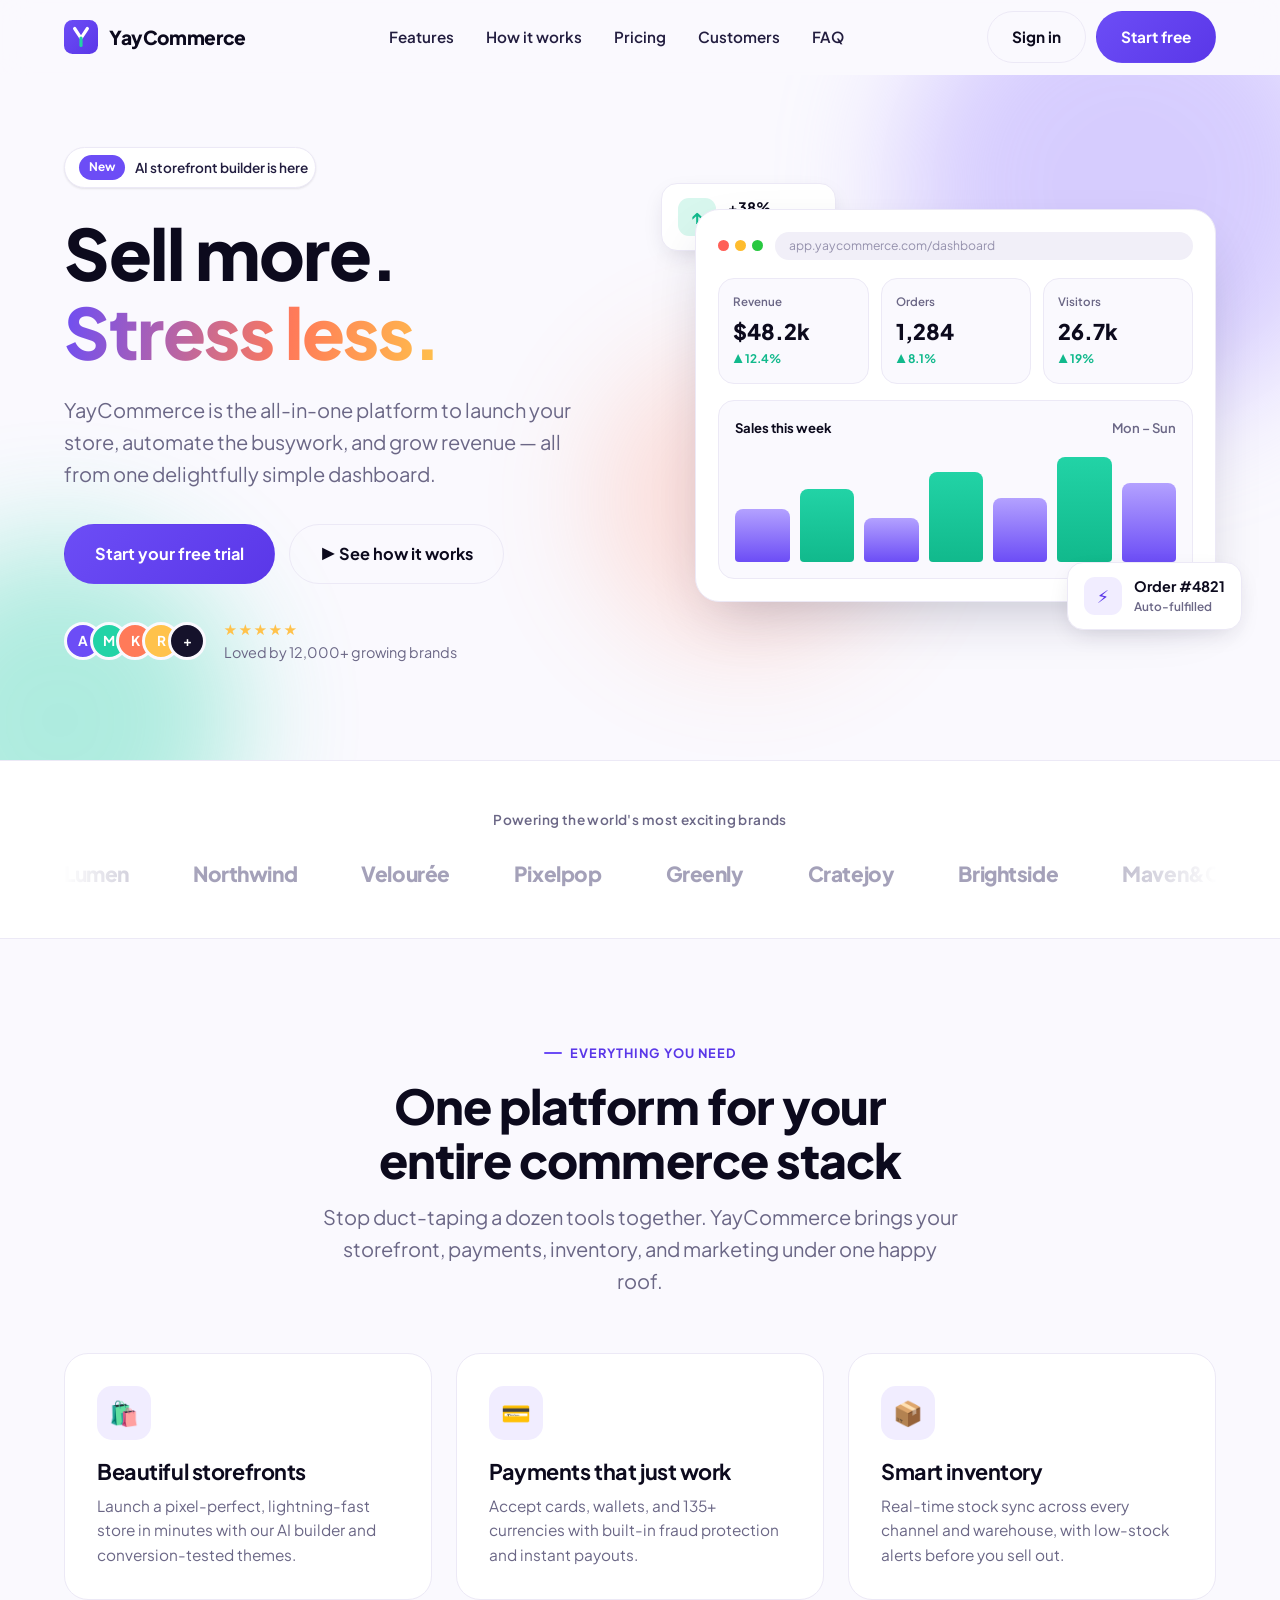
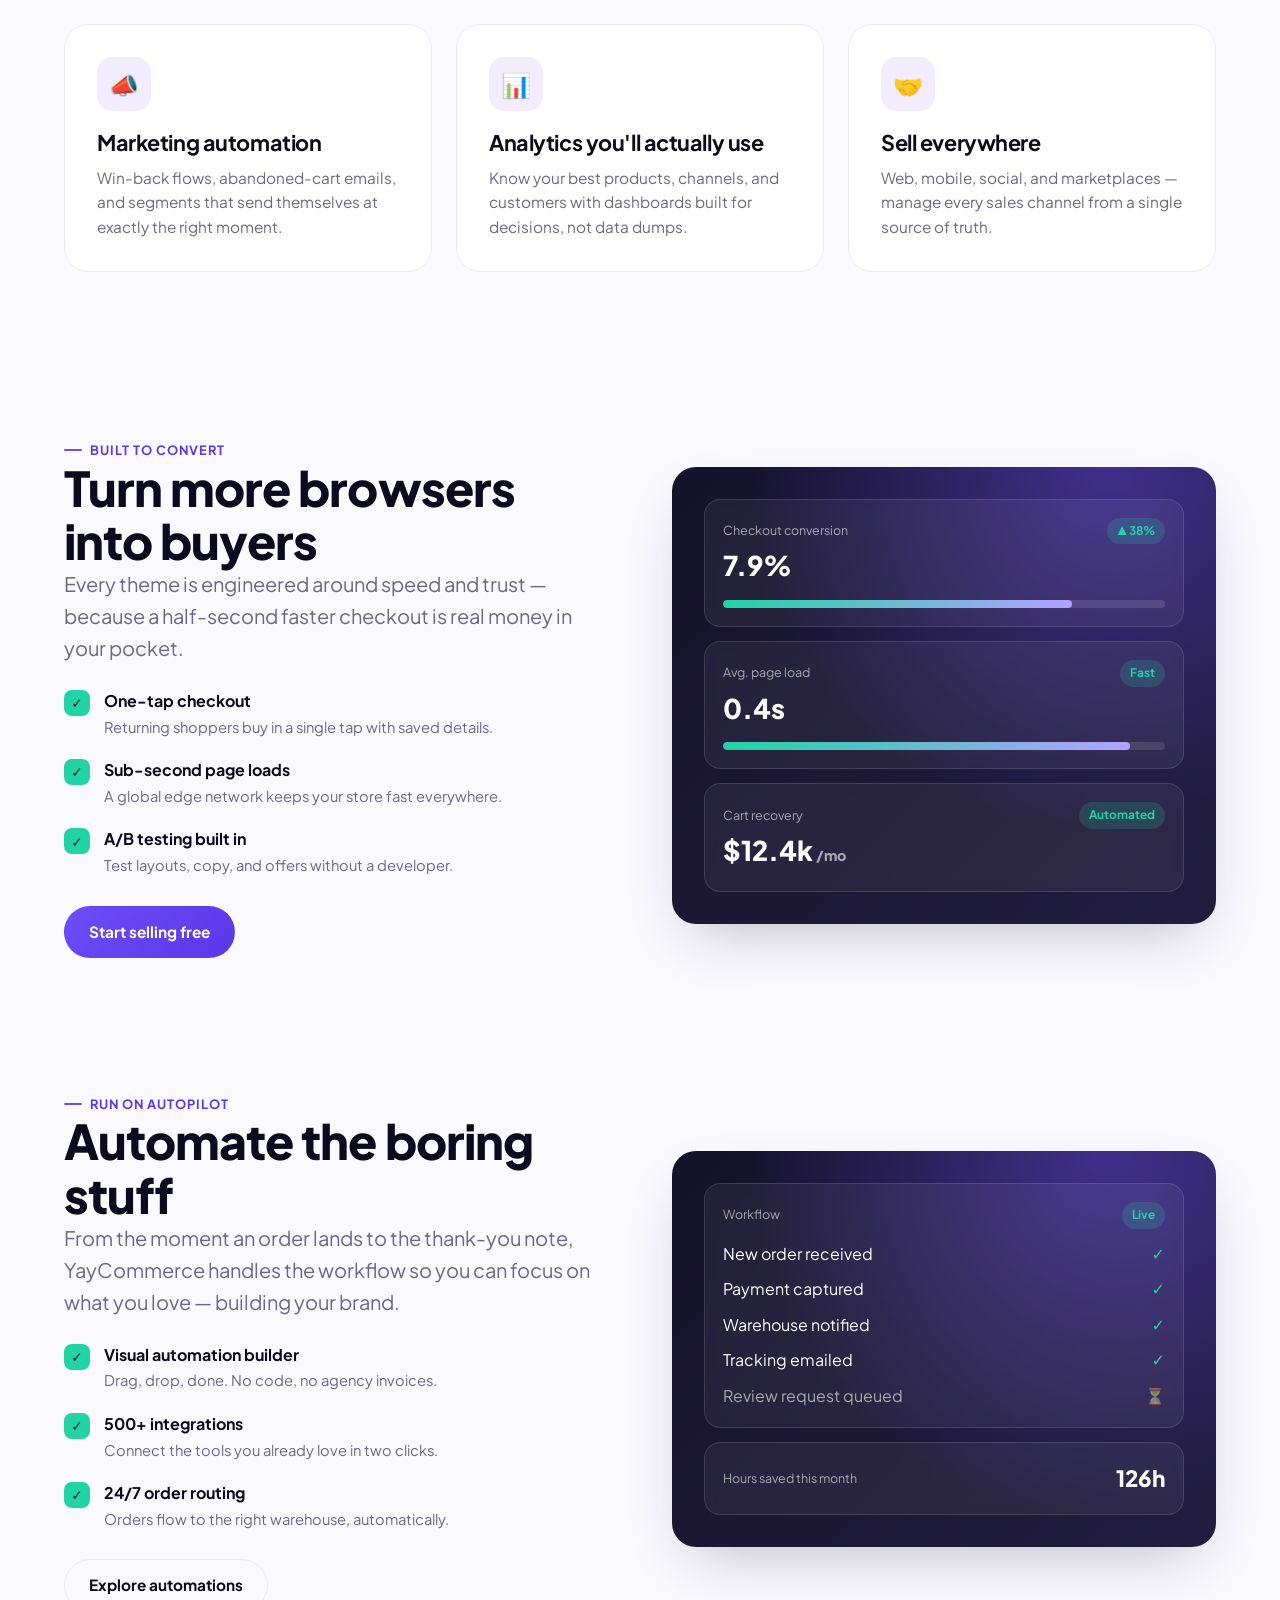
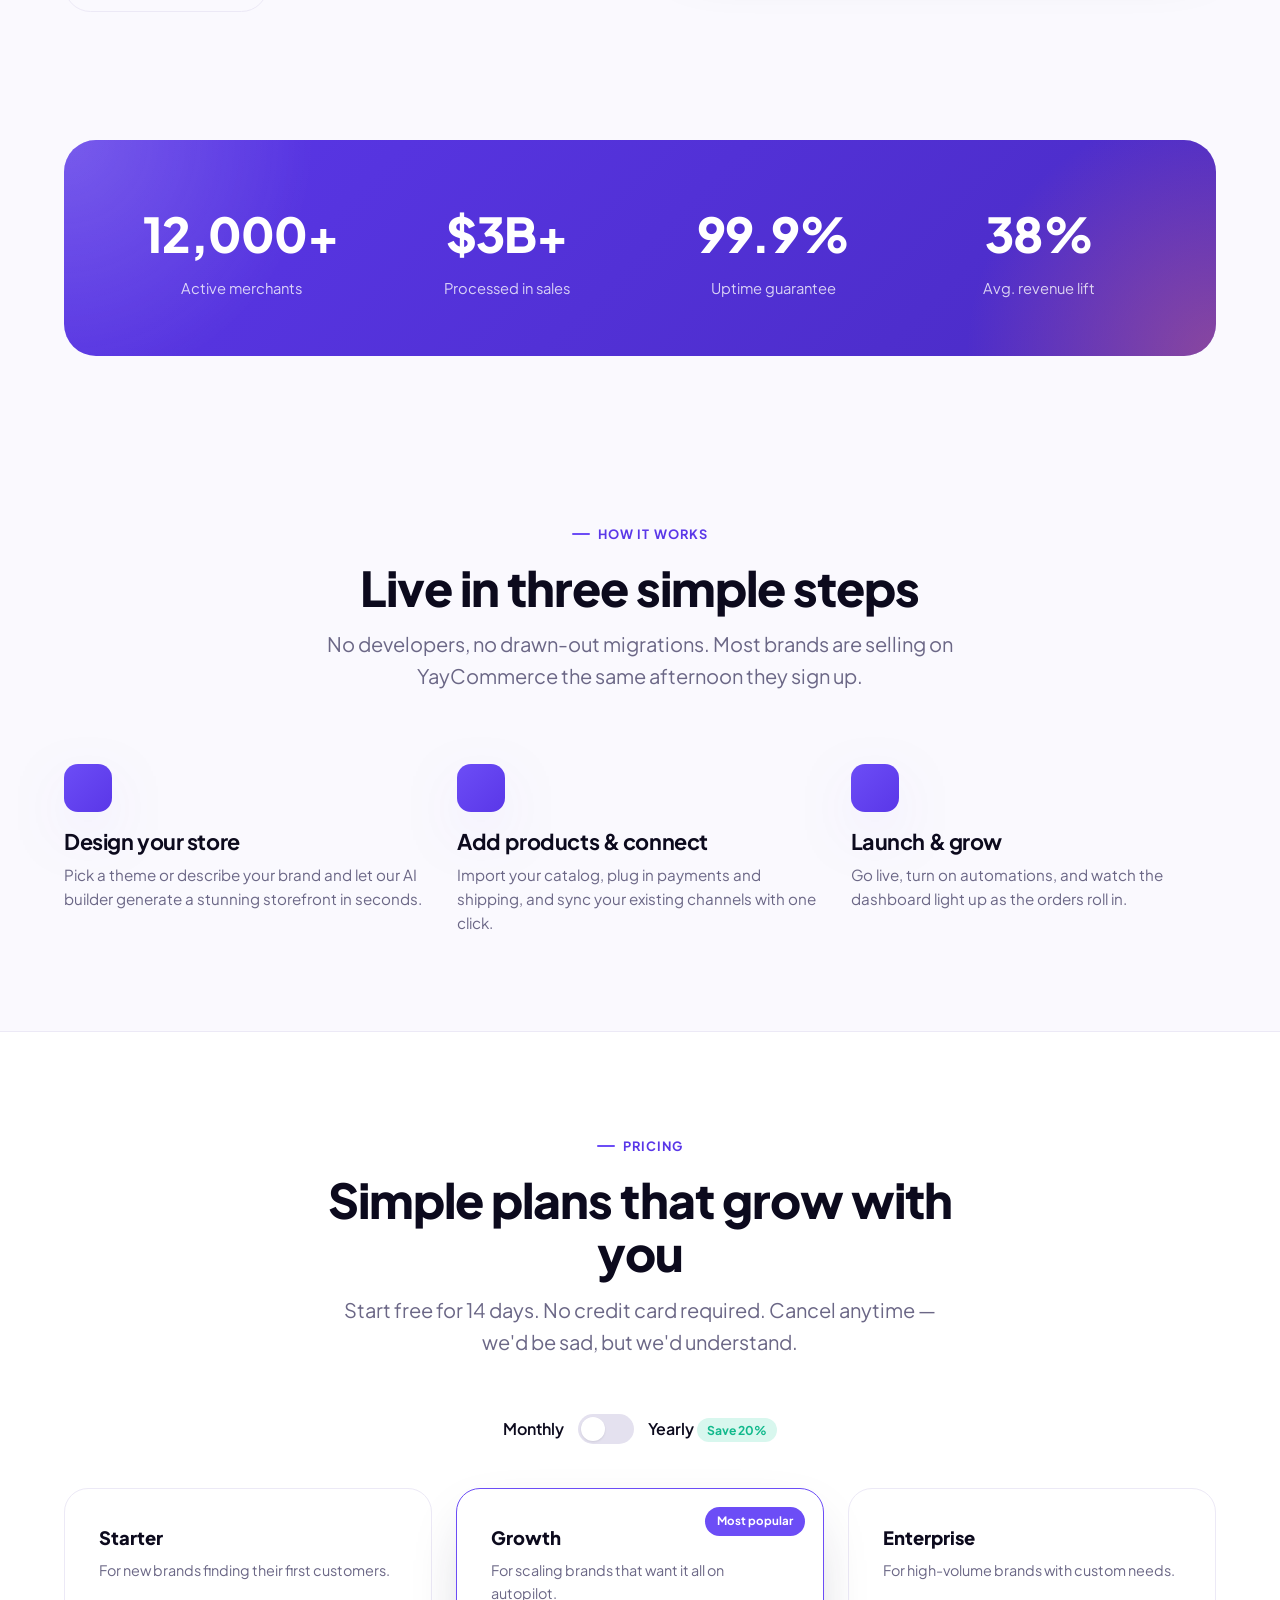
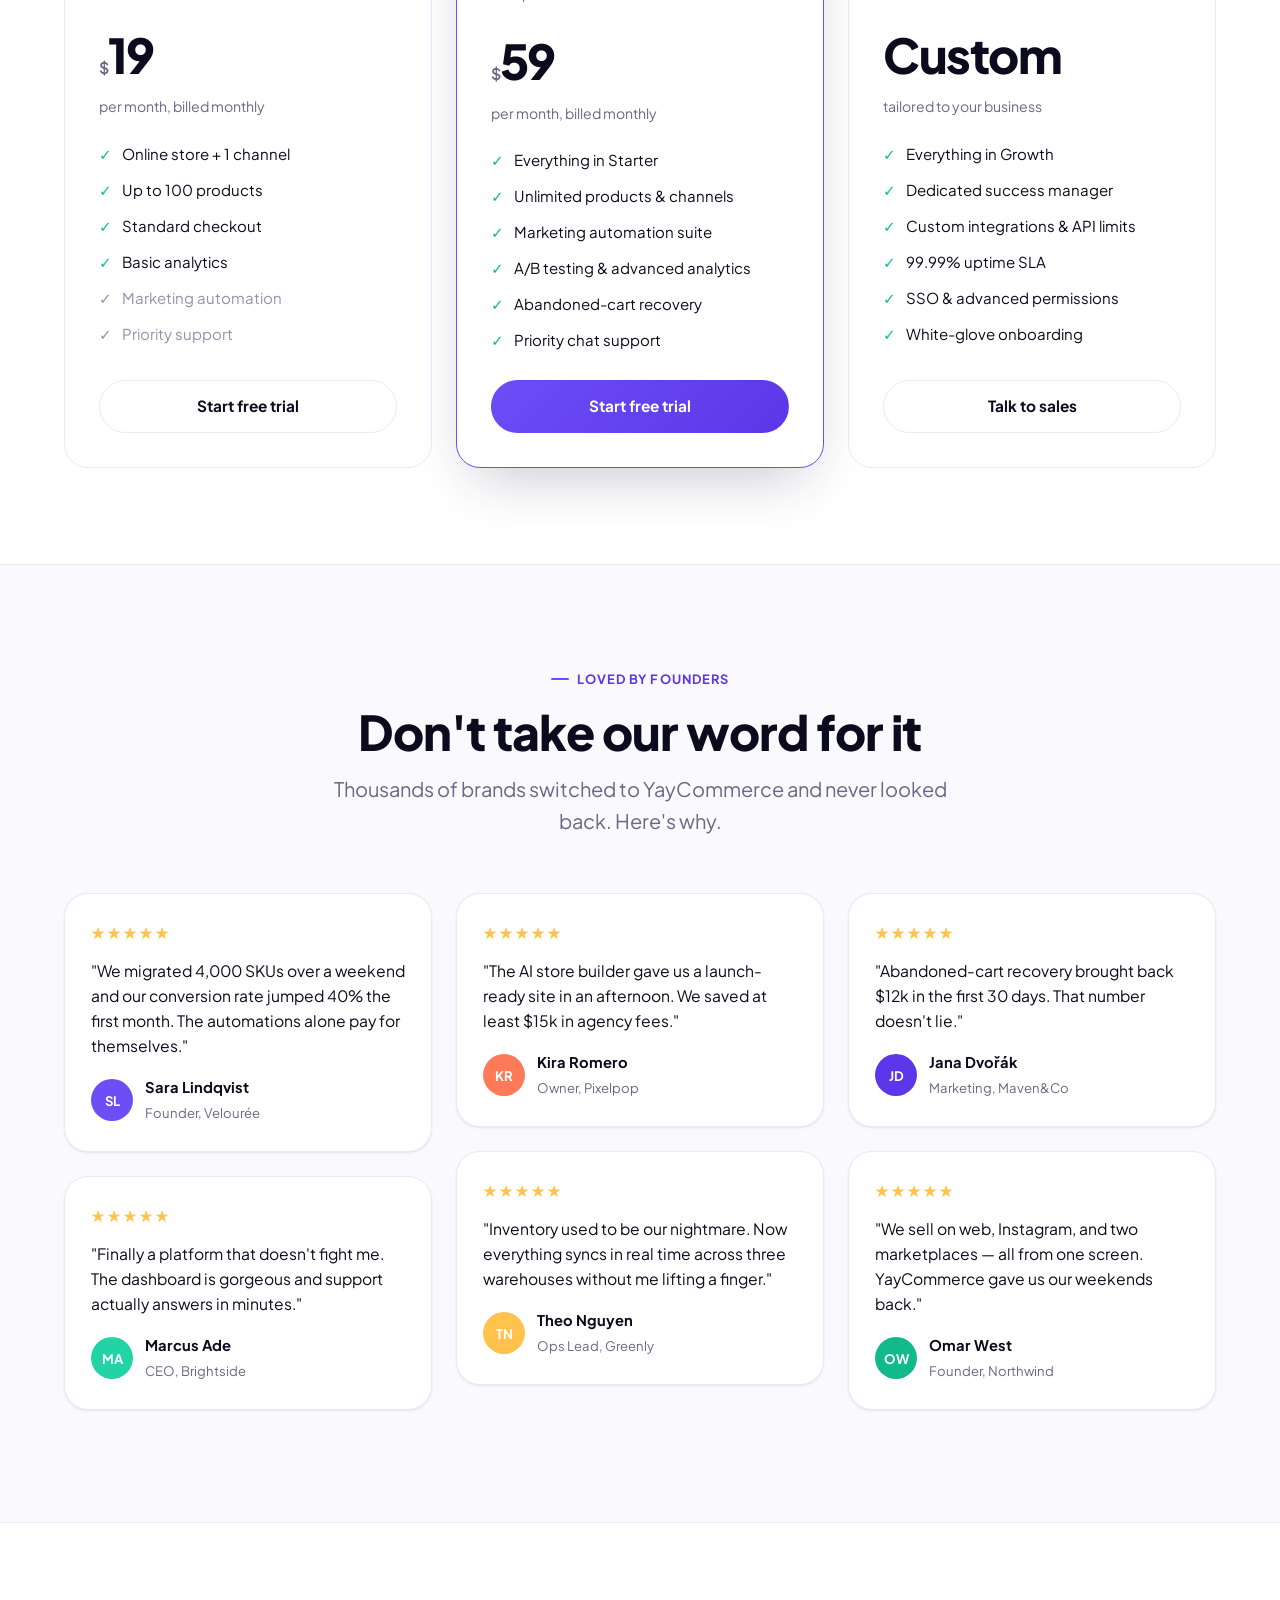
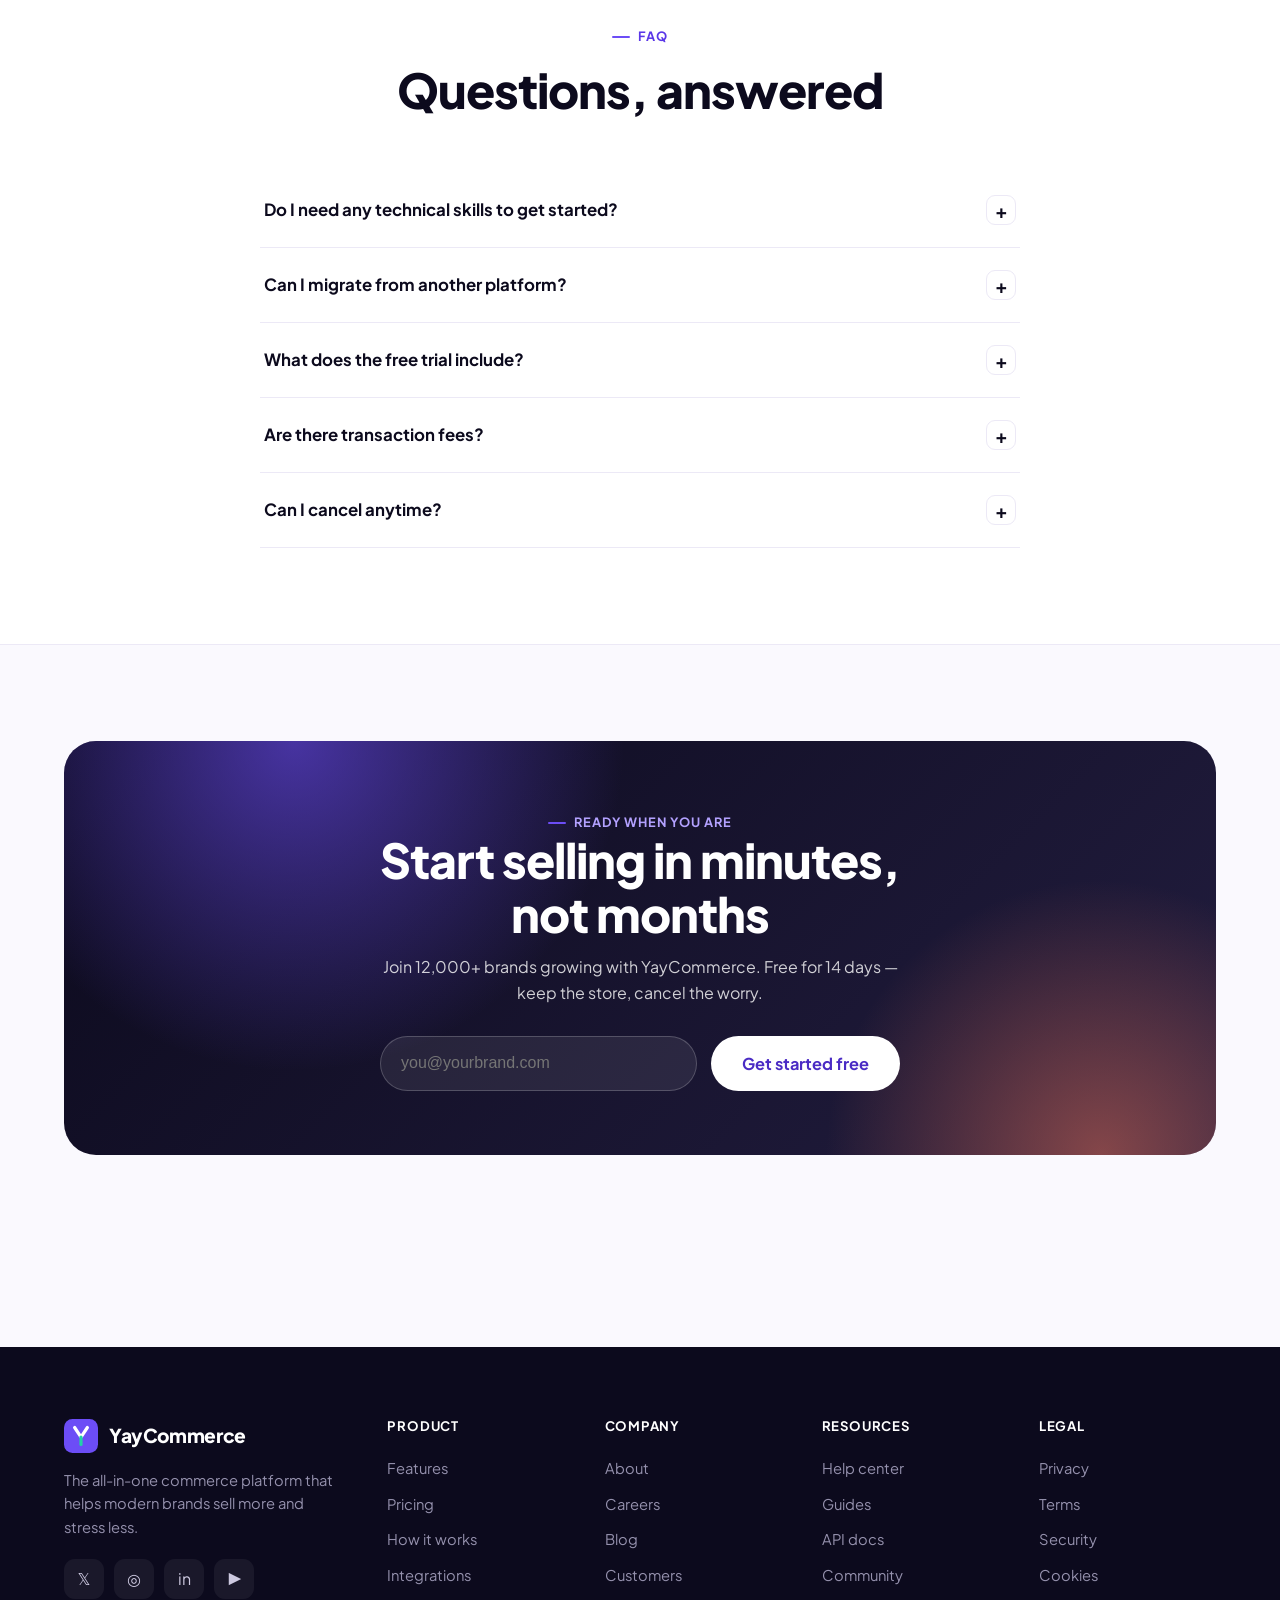
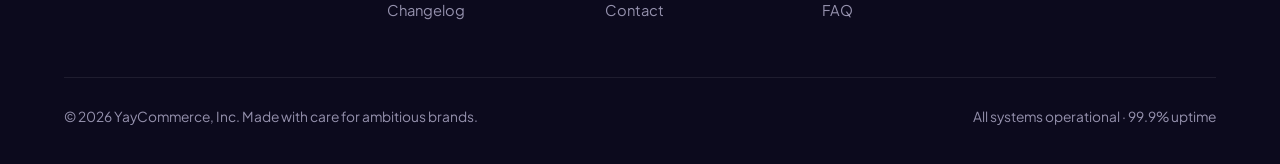
==== index.html @ fc326805 "Design YayCommerce marketing website Build a complete, modern marketing site for YayCommerce from sc" ====
<!DOCTYPE html>
<html lang="en">
<head>
  <meta charset="UTF-8" />
  <meta name="viewport" content="width=device-width, initial-scale=1.0" />
  <title>YayCommerce — Sell more. Stress less.</title>
  <meta name="description" content="YayCommerce is the all-in-one commerce platform that helps modern brands launch storefronts, automate operations, and grow revenue — without the headaches." />
  <meta name="theme-color" content="#6c4df6" />
  <link rel="icon" href="assets/img/favicon.svg" type="image/svg+xml" />
  <meta property="og:title" content="YayCommerce — Sell more. Stress less." />
  <meta property="og:description" content="The all-in-one commerce platform for modern brands." />
  <meta property="og:type" content="website" />
  <link rel="preconnect" href="https://fonts.googleapis.com" />
  <link rel="preconnect" href="https://fonts.gstatic.com" crossorigin />
  <link href="https://fonts.googleapis.com/css2?family=Plus+Jakarta+Sans:wght@400;500;600;700;800&display=swap" rel="stylesheet" />
  <link rel="stylesheet" href="assets/css/styles.css" />
</head>
<body>
  <!-- Header -->
  <header class="site-header">
    <div class="container nav">
      <a href="index.html" class="brand" aria-label="YayCommerce home">
        <svg class="logo-mark" viewBox="0 0 64 64" aria-hidden="true">
          <defs><linearGradient id="lg" x1="0" y1="0" x2="1" y2="1"><stop offset="0" stop-color="#6c4df6"/><stop offset="1" stop-color="#5a37e8"/></linearGradient></defs>
          <rect width="64" height="64" rx="16" fill="url(#lg)"/>
          <path d="M20 16 L32 34 L44 16" fill="none" stroke="#fff" stroke-width="6" stroke-linecap="round" stroke-linejoin="round"/>
          <path d="M32 34 L32 48" fill="none" stroke="#22d3a6" stroke-width="6" stroke-linecap="round"/>
        </svg>
        YayCommerce
      </a>
      <nav class="nav-links" aria-label="Primary">
        <a href="#features">Features</a>
        <a href="#how">How it works</a>
        <a href="#pricing">Pricing</a>
        <a href="#testimonials">Customers</a>
        <a href="#faq">FAQ</a>
      </nav>
      <div class="nav-cta">
        <a href="#" class="btn btn--ghost">Sign in</a>
        <a href="#pricing" class="btn btn--primary">Start free</a>
        <button class="nav-toggle" aria-label="Toggle menu" aria-expanded="false"><span></span></button>
      </div>
    </div>
  </header>

  <main>
    <!-- Hero -->
    <section class="hero">
      <span class="hero-blob b1"></span>
      <span class="hero-blob b2"></span>
      <span class="hero-blob b3"></span>
      <div class="container hero-grid">
        <div class="hero-copy" data-reveal>
          <span class="hero-badge"><span class="tag">New</span> AI storefront builder is here</span>
          <h1 class="display">Sell more.<br /><span class="gradient-text">Stress less.</span></h1>
          <p class="lead">YayCommerce is the all-in-one platform to launch your store, automate the busywork, and grow revenue — all from one delightfully simple dashboard.</p>
          <div class="hero-actions">
            <a href="#pricing" class="btn btn--primary btn--lg">Start your free trial</a>
            <a href="#how" class="btn btn--ghost btn--lg">▶ See how it works</a>
          </div>
          <div class="hero-proof">
            <div class="avatars" aria-hidden="true">
              <span style="background:#6c4df6">A</span>
              <span style="background:#22d3a6">M</span>
              <span style="background:#ff7a59">K</span>
              <span style="background:#ffc24b">R</span>
              <span style="background:#15122b">+</span>
            </div>
            <div>
              <div class="stars">★★★★★</div>
              <span>Loved by 12,000+ growing brands</span>
            </div>
          </div>
        </div>

        <div class="hero-visual" data-reveal data-delay="120">
          <div class="float-card f1">
            <span class="ico" style="background:#d8f7ee;color:#11b98c">↑</span>
            <div>+38%<small>Conversion rate</small></div>
          </div>
          <div class="mock" aria-hidden="true">
            <div class="mock-head">
              <div class="mock-dots"><i></i><i></i><i></i></div>
              <div class="mock-url">app.yaycommerce.com/dashboard</div>
            </div>
            <div class="kpi-row">
              <div class="kpi"><div class="label">Revenue</div><div class="value">$48.2k</div><div class="delta">▲ 12.4%</div></div>
              <div class="kpi"><div class="label">Orders</div><div class="value">1,284</div><div class="delta">▲ 8.1%</div></div>
              <div class="kpi"><div class="label">Visitors</div><div class="value">26.7k</div><div class="delta">▲ 19%</div></div>
            </div>
            <div class="chart">
              <div class="chart-head"><span>Sales this week</span><em>Mon – Sun</em></div>
              <div class="bars">
                <span style="height:48%"></span><span style="height:66%"></span><span style="height:40%"></span>
                <span style="height:82%"></span><span style="height:58%"></span><span style="height:95%"></span><span style="height:72%"></span>
              </div>
            </div>
          </div>
          <div class="float-card f2">
            <span class="ico" style="background:var(--violet-50);color:#5a37e8">⚡</span>
            <div>Order #4821<small>Auto-fulfilled</small></div>
          </div>
        </div>
      </div>
    </section>

    <!-- Logo strip -->
    <section class="logos">
      <div class="container">
        <p>Powering the world's most exciting brands</p>
        <div class="marquee">
          <div class="marquee-track">
            <span class="logo-word">Lumen</span><span class="logo-word">Northwind</span><span class="logo-word">Velourée</span>
            <span class="logo-word">Pixelpop</span><span class="logo-word">Greenly</span><span class="logo-word">Cratejoy</span>
            <span class="logo-word">Brightside</span><span class="logo-word">Maven&Co</span>
            <span class="logo-word">Lumen</span><span class="logo-word">Northwind</span><span class="logo-word">Velourée</span>
            <span class="logo-word">Pixelpop</span><span class="logo-word">Greenly</span><span class="logo-word">Cratejoy</span>
            <span class="logo-word">Brightside</span><span class="logo-word">Maven&Co</span>
          </div>
        </div>
      </div>
    </section>

    <!-- Features -->
    <section class="section" id="features">
      <div class="container">
        <div class="section-head center" data-reveal>
          <span class="eyebrow">Everything you need</span>
          <h2>One platform for your<br />entire commerce stack</h2>
          <p class="lead">Stop duct-taping a dozen tools together. YayCommerce brings your storefront, payments, inventory, and marketing under one happy roof.</p>
        </div>
        <div class="grid grid-3">
          <article class="card" data-reveal>
            <div class="ico ico--violet">🛍️</div>
            <h3>Beautiful storefronts</h3>
            <p>Launch a pixel-perfect, lightning-fast store in minutes with our AI builder and conversion-tested themes.</p>
          </article>
          <article class="card" data-reveal data-delay="80">
            <div class="ico ico--mint">💳</div>
            <h3>Payments that just work</h3>
            <p>Accept cards, wallets, and 135+ currencies with built-in fraud protection and instant payouts.</p>
          </article>
          <article class="card" data-reveal data-delay="160">
            <div class="ico ico--coral">📦</div>
            <h3>Smart inventory</h3>
            <p>Real-time stock sync across every channel and warehouse, with low-stock alerts before you sell out.</p>
          </article>
          <article class="card" data-reveal>
            <div class="ico ico--amber">📣</div>
            <h3>Marketing automation</h3>
            <p>Win-back flows, abandoned-cart emails, and segments that send themselves at exactly the right moment.</p>
          </article>
          <article class="card" data-reveal data-delay="80">
            <div class="ico ico--violet">📊</div>
            <h3>Analytics you'll actually use</h3>
            <p>Know your best products, channels, and customers with dashboards built for decisions, not data dumps.</p>
          </article>
          <article class="card" data-reveal data-delay="160">
            <div class="ico ico--mint">🤝</div>
            <h3>Sell everywhere</h3>
            <p>Web, mobile, social, and marketplaces — manage every sales channel from a single source of truth.</p>
          </article>
        </div>
      </div>
    </section>

    <!-- Feature split 1 -->
    <section class="section section--tight">
      <div class="container split">
        <div class="split-copy" data-reveal>
          <span class="eyebrow">Built to convert</span>
          <h2>Turn more browsers into buyers</h2>
          <p class="lead">Every theme is engineered around speed and trust — because a half-second faster checkout is real money in your pocket.</p>
          <ul class="feature-list">
            <li><span class="check">✓</span><div><strong>One-tap checkout</strong><span>Returning shoppers buy in a single tap with saved details.</span></div></li>
            <li><span class="check">✓</span><div><strong>Sub-second page loads</strong><span>A global edge network keeps your store fast everywhere.</span></div></li>
            <li><span class="check">✓</span><div><strong>A/B testing built in</strong><span>Test layouts, copy, and offers without a developer.</span></div></li>
          </ul>
          <a href="#pricing" class="btn btn--primary" style="margin-top:28px">Start selling free</a>
        </div>
        <div class="split-media" data-reveal data-delay="120">
          <div class="glass-tile">
            <div class="row"><small>Checkout conversion</small><span class="pill">▲ 38%</span></div>
            <div class="big">7.9%</div>
            <div class="bar-track"><div class="bar-fill" style="width:79%"></div></div>
          </div>
          <div class="glass-tile">
            <div class="row"><small>Avg. page load</small><span class="pill">Fast</span></div>
            <div class="big">0.4s</div>
            <div class="bar-track"><div class="bar-fill" style="width:92%"></div></div>
          </div>
          <div class="glass-tile">
            <div class="row"><small>Cart recovery</small><span class="pill">Automated</span></div>
            <div class="big">$12.4k<span style="font-size:0.9rem;color:rgba(255,255,255,0.6)"> /mo</span></div>
          </div>
        </div>
      </div>
    </section>

    <!-- Feature split 2 -->
    <section class="section section--tight">
      <div class="container split split--reverse">
        <div class="split-media" data-reveal>
          <div class="glass-tile">
            <div class="row"><small>Workflow</small><span class="pill">Live</span></div>
            <div style="margin-top:12px;display:flex;flex-direction:column;gap:10px">
              <div class="row"><span>New order received</span><span style="color:#22d3a6">✓</span></div>
              <div class="row"><span>Payment captured</span><span style="color:#22d3a6">✓</span></div>
              <div class="row"><span>Warehouse notified</span><span style="color:#22d3a6">✓</span></div>
              <div class="row"><span>Tracking emailed</span><span style="color:#22d3a6">✓</span></div>
              <div class="row" style="opacity:0.6"><span>Review request queued</span><span>⏳</span></div>
            </div>
          </div>
          <div class="glass-tile"><div class="row"><small>Hours saved this month</small><span class="big" style="font-size:1.4rem">126h</span></div></div>
        </div>
        <div class="split-copy" data-reveal data-delay="120">
          <span class="eyebrow">Run on autopilot</span>
          <h2>Automate the boring stuff</h2>
          <p class="lead">From the moment an order lands to the thank-you note, YayCommerce handles the workflow so you can focus on what you love — building your brand.</p>
          <ul class="feature-list">
            <li><span class="check">✓</span><div><strong>Visual automation builder</strong><span>Drag, drop, done. No code, no agency invoices.</span></div></li>
            <li><span class="check">✓</span><div><strong>500+ integrations</strong><span>Connect the tools you already love in two clicks.</span></div></li>
            <li><span class="check">✓</span><div><strong>24/7 order routing</strong><span>Orders flow to the right warehouse, automatically.</span></div></li>
          </ul>
          <a href="#features" class="btn btn--ghost" style="margin-top:28px">Explore automations</a>
        </div>
      </div>
    </section>

    <!-- Stats -->
    <section class="section section--tight">
      <div class="container">
        <div class="stats" data-reveal>
          <div class="stats-grid">
            <div class="stat"><div class="num"><span data-count="12000" data-suffix="+">0</span></div><div class="cap">Active merchants</div></div>
            <div class="stat"><div class="num"><span data-count="3" data-prefix="$" data-suffix="B+">0</span></div><div class="cap">Processed in sales</div></div>
            <div class="stat"><div class="num"><span data-count="99" data-suffix=".9%">0</span></div><div class="cap">Uptime guarantee</div></div>
            <div class="stat"><div class="num"><span data-count="38" data-suffix="%">0</span></div><div class="cap">Avg. revenue lift</div></div>
          </div>
        </div>
      </div>
    </section>

    <!-- How it works -->
    <section class="section" id="how">
      <div class="container">
        <div class="section-head center" data-reveal>
          <span class="eyebrow">How it works</span>
          <h2>Live in three simple steps</h2>
          <p class="lead">No developers, no drawn-out migrations. Most brands are selling on YayCommerce the same afternoon they sign up.</p>
        </div>
        <div class="steps">
          <div class="step" data-reveal><div class="n"></div><h3>Design your store</h3><p>Pick a theme or describe your brand and let our AI builder generate a stunning storefront in seconds.</p></div>
          <div class="step" data-reveal data-delay="100"><div class="n"></div><h3>Add products & connect</h3><p>Import your catalog, plug in payments and shipping, and sync your existing channels with one click.</p></div>
          <div class="step" data-reveal data-delay="200"><div class="n"></div><h3>Launch & grow</h3><p>Go live, turn on automations, and watch the dashboard light up as the orders roll in.</p></div>
        </div>
      </div>
    </section>

    <!-- Pricing -->
    <section class="section" id="pricing" style="background:var(--surface);border-block:1px solid var(--border)">
      <div class="container">
        <div class="section-head center" data-reveal>
          <span class="eyebrow">Pricing</span>
          <h2>Simple plans that grow with you</h2>
          <p class="lead">Start free for 14 days. No credit card required. Cancel anytime — we'd be sad, but we'd understand.</p>
        </div>
        <div class="toggle-wrap" data-reveal>
          <span>Monthly</span>
          <button class="switch" data-switch role="switch" aria-checked="false" aria-label="Toggle yearly pricing"></button>
          <span>Yearly <span class="save-tag">Save 20%</span></span>
        </div>
        <div class="price-grid">
          <div class="price-card" data-reveal>
            <div class="plan">Starter</div>
            <p class="desc">For new brands finding their first customers.</p>
            <div class="amt"><small>$</small><span data-monthly>19</span><span data-yearly hidden>15</span></div>
            <div class="per">per month, billed <span data-monthly>monthly</span><span data-yearly hidden>yearly</span></div>
            <ul>
              <li><span class="check">✓</span> Online store + 1 channel</li>
              <li><span class="check">✓</span> Up to 100 products</li>
              <li><span class="check">✓</span> Standard checkout</li>
              <li><span class="check">✓</span> Basic analytics</li>
              <li class="muted"><span class="check">✓</span> Marketing automation</li>
              <li class="muted"><span class="check">✓</span> Priority support</li>
            </ul>
            <a href="#" class="btn btn--ghost btn--block">Start free trial</a>
          </div>
          <div class="price-card featured" data-reveal data-delay="100">
            <div class="plan">Growth</div>
            <p class="desc">For scaling brands that want it all on autopilot.</p>
            <div class="amt"><small>$</small><span data-monthly>59</span><span data-yearly hidden>47</span></div>
            <div class="per">per month, billed <span data-monthly>monthly</span><span data-yearly hidden>yearly</span></div>
            <ul>
              <li><span class="check">✓</span> Everything in Starter</li>
              <li><span class="check">✓</span> Unlimited products & channels</li>
              <li><span class="check">✓</span> Marketing automation suite</li>
              <li><span class="check">✓</span> A/B testing & advanced analytics</li>
              <li><span class="check">✓</span> Abandoned-cart recovery</li>
              <li><span class="check">✓</span> Priority chat support</li>
            </ul>
            <a href="#" class="btn btn--primary btn--block">Start free trial</a>
          </div>
          <div class="price-card" data-reveal data-delay="200">
            <div class="plan">Enterprise</div>
            <p class="desc">For high-volume brands with custom needs.</p>
            <div class="amt">Custom</div>
            <div class="per">tailored to your business</div>
            <ul>
              <li><span class="check">✓</span> Everything in Growth</li>
              <li><span class="check">✓</span> Dedicated success manager</li>
              <li><span class="check">✓</span> Custom integrations & API limits</li>
              <li><span class="check">✓</span> 99.99% uptime SLA</li>
              <li><span class="check">✓</span> SSO & advanced permissions</li>
              <li><span class="check">✓</span> White-glove onboarding</li>
            </ul>
            <a href="#contact" class="btn btn--ghost btn--block">Talk to sales</a>
          </div>
        </div>
      </div>
    </section>

    <!-- Testimonials -->
    <section class="section" id="testimonials">
      <div class="container">
        <div class="section-head center" data-reveal>
          <span class="eyebrow">Loved by founders</span>
          <h2>Don't take our word for it</h2>
          <p class="lead">Thousands of brands switched to YayCommerce and never looked back. Here's why.</p>
        </div>
        <div class="quote-grid">
          <figure class="quote" data-reveal>
            <div class="stars">★★★★★</div>
            <p>"We migrated 4,000 SKUs over a weekend and our conversion rate jumped 40% the first month. The automations alone pay for themselves."</p>
            <div class="who"><span class="av" style="background:#6c4df6">SL</span><div><strong>Sara Lindqvist</strong><span>Founder, Velourée</span></div></div>
          </figure>
          <figure class="quote" data-reveal data-delay="60">
            <div class="stars">★★★★★</div>
            <p>"Finally a platform that doesn't fight me. The dashboard is gorgeous and support actually answers in minutes."</p>
            <div class="who"><span class="av" style="background:#22d3a6">MA</span><div><strong>Marcus Ade</strong><span>CEO, Brightside</span></div></div>
          </figure>
          <figure class="quote" data-reveal data-delay="120">
            <div class="stars">★★★★★</div>
            <p>"The AI store builder gave us a launch-ready site in an afternoon. We saved at least $15k in agency fees."</p>
            <div class="who"><span class="av" style="background:#ff7a59">KR</span><div><strong>Kira Romero</strong><span>Owner, Pixelpop</span></div></div>
          </figure>
          <figure class="quote" data-reveal>
            <div class="stars">★★★★★</div>
            <p>"Inventory used to be our nightmare. Now everything syncs in real time across three warehouses without me lifting a finger."</p>
            <div class="who"><span class="av" style="background:#ffc24b">TN</span><div><strong>Theo Nguyen</strong><span>Ops Lead, Greenly</span></div></div>
          </figure>
          <figure class="quote" data-reveal data-delay="60">
            <div class="stars">★★★★★</div>
            <p>"Abandoned-cart recovery brought back $12k in the first 30 days. That number doesn't lie."</p>
            <div class="who"><span class="av" style="background:#5a37e8">JD</span><div><strong>Jana Dvořák</strong><span>Marketing, Maven&Co</span></div></div>
          </figure>
          <figure class="quote" data-reveal data-delay="120">
            <div class="stars">★★★★★</div>
            <p>"We sell on web, Instagram, and two marketplaces — all from one screen. YayCommerce gave us our weekends back."</p>
            <div class="who"><span class="av" style="background:#11b98c">OW</span><div><strong>Omar West</strong><span>Founder, Northwind</span></div></div>
          </figure>
        </div>
      </div>
    </section>

    <!-- FAQ -->
    <section class="section" id="faq" style="background:var(--surface);border-block:1px solid var(--border)">
      <div class="container">
        <div class="section-head center" data-reveal>
          <span class="eyebrow">FAQ</span>
          <h2>Questions, answered</h2>
        </div>
        <div class="faq" data-reveal>
          <div class="faq-item">
            <button class="faq-q" aria-expanded="false">Do I need any technical skills to get started?<span class="pm">+</span></button>
            <div class="faq-a"><p>Not at all. If you can use a phone, you can build a store on YayCommerce. Our AI builder and drag-and-drop editor handle the heavy lifting, and our support team is one click away if you get stuck.</p></div>
          </div>
          <div class="faq-item">
            <button class="faq-q" aria-expanded="false">Can I migrate from another platform?<span class="pm">+</span></button>
            <div class="faq-a"><p>Yes. We offer free guided migration from Shopify, WooCommerce, Magento, and more. Most catalogs import in minutes, and our team can help with anything custom on Growth and Enterprise plans.</p></div>
          </div>
          <div class="faq-item">
            <button class="faq-q" aria-expanded="false">What does the free trial include?<span class="pm">+</span></button>
            <div class="faq-a"><p>Your 14-day trial unlocks every feature in the Growth plan — no credit card required. Build, test, and even start selling. You only pay when you're ready to keep going.</p></div>
          </div>
          <div class="faq-item">
            <button class="faq-q" aria-expanded="false">Are there transaction fees?<span class="pm">+</span></button>
            <div class="faq-a"><p>We never charge extra transaction fees on top of standard payment processing. You keep more of every sale, and payouts hit your account in as little as one business day.</p></div>
          </div>
          <div class="faq-item">
            <button class="faq-q" aria-expanded="false">Can I cancel anytime?<span class="pm">+</span></button>
            <div class="faq-a"><p>Absolutely. There are no long-term contracts on Starter or Growth — upgrade, downgrade, or cancel whenever you like, right from your dashboard.</p></div>
          </div>
        </div>
      </div>
    </section>

    <!-- CTA -->
    <section class="section" id="contact">
      <div class="container">
        <div class="cta-band" data-reveal>
          <span class="eyebrow" style="color:#b3a1ff">Ready when you are</span>
          <h2>Start selling in minutes,<br />not months</h2>
          <p>Join 12,000+ brands growing with YayCommerce. Free for 14 days — keep the store, cancel the worry.</p>
          <form class="cta-actions" data-demo-form style="max-width:520px;margin-inline:auto">
            <input type="email" required placeholder="you@yourbrand.com" aria-label="Email address"
              style="flex:1;min-width:200px;padding:16px 20px;border-radius:999px;border:1px solid rgba(255,255,255,0.2);background:rgba(255,255,255,0.08);color:#fff;font-size:1rem" />
            <button type="submit" class="btn btn--light btn--lg" data-label="Get started free">Get started free</button>
          </form>
          <p data-form-note hidden style="margin-top:18px;color:#22d3a6;font-weight:600">🎉 You're in! Check your inbox to set up your store.</p>
        </div>
      </div>
    </section>
  </main>

  <!-- Footer -->
  <footer class="site-footer">
    <div class="container">
      <div class="footer-grid">
        <div class="footer-brand">
          <a href="index.html" class="brand">
            <svg class="logo-mark" viewBox="0 0 64 64" aria-hidden="true">
              <rect width="64" height="64" rx="16" fill="#6c4df6"/>
              <path d="M20 16 L32 34 L44 16" fill="none" stroke="#fff" stroke-width="6" stroke-linecap="round" stroke-linejoin="round"/>
              <path d="M32 34 L32 48" fill="none" stroke="#22d3a6" stroke-width="6" stroke-linecap="round"/>
            </svg>
            YayCommerce
          </a>
          <p>The all-in-one commerce platform that helps modern brands sell more and stress less.</p>
          <div class="socials">
            <a href="#" aria-label="Twitter">𝕏</a>
            <a href="#" aria-label="Instagram">◎</a>
            <a href="#" aria-label="LinkedIn">in</a>
            <a href="#" aria-label="YouTube">▶</a>
          </div>
        </div>
        <div class="footer-col">
          <h4>Product</h4>
          <a href="#features">Features</a>
          <a href="#pricing">Pricing</a>
          <a href="#how">How it works</a>
          <a href="#">Integrations</a>
          <a href="#">Changelog</a>
        </div>
        <div class="footer-col">
          <h4>Company</h4>
          <a href="#">About</a>
          <a href="#">Careers</a>
          <a href="#">Blog</a>
          <a href="#testimonials">Customers</a>
          <a href="#contact">Contact</a>
        </div>
        <div class="footer-col">
          <h4>Resources</h4>
          <a href="#">Help center</a>
          <a href="#">Guides</a>
          <a href="#">API docs</a>
          <a href="#">Community</a>
          <a href="#faq">FAQ</a>
        </div>
        <div class="footer-col">
          <h4>Legal</h4>
          <a href="#">Privacy</a>
          <a href="#">Terms</a>
          <a href="#">Security</a>
          <a href="#">Cookies</a>
        </div>
      </div>
      <div class="footer-bottom">
        <span>© <span data-year>2026</span> YayCommerce, Inc. Made with care for ambitious brands.</span>
        <span>All systems operational · 99.9% uptime</span>
      </div>
    </div>
  </footer>

  <script src="assets/js/main.js" defer></script>
</body>
</html>
---- assets/css/styles.css ----
/* ==========================================================================
   YayCommerce — Design System
   A modern, joyful commerce platform.
   ========================================================================== */

/* ---- Design Tokens ---- */
:root {
  /* Brand */
  --violet-50:  #f1edff;
  --violet-100: #e3dbff;
  --violet-300: #b3a1ff;
  --violet-500: #6c4df6;
  --violet-600: #5a37e8;
  --violet-700: #4a2bc4;
  --mint-400:   #22d3a6;
  --mint-500:   #11b98c;
  --coral-400:  #ff7a59;
  --coral-500:  #ff5c38;
  --amber-400:  #ffc24b;

  /* Neutrals */
  --ink-900: #0c0a1d;
  --ink-800: #15122b;
  --ink-700: #221d3f;
  --ink-600: #4a4564;
  --slate-500: #6b6786;
  --slate-400: #9591ad;
  --slate-200: #e4e1ef;
  --slate-100: #f1eff8;
  --paper:    #ffffff;
  --canvas:   #faf9fe;

  /* Semantic */
  --bg: var(--canvas);
  --surface: var(--paper);
  --text: var(--ink-900);
  --text-soft: var(--slate-500);
  --border: #ece9f6;
  --ring: rgba(108, 77, 246, 0.35);

  /* Effects */
  --shadow-sm: 0 1px 2px rgba(12, 10, 29, 0.06), 0 1px 3px rgba(12, 10, 29, 0.04);
  --shadow-md: 0 8px 24px -8px rgba(34, 29, 63, 0.18);
  --shadow-lg: 0 24px 60px -20px rgba(34, 29, 63, 0.28);
  --shadow-glow: 0 20px 60px -16px rgba(108, 77, 246, 0.5);

  /* Geometry */
  --radius-sm: 10px;
  --radius:    16px;
  --radius-lg: 24px;
  --radius-xl: 32px;
  --container: 1200px;

  /* Type */
  --font-sans: "Plus Jakarta Sans", system-ui, -apple-system, "Segoe UI", Roboto, Helvetica, Arial, sans-serif;
  --ease: cubic-bezier(0.22, 1, 0.36, 1);
}

/* ---- Reset ---- */
*, *::before, *::after { box-sizing: border-box; }
* { margin: 0; }
html { scroll-behavior: smooth; -webkit-text-size-adjust: 100%; }
body {
  font-family: var(--font-sans);
  background: var(--bg);
  color: var(--text);
  line-height: 1.6;
  -webkit-font-smoothing: antialiased;
  text-rendering: optimizeLegibility;
  overflow-x: hidden;
}
img, svg { display: block; max-width: 100%; }
a { color: inherit; text-decoration: none; }
button { font-family: inherit; cursor: pointer; }
ul { list-style: none; padding: 0; }

/* ---- Layout helpers ---- */
.container { width: 100%; max-width: var(--container); margin-inline: auto; padding-inline: 24px; }
.section { padding-block: 96px; }
.section--tight { padding-block: 64px; }
.center { text-align: center; }
.stack { display: flex; flex-direction: column; }
.gap-2 { gap: 8px; } .gap-3 { gap: 12px; } .gap-4 { gap: 16px; } .gap-6 { gap: 24px; }

/* ---- Typography ---- */
h1, h2, h3, h4 { line-height: 1.12; font-weight: 800; letter-spacing: -0.02em; }
.display { font-size: clamp(2.6rem, 6vw, 4.4rem); }
h2 { font-size: clamp(2rem, 4vw, 3rem); }
h3 { font-size: 1.35rem; font-weight: 700; }
.eyebrow {
  display: inline-flex; align-items: center; gap: 8px;
  font-size: 0.8rem; font-weight: 700; letter-spacing: 0.08em; text-transform: uppercase;
  color: var(--violet-600);
}
.eyebrow::before { content: ""; width: 18px; height: 2px; border-radius: 2px; background: var(--violet-500); }
.lead { font-size: clamp(1.05rem, 1.6vw, 1.25rem); color: var(--text-soft); }
.gradient-text {
  background: linear-gradient(100deg, var(--violet-500), var(--coral-400) 60%, var(--amber-400));
  -webkit-background-clip: text; background-clip: text; color: transparent;
}
.section-head { max-width: 640px; margin-inline: auto; margin-bottom: 56px; }
.section-head .eyebrow { margin-bottom: 16px; }
.section-head p { margin-top: 14px; }

/* ---- Buttons ---- */
.btn {
  --btn-bg: var(--violet-500);
  display: inline-flex; align-items: center; justify-content: center; gap: 10px;
  padding: 13px 24px; border: 1px solid transparent; border-radius: 999px;
  font-weight: 700; font-size: 0.96rem; color: #fff; background: var(--btn-bg);
  transition: transform 0.25s var(--ease), box-shadow 0.25s var(--ease), background 0.2s;
  white-space: nowrap;
}
.btn:hover { transform: translateY(-2px); box-shadow: var(--shadow-glow); }
.btn:active { transform: translateY(0); }
.btn--primary { background: linear-gradient(135deg, var(--violet-500), var(--violet-600)); }
.btn--accent  { background: linear-gradient(135deg, var(--coral-400), var(--coral-500)); }
.btn--ghost   { background: transparent; color: var(--text); border-color: var(--border); }
.btn--ghost:hover { background: var(--surface); box-shadow: var(--shadow-md); }
.btn--light   { background: #fff; color: var(--violet-700); }
.btn--lg { padding: 16px 30px; font-size: 1.02rem; }
.btn--block { width: 100%; }

/* ---- Header ---- */
.site-header {
  position: sticky; top: 0; z-index: 100;
  backdrop-filter: saturate(180%) blur(14px);
  background: rgba(250, 249, 254, 0.72);
  border-bottom: 1px solid transparent;
  transition: border-color 0.3s, background 0.3s, box-shadow 0.3s;
}
.site-header.is-scrolled { border-color: var(--border); box-shadow: var(--shadow-sm); background: rgba(255,255,255,0.85); }
.nav { display: flex; align-items: center; justify-content: space-between; height: 74px; gap: 24px; }
.brand { display: inline-flex; align-items: center; gap: 11px; font-weight: 800; font-size: 1.2rem; letter-spacing: -0.02em; }
.brand .logo-mark { width: 34px; height: 34px; flex: none; }
.nav-links { display: flex; align-items: center; gap: 4px; }
.nav-links a {
  padding: 9px 14px; border-radius: 999px; font-weight: 600; font-size: 0.95rem; color: var(--ink-700);
  transition: background 0.2s, color 0.2s;
}
.nav-links a:hover { background: var(--violet-50); color: var(--violet-700); }
.nav-cta { display: flex; align-items: center; gap: 10px; }
.nav-toggle { display: none; width: 44px; height: 44px; border: 1px solid var(--border); border-radius: 12px; background: var(--surface); align-items: center; justify-content: center; }
.nav-toggle span, .nav-toggle span::before, .nav-toggle span::after {
  content: ""; display: block; width: 18px; height: 2px; background: var(--ink-800); border-radius: 2px; position: relative; transition: 0.3s var(--ease);
}
.nav-toggle span::before { position: absolute; top: -6px; } .nav-toggle span::after { position: absolute; top: 6px; }
body.nav-open .nav-toggle span { background: transparent; }
body.nav-open .nav-toggle span::before { top: 0; transform: rotate(45deg); }
body.nav-open .nav-toggle span::after { top: 0; transform: rotate(-45deg); }

/* ---- Hero ---- */
.hero { position: relative; padding-top: 72px; padding-bottom: 96px; overflow: clip; }
.hero-grid { display: grid; grid-template-columns: 1.05fr 0.95fr; gap: 56px; align-items: center; }
.hero-badge {
  display: inline-flex; align-items: center; gap: 10px; padding: 7px 7px 7px 14px;
  background: var(--surface); border: 1px solid var(--border); border-radius: 999px;
  font-size: 0.85rem; font-weight: 600; color: var(--ink-700); box-shadow: var(--shadow-sm); margin-bottom: 26px;
}
.hero-badge .tag { background: var(--violet-500); color: #fff; padding: 3px 10px; border-radius: 999px; font-size: 0.74rem; font-weight: 700; }
.hero h1 { margin-bottom: 22px; }
.hero .lead { max-width: 520px; margin-bottom: 34px; }
.hero-actions { display: flex; flex-wrap: wrap; gap: 14px; align-items: center; margin-bottom: 34px; }
.hero-proof { display: flex; align-items: center; gap: 18px; flex-wrap: wrap; color: var(--text-soft); font-size: 0.9rem; }
.avatars { display: flex; }
.avatars span {
  width: 38px; height: 38px; border-radius: 50%; border: 3px solid var(--canvas); margin-left: -12px;
  background-size: cover; display: grid; place-items: center; color: #fff; font-weight: 700; font-size: 0.85rem;
}
.avatars span:first-child { margin-left: 0; }
.stars { color: var(--amber-400); letter-spacing: 2px; }

/* Hero backdrop */
.hero-blob { position: absolute; border-radius: 50%; filter: blur(60px); opacity: 0.5; z-index: -1; }
.hero-blob.b1 { width: 460px; height: 460px; background: var(--violet-300); top: -120px; right: -80px; }
.hero-blob.b2 { width: 360px; height: 360px; background: var(--mint-400); bottom: -140px; left: -120px; opacity: 0.35; }
.hero-blob.b3 { width: 300px; height: 300px; background: var(--coral-400); top: 40%; right: 30%; opacity: 0.22; }

/* Hero visual — product mock */
.hero-visual { position: relative; }
.mock {
  background: var(--surface); border: 1px solid var(--border); border-radius: var(--radius-lg);
  box-shadow: var(--shadow-lg); padding: 22px; position: relative;
}
.mock-head { display: flex; align-items: center; gap: 12px; margin-bottom: 18px; }
.mock-dots { display: flex; gap: 6px; }
.mock-dots i { width: 11px; height: 11px; border-radius: 50%; background: var(--slate-200); }
.mock-dots i:nth-child(1){ background:#ff5f57;} .mock-dots i:nth-child(2){ background:#febc2e;} .mock-dots i:nth-child(3){ background:#28c840;}
.mock-url { flex: 1; height: 28px; border-radius: 999px; background: var(--slate-100); display: flex; align-items: center; padding-inline: 14px; font-size: 0.76rem; color: var(--slate-400); }
.kpi-row { display: grid; grid-template-columns: repeat(3, 1fr); gap: 12px; margin-bottom: 16px; }
.kpi { background: var(--canvas); border: 1px solid var(--border); border-radius: var(--radius); padding: 14px; }
.kpi .label { font-size: 0.72rem; color: var(--text-soft); font-weight: 600; }
.kpi .value { font-size: 1.35rem; font-weight: 800; margin-top: 4px; }
.kpi .delta { font-size: 0.74rem; font-weight: 700; color: var(--mint-500); }
.chart { background: var(--canvas); border: 1px solid var(--border); border-radius: var(--radius); padding: 16px; }
.chart-head { display: flex; justify-content: space-between; align-items: center; margin-bottom: 14px; font-size: 0.82rem; font-weight: 700; }
.chart-head em { font-style: normal; color: var(--text-soft); font-weight: 600; }
.bars { display: flex; align-items: flex-end; gap: 10px; height: 110px; }
.bars span { flex: 1; border-radius: 8px 8px 4px 4px; background: linear-gradient(var(--violet-300), var(--violet-500)); animation: grow 1.1s var(--ease) backwards; }
.bars span:nth-child(even) { background: linear-gradient(var(--mint-400), var(--mint-500)); }
@keyframes grow { from { transform: scaleY(0); transform-origin: bottom; } }

.float-card {
  position: absolute; background: var(--surface); border: 1px solid var(--border); border-radius: var(--radius);
  box-shadow: var(--shadow-md); padding: 12px 16px; display: flex; align-items: center; gap: 12px;
  font-weight: 700; font-size: 0.9rem; animation: floaty 5s ease-in-out infinite;
}
.float-card .ico { width: 38px; height: 38px; border-radius: 11px; display: grid; place-items: center; font-size: 1.1rem; }
.float-card small { display: block; font-weight: 600; font-size: 0.74rem; color: var(--text-soft); }
.float-card.f1 { top: -26px; left: -34px; }
.float-card.f2 { bottom: -28px; right: -26px; animation-delay: 1.4s; }
@keyframes floaty { 0%,100% { transform: translateY(0); } 50% { transform: translateY(-12px); } }

/* ---- Logos / marquee ---- */
.logos { padding-block: 48px; border-top: 1px solid var(--border); border-bottom: 1px solid var(--border); background: var(--surface); }
.logos p { text-align: center; color: var(--text-soft); font-size: 0.85rem; font-weight: 600; margin-bottom: 26px; letter-spacing: 0.03em; }
.marquee { overflow: hidden; -webkit-mask-image: linear-gradient(90deg, transparent, #000 12%, #000 88%, transparent); mask-image: linear-gradient(90deg, transparent, #000 12%, #000 88%, transparent); }
.marquee-track { display: flex; gap: 64px; width: max-content; animation: slide 28s linear infinite; }
.marquee:hover .marquee-track { animation-play-state: paused; }
.marquee-track .logo-word { font-weight: 800; font-size: 1.3rem; color: var(--slate-400); letter-spacing: -0.02em; opacity: 0.85; }
@keyframes slide { to { transform: translateX(-50%); } }

/* ---- Cards / Features ---- */
.grid { display: grid; gap: 24px; }
.grid-3 { grid-template-columns: repeat(3, 1fr); }
.grid-2 { grid-template-columns: repeat(2, 1fr); }
.card {
  background: var(--surface); border: 1px solid var(--border); border-radius: var(--radius-lg); padding: 32px;
  transition: transform 0.35s var(--ease), box-shadow 0.35s var(--ease), border-color 0.3s;
}
.card:hover { transform: translateY(-6px); box-shadow: var(--shadow-lg); border-color: var(--violet-100); }
.card .ico {
  width: 54px; height: 54px; border-radius: 15px; display: grid; place-items: center; font-size: 1.5rem; margin-bottom: 20px;
  background: var(--violet-50); color: var(--violet-600);
}
.card h3 { margin-bottom: 10px; }
.card p { color: var(--text-soft); font-size: 0.96rem; }
.ico--mint { background: #d8f7ee; color: var(--mint-500); }
.ico--coral { background: #ffe6df; color: var(--coral-500); }
.ico--amber { background: #fff1d4; color: #d98a00; }
.ico--violet { background: var(--violet-50); color: var(--violet-600); }

/* Feature split */
.split { display: grid; grid-template-columns: 1fr 1fr; gap: 64px; align-items: center; }
.split--reverse .split-media { order: 2; }
.split-media {
  border-radius: var(--radius-lg); background: linear-gradient(135deg, var(--ink-800), var(--ink-700));
  padding: 32px; box-shadow: var(--shadow-lg); position: relative; overflow: hidden; min-height: 340px;
}
.split-media::after { content:""; position:absolute; inset:0; background: radial-gradient(600px circle at 80% 0%, rgba(108,77,246,0.45), transparent 60%); }
.feature-list { display: flex; flex-direction: column; gap: 18px; margin-top: 24px; }
.feature-list li { display: flex; gap: 14px; align-items: flex-start; }
.feature-list .check {
  flex: none; width: 26px; height: 26px; border-radius: 8px; background: var(--mint-400); color: #06281f;
  display: grid; place-items: center; font-weight: 800; font-size: 0.85rem; margin-top: 2px;
}
.feature-list strong { display: block; }
.feature-list span { color: var(--text-soft); font-size: 0.92rem; }

/* Glass tiles inside split media */
.glass-tile { position: relative; z-index: 1; background: rgba(255,255,255,0.06); border: 1px solid rgba(255,255,255,0.12); border-radius: var(--radius); padding: 18px; color: #fff; backdrop-filter: blur(6px); }
.glass-tile + .glass-tile { margin-top: 14px; }
.glass-tile .row { display: flex; justify-content: space-between; align-items: center; }
.glass-tile small { color: rgba(255,255,255,0.6); font-size: 0.78rem; }
.glass-tile .big { font-size: 1.7rem; font-weight: 800; }
.pill { font-size: 0.74rem; font-weight: 700; padding: 4px 10px; border-radius: 999px; background: rgba(34,211,166,0.18); color: var(--mint-400); }
.bar-track { height: 8px; border-radius: 999px; background: rgba(255,255,255,0.12); margin-top: 12px; overflow: hidden; }
.bar-fill { height: 100%; border-radius: 999px; background: linear-gradient(90deg, var(--mint-400), var(--violet-300)); }

/* ---- Stats band ---- */
.stats { background: linear-gradient(135deg, var(--violet-600), var(--violet-700)); color: #fff; border-radius: var(--radius-xl); padding: 56px; position: relative; overflow: hidden; }
.stats::before { content:""; position:absolute; inset:0; background: radial-gradient(500px circle at 0% 0%, rgba(255,255,255,0.18), transparent 50%), radial-gradient(500px circle at 100% 100%, rgba(255,122,89,0.35), transparent 50%); }
.stats-grid { position: relative; display: grid; grid-template-columns: repeat(4, 1fr); gap: 24px; text-align: center; }
.stat .num { font-size: clamp(2.2rem, 4vw, 3rem); font-weight: 800; letter-spacing: -0.02em; }
.stat .cap { color: rgba(255,255,255,0.78); font-size: 0.92rem; margin-top: 4px; }

/* ---- Steps ---- */
.steps { counter-reset: step; display: grid; grid-template-columns: repeat(3, 1fr); gap: 28px; }
.step { position: relative; padding-top: 16px; }
.step .n {
  counter-increment: step; content: counter(step);
  width: 48px; height: 48px; border-radius: 14px; display: grid; place-items: center;
  font-weight: 800; font-size: 1.2rem; color: #fff; background: linear-gradient(135deg, var(--violet-500), var(--violet-600));
  box-shadow: var(--shadow-glow); margin-bottom: 18px;
}
.step h3 { margin-bottom: 8px; }
.step p { color: var(--text-soft); font-size: 0.95rem; }

/* ---- Pricing ---- */
.toggle-wrap { display: flex; align-items: center; justify-content: center; gap: 14px; margin-bottom: 44px; font-weight: 600; }
.switch { width: 56px; height: 30px; border-radius: 999px; background: var(--slate-200); border: none; position: relative; transition: background 0.3s; }
.switch::after { content:""; position: absolute; top: 3px; left: 3px; width: 24px; height: 24px; border-radius: 50%; background: #fff; box-shadow: var(--shadow-sm); transition: transform 0.3s var(--ease); }
.switch.is-on { background: var(--violet-500); } .switch.is-on::after { transform: translateX(26px); }
.save-tag { background: #d8f7ee; color: var(--mint-500); font-size: 0.76rem; font-weight: 700; padding: 4px 10px; border-radius: 999px; }
.price-grid { display: grid; grid-template-columns: repeat(3, 1fr); gap: 24px; align-items: stretch; }
.price-card { background: var(--surface); border: 1px solid var(--border); border-radius: var(--radius-lg); padding: 34px; display: flex; flex-direction: column; }
.price-card.featured { border-color: var(--violet-500); box-shadow: var(--shadow-lg); position: relative; transform: translateY(-8px); }
.price-card.featured::before { content: "Most popular"; position: absolute; top: 18px; right: 18px; background: var(--violet-500); color: #fff; font-size: 0.72rem; font-weight: 700; padding: 5px 12px; border-radius: 999px; }
.price-card .plan { font-weight: 800; font-size: 1.15rem; }
.price-card .desc { color: var(--text-soft); font-size: 0.9rem; margin-top: 6px; min-height: 40px; }
.price-card .amt { font-size: 3rem; font-weight: 800; letter-spacing: -0.03em; margin: 18px 0 2px; }
.price-card .amt small { font-size: 1rem; font-weight: 600; color: var(--text-soft); }
.price-card .per { color: var(--text-soft); font-size: 0.88rem; margin-bottom: 24px; }
.price-card ul { display: flex; flex-direction: column; gap: 12px; margin-bottom: 28px; flex: 1; }
.price-card li { display: flex; gap: 10px; align-items: flex-start; font-size: 0.94rem; }
.price-card li .check { color: var(--mint-500); font-weight: 800; flex: none; }
.price-card li.muted { color: var(--slate-400); } .price-card li.muted .check { color: var(--slate-400); }

/* ---- Testimonials ---- */
.quote-grid { columns: 3; column-gap: 24px; }
.quote { break-inside: avoid; margin-bottom: 24px; background: var(--surface); border: 1px solid var(--border); border-radius: var(--radius-lg); padding: 26px; box-shadow: var(--shadow-sm); }
.quote .stars { margin-bottom: 12px; }
.quote p { font-size: 0.98rem; }
.quote .who { display: flex; align-items: center; gap: 12px; margin-top: 18px; }
.quote .who .av { width: 42px; height: 42px; border-radius: 50%; display: grid; place-items: center; color: #fff; font-weight: 700; }
.quote .who strong { display: block; font-size: 0.92rem; }
.quote .who span { color: var(--text-soft); font-size: 0.82rem; }

/* ---- FAQ ---- */
.faq { max-width: 760px; margin-inline: auto; }
.faq-item { border-bottom: 1px solid var(--border); }
.faq-q { width: 100%; text-align: left; background: none; border: none; padding: 22px 4px; display: flex; justify-content: space-between; align-items: center; gap: 16px; font-weight: 700; font-size: 1.05rem; color: var(--text); }
.faq-q .pm { flex: none; width: 30px; height: 30px; border-radius: 9px; border: 1px solid var(--border); display: grid; place-items: center; font-size: 1.2rem; transition: transform 0.3s, background 0.3s, color 0.3s; }
.faq-item.is-open .faq-q .pm { transform: rotate(45deg); background: var(--violet-500); color: #fff; border-color: var(--violet-500); }
.faq-a { max-height: 0; overflow: hidden; transition: max-height 0.4s var(--ease); }
.faq-a p { padding: 0 4px 22px; color: var(--text-soft); }

/* ---- CTA ---- */
.cta-band { background: linear-gradient(135deg, var(--ink-900), var(--ink-700)); border-radius: var(--radius-xl); padding: 64px; text-align: center; color: #fff; position: relative; overflow: hidden; }
.cta-band::before { content:""; position:absolute; inset:0; background: radial-gradient(600px circle at 20% 0%, rgba(108,77,246,0.6), transparent 55%), radial-gradient(500px circle at 90% 100%, rgba(255,122,89,0.45), transparent 55%); }
.cta-band > * { position: relative; }
.cta-band h2 { margin-bottom: 14px; }
.cta-band p { color: rgba(255,255,255,0.8); max-width: 540px; margin-inline: auto; margin-bottom: 30px; }
.cta-actions { display: flex; gap: 14px; justify-content: center; flex-wrap: wrap; }

/* ---- Footer ---- */
.site-footer { background: var(--ink-900); color: #cdc9e0; padding-block: 72px 36px; margin-top: 96px; }
.footer-grid { display: grid; grid-template-columns: 1.6fr repeat(4, 1fr); gap: 40px; margin-bottom: 48px; }
.footer-brand .brand { color: #fff; margin-bottom: 16px; }
.footer-brand p { color: var(--slate-400); font-size: 0.92rem; max-width: 280px; }
.footer-col h4 { color: #fff; font-size: 0.82rem; text-transform: uppercase; letter-spacing: 0.06em; margin-bottom: 18px; font-weight: 700; }
.footer-col a { display: block; padding: 6px 0; color: var(--slate-400); font-size: 0.92rem; transition: color 0.2s; }
.footer-col a:hover { color: #fff; }
.socials { display: flex; gap: 10px; margin-top: 20px; }
.socials a { width: 40px; height: 40px; border-radius: 11px; background: rgba(255,255,255,0.06); display: grid; place-items: center; transition: background 0.2s, transform 0.2s; }
.socials a:hover { background: var(--violet-500); transform: translateY(-2px); color: #fff; }
.footer-bottom { border-top: 1px solid rgba(255,255,255,0.08); padding-top: 28px; display: flex; justify-content: space-between; align-items: center; gap: 16px; flex-wrap: wrap; font-size: 0.86rem; color: var(--slate-400); }

/* ---- Page hero (sub pages) ---- */
.page-hero { padding-block: 72px 56px; text-align: center; position: relative; overflow: clip; }
.page-hero .lead { max-width: 600px; margin-inline: auto; margin-top: 16px; }

/* ---- Reveal animation ---- */
[data-reveal] { opacity: 0; transform: translateY(24px); transition: opacity 0.7s var(--ease), transform 0.7s var(--ease); }
[data-reveal].is-visible { opacity: 1; transform: none; }

/* ---- Responsive ---- */
@media (max-width: 980px) {
  .hero-grid, .split, .split--reverse .split-media { grid-template-columns: 1fr; }
  .split--reverse .split-media { order: 0; }
  .grid-3, .steps, .stats-grid, .price-grid { grid-template-columns: 1fr 1fr; }
  .quote-grid { columns: 2; }
  .footer-grid { grid-template-columns: 1fr 1fr; }
  .hero-visual { max-width: 520px; }
}
@media (max-width: 720px) {
  .section { padding-block: 64px; }
  .nav-links, .nav-cta .btn--ghost { display: none; }
  .nav-toggle { display: inline-flex; }
  .nav-links {
    position: fixed; inset: 74px 0 auto; flex-direction: column; gap: 6px; align-items: stretch;
    background: var(--surface); padding: 20px 24px 28px; border-bottom: 1px solid var(--border);
    box-shadow: var(--shadow-lg); transform: translateY(-130%); transition: transform 0.35s var(--ease); display: flex;
  }
  body.nav-open .nav-links { transform: none; }
  .nav-links a { padding: 14px; font-size: 1.05rem; }
  .grid-3, .grid-2, .steps, .stats-grid, .price-grid { grid-template-columns: 1fr; }
  .quote-grid { columns: 1; }
  .footer-grid { grid-template-columns: 1fr 1fr; gap: 28px; }
  .stats, .cta-band { padding: 36px 24px; }
  .price-card.featured { transform: none; }
  .footer-bottom { flex-direction: column; text-align: center; }
}
@media (max-width: 460px) { .footer-grid { grid-template-columns: 1fr; } }

/* ---- Reduced motion ---- */
@media (prefers-reduced-motion: reduce) {
  *, *::before, *::after { animation-duration: 0.001ms !important; animation-iteration-count: 1 !important; transition-duration: 0.001ms !important; scroll-behavior: auto; }
  [data-reveal] { opacity: 1; transform: none; }
}
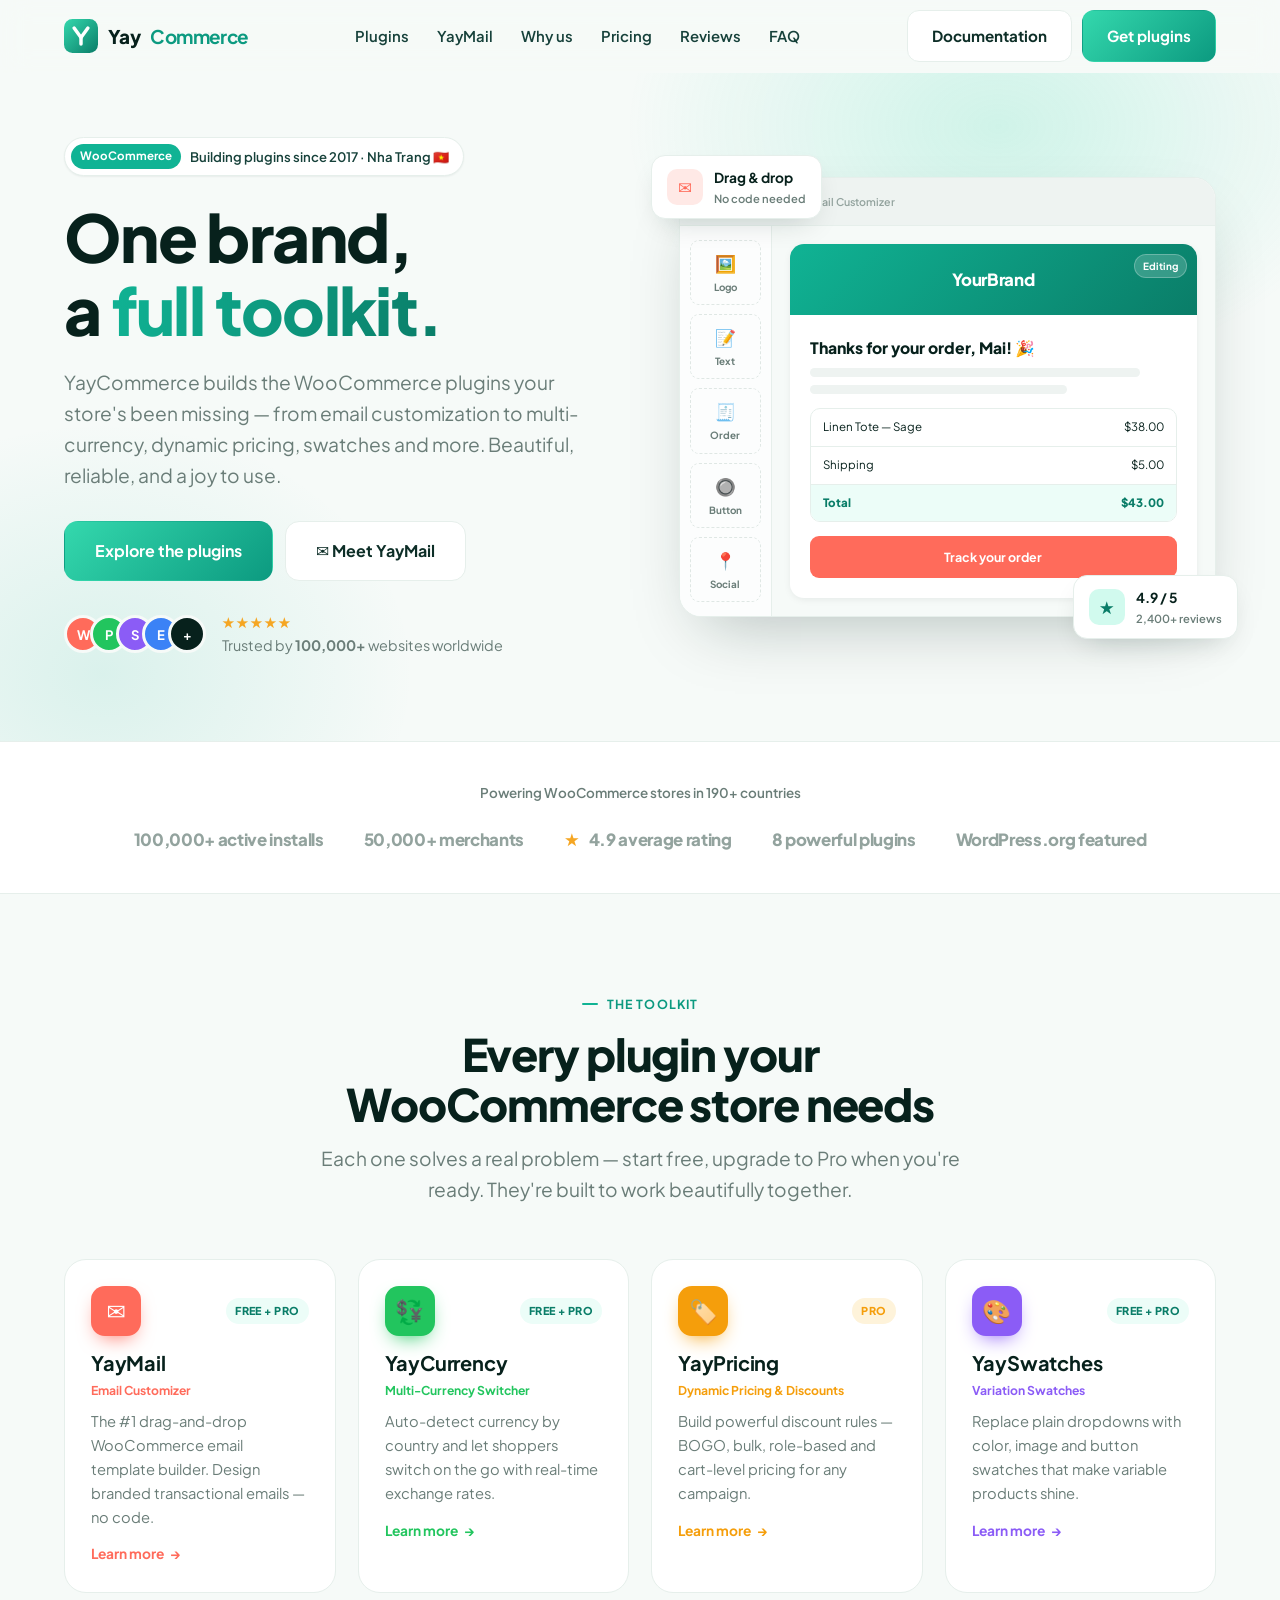
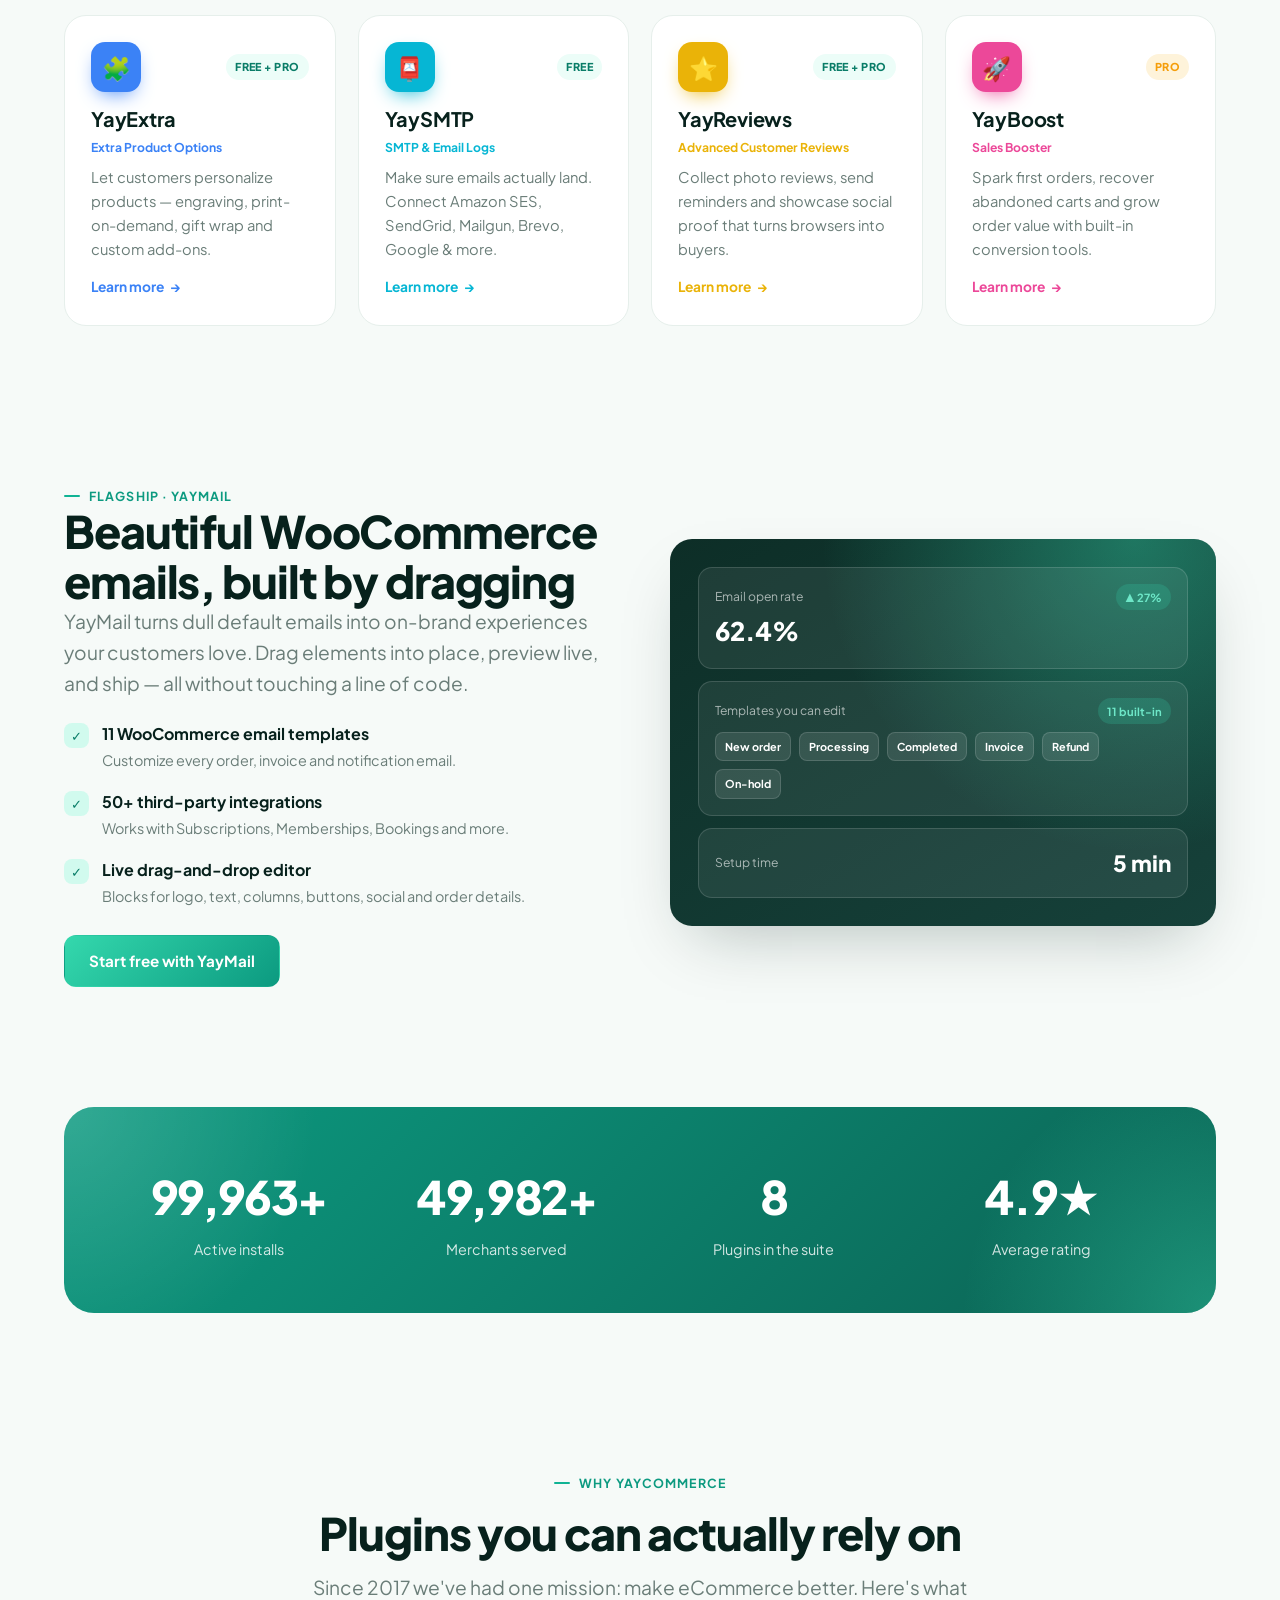
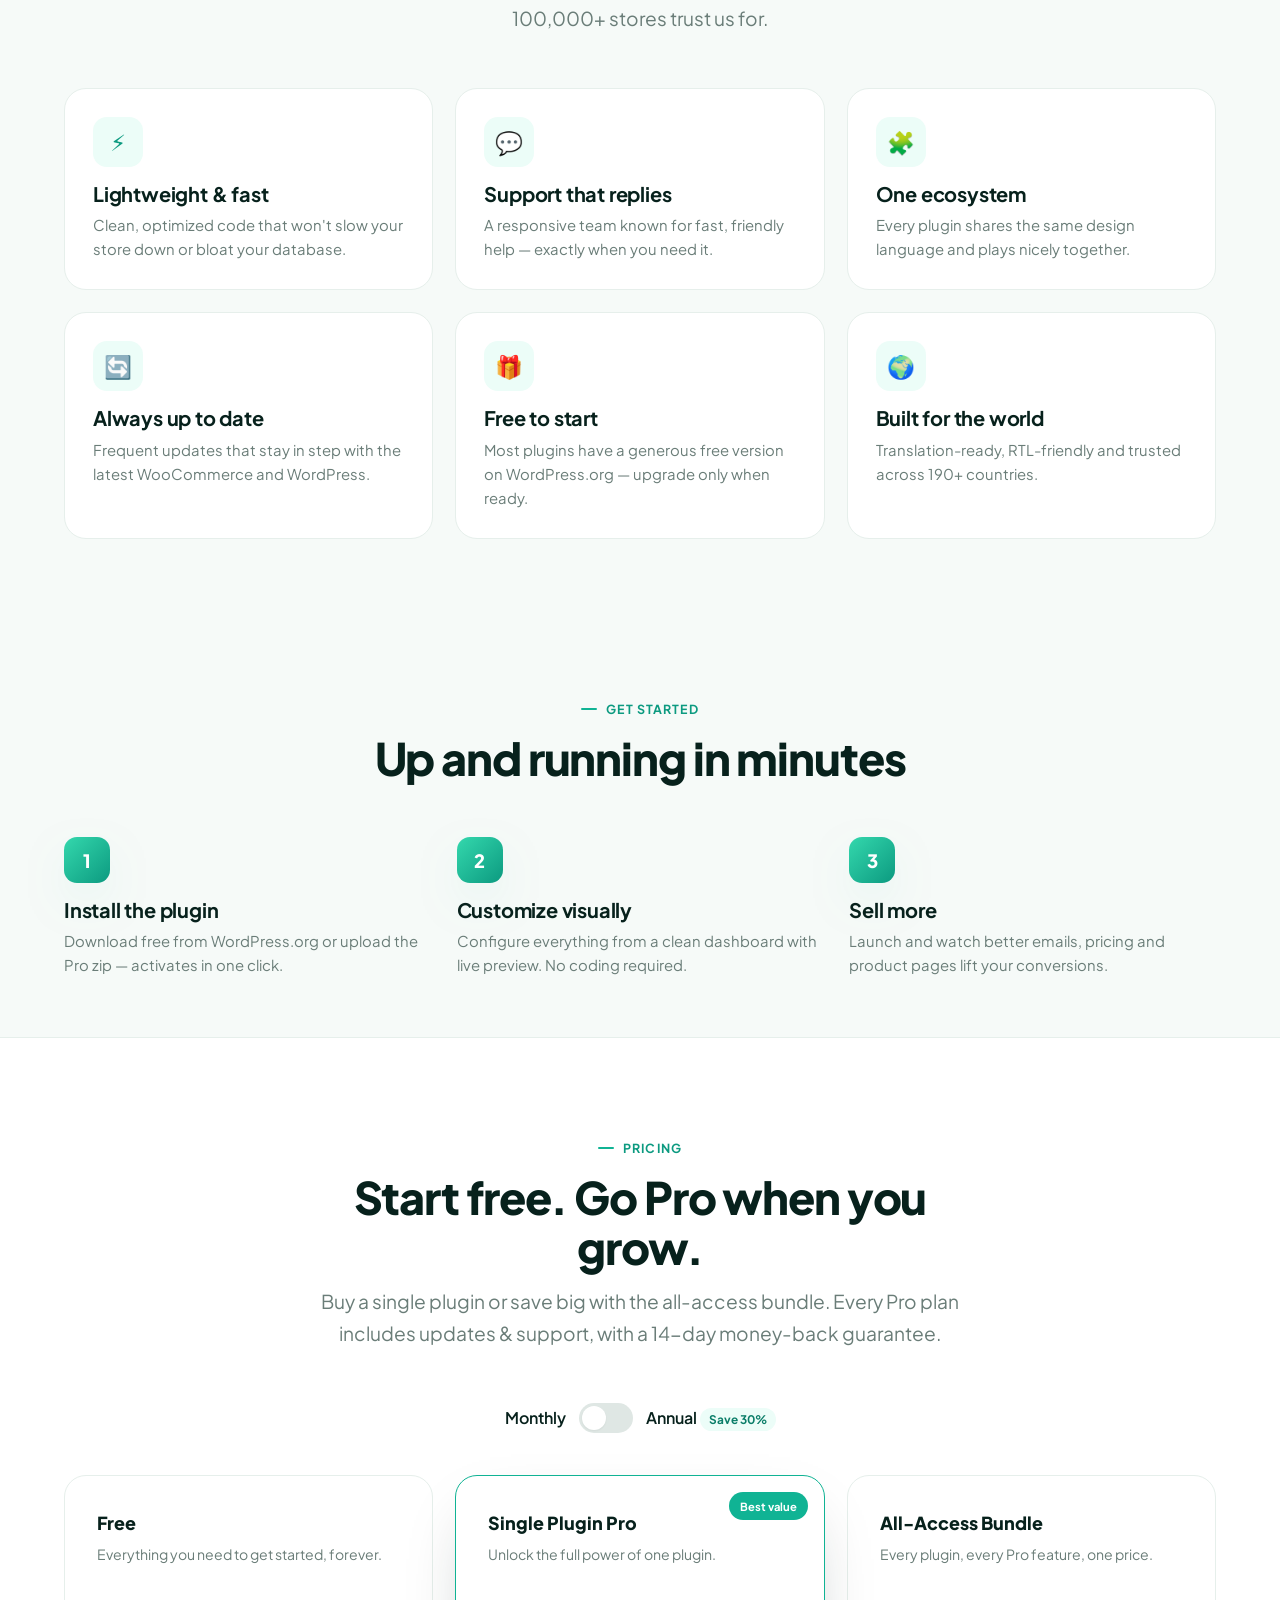
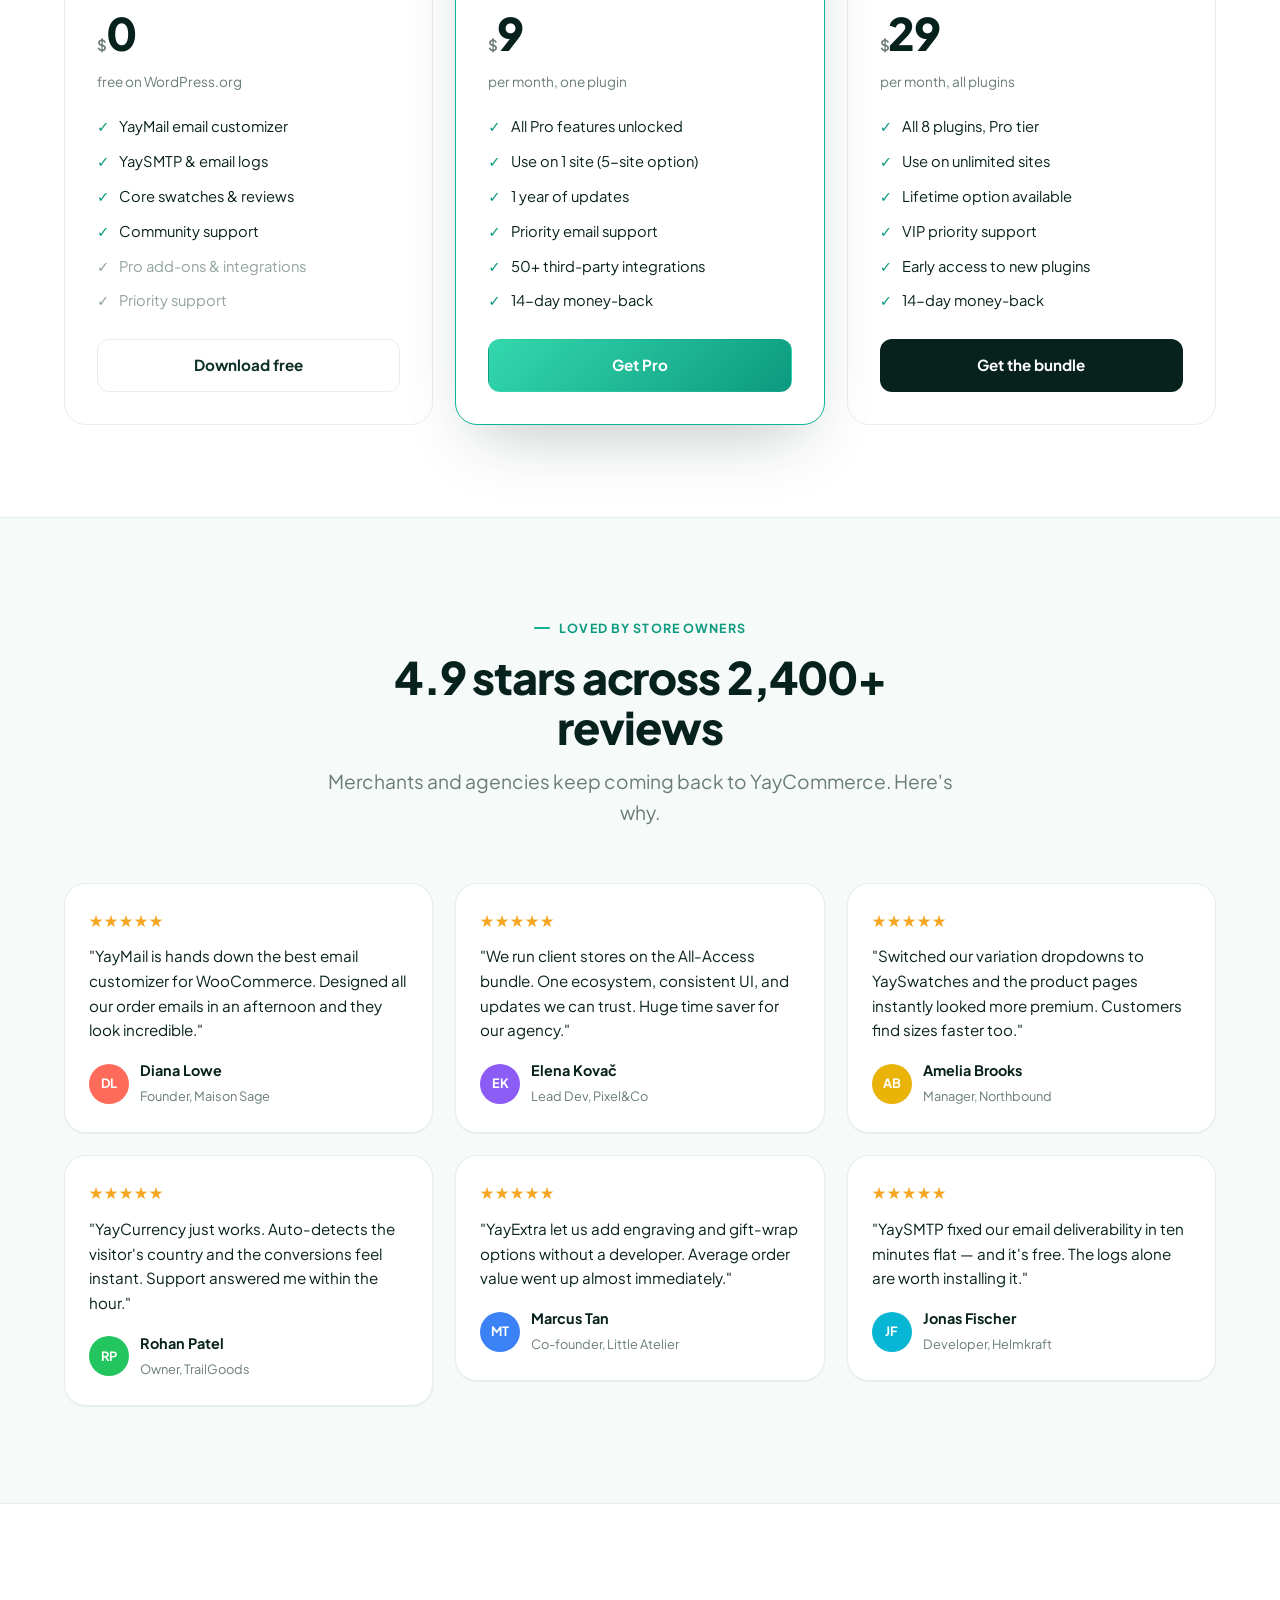
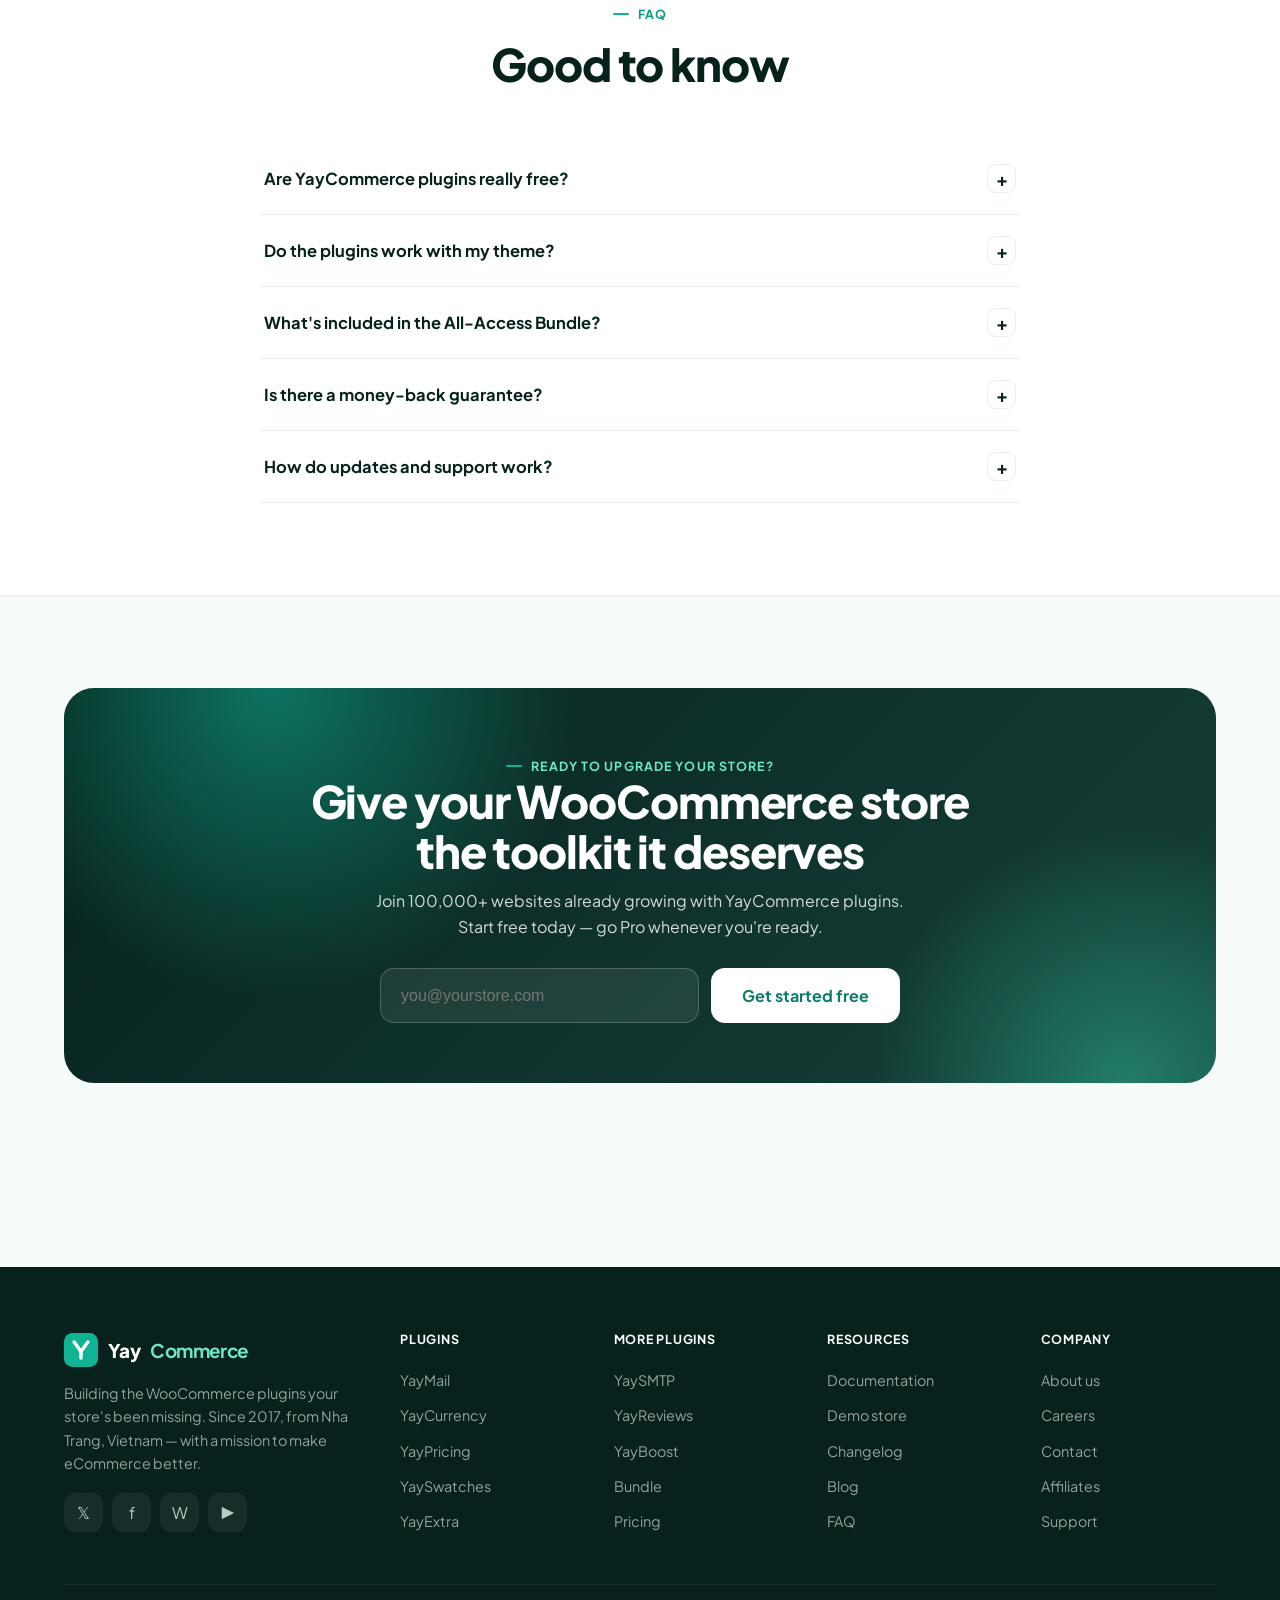
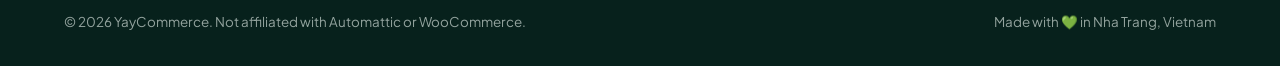
==== commit 5605f4a4: "Rebuild site around YayCommerce's real WooCommerce plugin lineup Redesign from scratch based on YayC" ====
--- a/index.html
+++ b/index.html
@@ -3,12 +3,12 @@
 <head>
   <meta charset="UTF-8" />
   <meta name="viewport" content="width=device-width, initial-scale=1.0" />
-  <title>YayCommerce — Sell more. Stress less.</title>
-  <meta name="description" content="YayCommerce is the all-in-one commerce platform that helps modern brands launch storefronts, automate operations, and grow revenue — without the headaches." />
-  <meta name="theme-color" content="#6c4df6" />
+  <title>YayCommerce — WooCommerce plugins your store's been missing</title>
+  <meta name="description" content="One brand, a full toolkit. YayCommerce builds the WooCommerce plugins your store needs — email customization, multi-currency, dynamic pricing, swatches, extra options and more. Trusted by 100,000+ websites." />
+  <meta name="theme-color" content="#10b394" />
   <link rel="icon" href="assets/img/favicon.svg" type="image/svg+xml" />
-  <meta property="og:title" content="YayCommerce — Sell more. Stress less." />
-  <meta property="og:description" content="The all-in-one commerce platform for modern brands." />
+  <meta property="og:title" content="YayCommerce — WooCommerce plugins your store's been missing" />
+  <meta property="og:description" content="One brand, a full toolkit of WooCommerce plugins. Trusted by 100,000+ websites." />
   <meta property="og:type" content="website" />
   <link rel="preconnect" href="https://fonts.googleapis.com" />
   <link rel="preconnect" href="https://fonts.gstatic.com" crossorigin />
@@ -21,23 +21,24 @@
     <div class="container nav">
       <a href="index.html" class="brand" aria-label="YayCommerce home">
         <svg class="logo-mark" viewBox="0 0 64 64" aria-hidden="true">
-          <defs><linearGradient id="lg" x1="0" y1="0" x2="1" y2="1"><stop offset="0" stop-color="#6c4df6"/><stop offset="1" stop-color="#5a37e8"/></linearGradient></defs>
+          <defs><linearGradient id="lg" x1="0" y1="0" x2="1" y2="1"><stop offset="0" stop-color="#34d8ad"/><stop offset="1" stop-color="#0a7d68"/></linearGradient></defs>
           <rect width="64" height="64" rx="16" fill="url(#lg)"/>
-          <path d="M20 16 L32 34 L44 16" fill="none" stroke="#fff" stroke-width="6" stroke-linecap="round" stroke-linejoin="round"/>
-          <path d="M32 34 L32 48" fill="none" stroke="#22d3a6" stroke-width="6" stroke-linecap="round"/>
+          <path d="M19 17 L32 35 L45 17" fill="none" stroke="#fff" stroke-width="6.5" stroke-linecap="round" stroke-linejoin="round"/>
+          <path d="M32 35 L32 47" fill="none" stroke="#fff" stroke-width="6.5" stroke-linecap="round"/>
         </svg>
-        YayCommerce
+        Yay<b>Commerce</b>
       </a>
       <nav class="nav-links" aria-label="Primary">
-        <a href="#features">Features</a>
-        <a href="#how">How it works</a>
+        <a href="#plugins">Plugins</a>
+        <a href="#yaymail">YayMail</a>
+        <a href="#why">Why us</a>
         <a href="#pricing">Pricing</a>
-        <a href="#testimonials">Customers</a>
+        <a href="#reviews">Reviews</a>
         <a href="#faq">FAQ</a>
       </nav>
       <div class="nav-cta">
-        <a href="#" class="btn btn--ghost">Sign in</a>
-        <a href="#pricing" class="btn btn--primary">Start free</a>
+        <a href="#" class="btn btn--ghost">Documentation</a>
+        <a href="#plugins" class="btn btn--primary">Get plugins</a>
         <button class="nav-toggle" aria-label="Toggle menu" aria-expanded="false"><span></span></button>
       </div>
     </div>
@@ -46,183 +47,189 @@
   <main>
     <!-- Hero -->
     <section class="hero">
-      <span class="hero-blob b1"></span>
-      <span class="hero-blob b2"></span>
-      <span class="hero-blob b3"></span>
       <div class="container hero-grid">
         <div class="hero-copy" data-reveal>
-          <span class="hero-badge"><span class="tag">New</span> AI storefront builder is here</span>
-          <h1 class="display">Sell more.<br /><span class="gradient-text">Stress less.</span></h1>
-          <p class="lead">YayCommerce is the all-in-one platform to launch your store, automate the busywork, and grow revenue — all from one delightfully simple dashboard.</p>
+          <span class="hero-badge"><span class="tag">WooCommerce</span> Building plugins since 2017 · Nha Trang 🇻🇳</span>
+          <h1 class="display">One brand,<br />a <span class="gradient-text">full toolkit.</span></h1>
+          <p class="lead">YayCommerce builds the WooCommerce plugins your store's been missing — from email customization to multi-currency, dynamic pricing, swatches and more. Beautiful, reliable, and a joy to use.</p>
           <div class="hero-actions">
-            <a href="#pricing" class="btn btn--primary btn--lg">Start your free trial</a>
-            <a href="#how" class="btn btn--ghost btn--lg">▶ See how it works</a>
+            <a href="#plugins" class="btn btn--primary btn--lg">Explore the plugins</a>
+            <a href="#yaymail" class="btn btn--ghost btn--lg">✉️ Meet YayMail</a>
           </div>
           <div class="hero-proof">
             <div class="avatars" aria-hidden="true">
-              <span style="background:#6c4df6">A</span>
-              <span style="background:#22d3a6">M</span>
-              <span style="background:#ff7a59">K</span>
-              <span style="background:#ffc24b">R</span>
-              <span style="background:#15122b">+</span>
+              <span style="background:#ff6b5b">W</span>
+              <span style="background:#22c55e">P</span>
+              <span style="background:#8b5cf6">S</span>
+              <span style="background:#3b82f6">E</span>
+              <span style="background:#07211c">+</span>
             </div>
             <div>
               <div class="stars">★★★★★</div>
-              <span>Loved by 12,000+ growing brands</span>
+              <span>Trusted by <strong>100,000+</strong> websites worldwide</span>
             </div>
           </div>
         </div>
 
+        <!-- YayMail email-builder mock -->
         <div class="hero-visual" data-reveal data-delay="120">
-          <div class="float-card f1">
-            <span class="ico" style="background:#d8f7ee;color:#11b98c">↑</span>
-            <div>+38%<small>Conversion rate</small></div>
-          </div>
-          <div class="mock" aria-hidden="true">
-            <div class="mock-head">
-              <div class="mock-dots"><i></i><i></i><i></i></div>
-              <div class="mock-url">app.yaycommerce.com/dashboard</div>
+          <div class="float-chip c1">
+            <span class="ic" style="background:#ffe9e6;color:#ff6b5b">✉️</span>
+            <div>Drag &amp; drop<small>No code needed</small></div>
+          </div>
+          <div class="mail-app" aria-hidden="true">
+            <div class="mail-bar">
+              <span class="dots"><i></i><i></i><i></i></span>
+              <span class="title">YayMail · <small>Email Customizer</small></span>
             </div>
-            <div class="kpi-row">
-              <div class="kpi"><div class="label">Revenue</div><div class="value">$48.2k</div><div class="delta">▲ 12.4%</div></div>
-              <div class="kpi"><div class="label">Orders</div><div class="value">1,284</div><div class="delta">▲ 8.1%</div></div>
-              <div class="kpi"><div class="label">Visitors</div><div class="value">26.7k</div><div class="delta">▲ 19%</div></div>
-            </div>
-            <div class="chart">
-              <div class="chart-head"><span>Sales this week</span><em>Mon – Sun</em></div>
-              <div class="bars">
-                <span style="height:48%"></span><span style="height:66%"></span><span style="height:40%"></span>
-                <span style="height:82%"></span><span style="height:58%"></span><span style="height:95%"></span><span style="height:72%"></span>
+            <div class="mail-body">
+              <div class="mail-blocks">
+                <div class="blk"><span class="gi">🖼️</span>Logo</div>
+                <div class="blk"><span class="gi">📝</span>Text</div>
+                <div class="blk"><span class="gi">🧾</span>Order</div>
+                <div class="blk"><span class="gi">🔘</span>Button</div>
+                <div class="blk"><span class="gi">📍</span>Social</div>
+              </div>
+              <div class="mail-canvas">
+                <div class="email-card">
+                  <div class="email-head">
+                    <span class="ribbon">Editing</span>
+                    <div class="logo">YourBrand</div>
+                  </div>
+                  <div class="email-inner">
+                    <h5>Thanks for your order, Mai! 🎉</h5>
+                    <div class="line w90"></div>
+                    <div class="line w70"></div>
+                    <div class="email-order">
+                      <div class="row"><span>Linen Tote — Sage</span><span>$38.00</span></div>
+                      <div class="row"><span>Shipping</span><span>$5.00</span></div>
+                      <div class="row total"><span>Total</span><span>$43.00</span></div>
+                    </div>
+                    <div class="email-btn">Track your order</div>
+                  </div>
+                </div>
               </div>
             </div>
           </div>
-          <div class="float-card f2">
-            <span class="ico" style="background:var(--violet-50);color:#5a37e8">⚡</span>
-            <div>Order #4821<small>Auto-fulfilled</small></div>
-          </div>
-        </div>
-      </div>
-    </section>
-
-    <!-- Logo strip -->
-    <section class="logos">
-      <div class="container">
-        <p>Powering the world's most exciting brands</p>
-        <div class="marquee">
-          <div class="marquee-track">
-            <span class="logo-word">Lumen</span><span class="logo-word">Northwind</span><span class="logo-word">Velourée</span>
-            <span class="logo-word">Pixelpop</span><span class="logo-word">Greenly</span><span class="logo-word">Cratejoy</span>
-            <span class="logo-word">Brightside</span><span class="logo-word">Maven&Co</span>
-            <span class="logo-word">Lumen</span><span class="logo-word">Northwind</span><span class="logo-word">Velourée</span>
-            <span class="logo-word">Pixelpop</span><span class="logo-word">Greenly</span><span class="logo-word">Cratejoy</span>
-            <span class="logo-word">Brightside</span><span class="logo-word">Maven&Co</span>
-          </div>
-        </div>
-      </div>
-    </section>
-
-    <!-- Features -->
-    <section class="section" id="features">
+          <div class="float-chip c2">
+            <span class="ic" style="background:#d1faee;color:#0a7d68">★</span>
+            <div>4.9 / 5<small>2,400+ reviews</small></div>
+          </div>
+        </div>
+      </div>
+    </section>
+
+    <!-- Trust strip -->
+    <section class="trust">
+      <div class="container">
+        <p>Powering WooCommerce stores in 190+ countries</p>
+        <div class="trust-row">
+          <span class="item">100,000+ active installs</span>
+          <span class="item">50,000+ merchants</span>
+          <span class="item"><span class="star">★</span> 4.9 average rating</span>
+          <span class="item">8 powerful plugins</span>
+          <span class="item">WordPress.org featured</span>
+        </div>
+      </div>
+    </section>
+
+    <!-- Plugins -->
+    <section class="section" id="plugins">
       <div class="container">
         <div class="section-head center" data-reveal>
-          <span class="eyebrow">Everything you need</span>
-          <h2>One platform for your<br />entire commerce stack</h2>
-          <p class="lead">Stop duct-taping a dozen tools together. YayCommerce brings your storefront, payments, inventory, and marketing under one happy roof.</p>
-        </div>
-        <div class="grid grid-3">
-          <article class="card" data-reveal>
-            <div class="ico ico--violet">🛍️</div>
-            <h3>Beautiful storefronts</h3>
-            <p>Launch a pixel-perfect, lightning-fast store in minutes with our AI builder and conversion-tested themes.</p>
-          </article>
-          <article class="card" data-reveal data-delay="80">
-            <div class="ico ico--mint">💳</div>
-            <h3>Payments that just work</h3>
-            <p>Accept cards, wallets, and 135+ currencies with built-in fraud protection and instant payouts.</p>
-          </article>
-          <article class="card" data-reveal data-delay="160">
-            <div class="ico ico--coral">📦</div>
-            <h3>Smart inventory</h3>
-            <p>Real-time stock sync across every channel and warehouse, with low-stock alerts before you sell out.</p>
-          </article>
-          <article class="card" data-reveal>
-            <div class="ico ico--amber">📣</div>
-            <h3>Marketing automation</h3>
-            <p>Win-back flows, abandoned-cart emails, and segments that send themselves at exactly the right moment.</p>
-          </article>
-          <article class="card" data-reveal data-delay="80">
-            <div class="ico ico--violet">📊</div>
-            <h3>Analytics you'll actually use</h3>
-            <p>Know your best products, channels, and customers with dashboards built for decisions, not data dumps.</p>
-          </article>
-          <article class="card" data-reveal data-delay="160">
-            <div class="ico ico--mint">🤝</div>
-            <h3>Sell everywhere</h3>
-            <p>Web, mobile, social, and marketplaces — manage every sales channel from a single source of truth.</p>
-          </article>
-        </div>
-      </div>
-    </section>
-
-    <!-- Feature split 1 -->
-    <section class="section section--tight">
-      <div class="container split">
-        <div class="split-copy" data-reveal>
-          <span class="eyebrow">Built to convert</span>
-          <h2>Turn more browsers into buyers</h2>
-          <p class="lead">Every theme is engineered around speed and trust — because a half-second faster checkout is real money in your pocket.</p>
+          <span class="eyebrow">The toolkit</span>
+          <h2>Every plugin your WooCommerce store needs</h2>
+          <p class="lead">Each one solves a real problem — start free, upgrade to Pro when you're ready. They're built to work beautifully together.</p>
+        </div>
+        <div class="grid grid-4">
+          <article class="plugin" style="--c:var(--mail)" data-reveal>
+            <div class="top"><div class="ic">✉️</div><span class="free">Free + Pro</span></div>
+            <h3>YayMail</h3>
+            <div class="role">Email Customizer</div>
+            <p>The #1 drag-and-drop WooCommerce email template builder. Design branded transactional emails — no code.</p>
+            <a href="#yaymail" class="more">Learn more</a>
+          </article>
+          <article class="plugin" style="--c:var(--currency)" data-reveal data-delay="60">
+            <div class="top"><div class="ic">💱</div><span class="free">Free + Pro</span></div>
+            <h3>YayCurrency</h3>
+            <div class="role">Multi-Currency Switcher</div>
+            <p>Auto-detect currency by country and let shoppers switch on the go with real-time exchange rates.</p>
+            <a href="#" class="more">Learn more</a>
+          </article>
+          <article class="plugin" style="--c:var(--pricing)" data-reveal data-delay="120">
+            <div class="top"><div class="ic">🏷️</div><span class="free pro">Pro</span></div>
+            <h3>YayPricing</h3>
+            <div class="role">Dynamic Pricing &amp; Discounts</div>
+            <p>Build powerful discount rules — BOGO, bulk, role-based and cart-level pricing for any campaign.</p>
+            <a href="#" class="more">Learn more</a>
+          </article>
+          <article class="plugin" style="--c:var(--swatch)" data-reveal data-delay="180">
+            <div class="top"><div class="ic">🎨</div><span class="free">Free + Pro</span></div>
+            <h3>YaySwatches</h3>
+            <div class="role">Variation Swatches</div>
+            <p>Replace plain dropdowns with color, image and button swatches that make variable products shine.</p>
+            <a href="#" class="more">Learn more</a>
+          </article>
+          <article class="plugin" style="--c:var(--extra)" data-reveal>
+            <div class="top"><div class="ic">🧩</div><span class="free">Free + Pro</span></div>
+            <h3>YayExtra</h3>
+            <div class="role">Extra Product Options</div>
+            <p>Let customers personalize products — engraving, print-on-demand, gift wrap and custom add-ons.</p>
+            <a href="#" class="more">Learn more</a>
+          </article>
+          <article class="plugin" style="--c:var(--smtp)" data-reveal data-delay="60">
+            <div class="top"><div class="ic">📮</div><span class="free">Free</span></div>
+            <h3>YaySMTP</h3>
+            <div class="role">SMTP &amp; Email Logs</div>
+            <p>Make sure emails actually land. Connect Amazon SES, SendGrid, Mailgun, Brevo, Google &amp; more.</p>
+            <a href="#" class="more">Learn more</a>
+          </article>
+          <article class="plugin" style="--c:var(--reviews)" data-reveal data-delay="120">
+            <div class="top"><div class="ic">⭐</div><span class="free">Free + Pro</span></div>
+            <h3>YayReviews</h3>
+            <div class="role">Advanced Customer Reviews</div>
+            <p>Collect photo reviews, send reminders and showcase social proof that turns browsers into buyers.</p>
+            <a href="#" class="more">Learn more</a>
+          </article>
+          <article class="plugin" style="--c:var(--boost)" data-reveal data-delay="180">
+            <div class="top"><div class="ic">🚀</div><span class="free pro">Pro</span></div>
+            <h3>YayBoost</h3>
+            <div class="role">Sales Booster</div>
+            <p>Spark first orders, recover abandoned carts and grow order value with built-in conversion tools.</p>
+            <a href="#" class="more">Learn more</a>
+          </article>
+        </div>
+      </div>
+    </section>
+
+    <!-- Spotlight: YayMail -->
+    <section class="section section--tight" id="yaymail">
+      <div class="container spotlight">
+        <div class="sl-copy" data-reveal>
+          <span class="eyebrow">Flagship · YayMail</span>
+          <h2>Beautiful WooCommerce emails, built by dragging</h2>
+          <p class="lead">YayMail turns dull default emails into on-brand experiences your customers love. Drag elements into place, preview live, and ship — all without touching a line of code.</p>
           <ul class="feature-list">
-            <li><span class="check">✓</span><div><strong>One-tap checkout</strong><span>Returning shoppers buy in a single tap with saved details.</span></div></li>
-            <li><span class="check">✓</span><div><strong>Sub-second page loads</strong><span>A global edge network keeps your store fast everywhere.</span></div></li>
-            <li><span class="check">✓</span><div><strong>A/B testing built in</strong><span>Test layouts, copy, and offers without a developer.</span></div></li>
+            <li><span class="ck">✓</span><div><strong>11 WooCommerce email templates</strong><span>Customize every order, invoice and notification email.</span></div></li>
+            <li><span class="ck">✓</span><div><strong>50+ third-party integrations</strong><span>Works with Subscriptions, Memberships, Bookings and more.</span></div></li>
+            <li><span class="ck">✓</span><div><strong>Live drag-and-drop editor</strong><span>Blocks for logo, text, columns, buttons, social and order details.</span></div></li>
           </ul>
-          <a href="#pricing" class="btn btn--primary" style="margin-top:28px">Start selling free</a>
-        </div>
-        <div class="split-media" data-reveal data-delay="120">
-          <div class="glass-tile">
-            <div class="row"><small>Checkout conversion</small><span class="pill">▲ 38%</span></div>
-            <div class="big">7.9%</div>
-            <div class="bar-track"><div class="bar-fill" style="width:79%"></div></div>
-          </div>
-          <div class="glass-tile">
-            <div class="row"><small>Avg. page load</small><span class="pill">Fast</span></div>
-            <div class="big">0.4s</div>
-            <div class="bar-track"><div class="bar-fill" style="width:92%"></div></div>
-          </div>
-          <div class="glass-tile">
-            <div class="row"><small>Cart recovery</small><span class="pill">Automated</span></div>
-            <div class="big">$12.4k<span style="font-size:0.9rem;color:rgba(255,255,255,0.6)"> /mo</span></div>
-          </div>
-        </div>
-      </div>
-    </section>
-
-    <!-- Feature split 2 -->
-    <section class="section section--tight">
-      <div class="container split split--reverse">
-        <div class="split-media" data-reveal>
-          <div class="glass-tile">
-            <div class="row"><small>Workflow</small><span class="pill">Live</span></div>
-            <div style="margin-top:12px;display:flex;flex-direction:column;gap:10px">
-              <div class="row"><span>New order received</span><span style="color:#22d3a6">✓</span></div>
-              <div class="row"><span>Payment captured</span><span style="color:#22d3a6">✓</span></div>
-              <div class="row"><span>Warehouse notified</span><span style="color:#22d3a6">✓</span></div>
-              <div class="row"><span>Tracking emailed</span><span style="color:#22d3a6">✓</span></div>
-              <div class="row" style="opacity:0.6"><span>Review request queued</span><span>⏳</span></div>
+          <a href="#pricing" class="btn btn--primary" style="margin-top:26px">Start free with YayMail</a>
+        </div>
+        <div class="sl-media" data-reveal data-delay="120">
+          <div class="glass">
+            <div class="row"><small>Email open rate</small><span class="chip-pill">▲ 27%</span></div>
+            <div class="big">62.4%</div>
+          </div>
+          <div class="glass">
+            <div class="row"><small>Templates you can edit</small><span class="chip-pill">11 built-in</span></div>
+            <div class="tmpl-row">
+              <span>New order</span><span>Processing</span><span>Completed</span><span>Invoice</span><span>Refund</span><span>On-hold</span>
             </div>
           </div>
-          <div class="glass-tile"><div class="row"><small>Hours saved this month</small><span class="big" style="font-size:1.4rem">126h</span></div></div>
-        </div>
-        <div class="split-copy" data-reveal data-delay="120">
-          <span class="eyebrow">Run on autopilot</span>
-          <h2>Automate the boring stuff</h2>
-          <p class="lead">From the moment an order lands to the thank-you note, YayCommerce handles the workflow so you can focus on what you love — building your brand.</p>
-          <ul class="feature-list">
-            <li><span class="check">✓</span><div><strong>Visual automation builder</strong><span>Drag, drop, done. No code, no agency invoices.</span></div></li>
-            <li><span class="check">✓</span><div><strong>500+ integrations</strong><span>Connect the tools you already love in two clicks.</span></div></li>
-            <li><span class="check">✓</span><div><strong>24/7 order routing</strong><span>Orders flow to the right warehouse, automatically.</span></div></li>
-          </ul>
-          <a href="#features" class="btn btn--ghost" style="margin-top:28px">Explore automations</a>
+          <div class="glass">
+            <div class="row"><small>Setup time</small><span class="big" style="font-size:1.4rem">5 min</span></div>
+          </div>
         </div>
       </div>
     </section>
@@ -232,164 +239,182 @@
       <div class="container">
         <div class="stats" data-reveal>
           <div class="stats-grid">
-            <div class="stat"><div class="num"><span data-count="12000" data-suffix="+">0</span></div><div class="cap">Active merchants</div></div>
-            <div class="stat"><div class="num"><span data-count="3" data-prefix="$" data-suffix="B+">0</span></div><div class="cap">Processed in sales</div></div>
-            <div class="stat"><div class="num"><span data-count="99" data-suffix=".9%">0</span></div><div class="cap">Uptime guarantee</div></div>
-            <div class="stat"><div class="num"><span data-count="38" data-suffix="%">0</span></div><div class="cap">Avg. revenue lift</div></div>
-          </div>
+            <div class="stat"><div class="num"><span data-count="100000" data-suffix="+">0</span></div><div class="cap">Active installs</div></div>
+            <div class="stat"><div class="num"><span data-count="50000" data-suffix="+">0</span></div><div class="cap">Merchants served</div></div>
+            <div class="stat"><div class="num"><span data-count="8">0</span></div><div class="cap">Plugins in the suite</div></div>
+            <div class="stat"><div class="num"><span data-count="4" data-suffix=".9★">0</span></div><div class="cap">Average rating</div></div>
+          </div>
+        </div>
+      </div>
+    </section>
+
+    <!-- Why us -->
+    <section class="section" id="why">
+      <div class="container">
+        <div class="section-head center" data-reveal>
+          <span class="eyebrow">Why YayCommerce</span>
+          <h2>Plugins you can actually rely on</h2>
+          <p class="lead">Since 2017 we've had one mission: make eCommerce better. Here's what 100,000+ stores trust us for.</p>
+        </div>
+        <div class="grid grid-3">
+          <div class="bcard" data-reveal><div class="ic">⚡</div><h3>Lightweight &amp; fast</h3><p>Clean, optimized code that won't slow your store down or bloat your database.</p></div>
+          <div class="bcard" data-reveal data-delay="60"><div class="ic">💬</div><h3>Support that replies</h3><p>A responsive team known for fast, friendly help — exactly when you need it.</p></div>
+          <div class="bcard" data-reveal data-delay="120"><div class="ic">🧩</div><h3>One ecosystem</h3><p>Every plugin shares the same design language and plays nicely together.</p></div>
+          <div class="bcard" data-reveal><div class="ic">🔄</div><h3>Always up to date</h3><p>Frequent updates that stay in step with the latest WooCommerce and WordPress.</p></div>
+          <div class="bcard" data-reveal data-delay="60"><div class="ic">🎁</div><h3>Free to start</h3><p>Most plugins have a generous free version on WordPress.org — upgrade only when ready.</p></div>
+          <div class="bcard" data-reveal data-delay="120"><div class="ic">🌍</div><h3>Built for the world</h3><p>Translation-ready, RTL-friendly and trusted across 190+ countries.</p></div>
         </div>
       </div>
     </section>
 
     <!-- How it works -->
-    <section class="section" id="how">
+    <section class="section section--tight">
       <div class="container">
         <div class="section-head center" data-reveal>
-          <span class="eyebrow">How it works</span>
-          <h2>Live in three simple steps</h2>
-          <p class="lead">No developers, no drawn-out migrations. Most brands are selling on YayCommerce the same afternoon they sign up.</p>
+          <span class="eyebrow">Get started</span>
+          <h2>Up and running in minutes</h2>
         </div>
         <div class="steps">
-          <div class="step" data-reveal><div class="n"></div><h3>Design your store</h3><p>Pick a theme or describe your brand and let our AI builder generate a stunning storefront in seconds.</p></div>
-          <div class="step" data-reveal data-delay="100"><div class="n"></div><h3>Add products & connect</h3><p>Import your catalog, plug in payments and shipping, and sync your existing channels with one click.</p></div>
-          <div class="step" data-reveal data-delay="200"><div class="n"></div><h3>Launch & grow</h3><p>Go live, turn on automations, and watch the dashboard light up as the orders roll in.</p></div>
+          <div class="step" data-reveal><div class="n">1</div><h3>Install the plugin</h3><p>Download free from WordPress.org or upload the Pro zip — activates in one click.</p></div>
+          <div class="step" data-reveal data-delay="80"><div class="n">2</div><h3>Customize visually</h3><p>Configure everything from a clean dashboard with live preview. No coding required.</p></div>
+          <div class="step" data-reveal data-delay="160"><div class="n">3</div><h3>Sell more</h3><p>Launch and watch better emails, pricing and product pages lift your conversions.</p></div>
         </div>
       </div>
     </section>
 
     <!-- Pricing -->
-    <section class="section" id="pricing" style="background:var(--surface);border-block:1px solid var(--border)">
+    <section class="section" id="pricing" style="background:#fff;border-block:1px solid var(--border)">
       <div class="container">
         <div class="section-head center" data-reveal>
           <span class="eyebrow">Pricing</span>
-          <h2>Simple plans that grow with you</h2>
-          <p class="lead">Start free for 14 days. No credit card required. Cancel anytime — we'd be sad, but we'd understand.</p>
+          <h2>Start free. Go Pro when you grow.</h2>
+          <p class="lead">Buy a single plugin or save big with the all-access bundle. Every Pro plan includes updates &amp; support, with a 14-day money-back guarantee.</p>
         </div>
         <div class="toggle-wrap" data-reveal>
           <span>Monthly</span>
-          <button class="switch" data-switch role="switch" aria-checked="false" aria-label="Toggle yearly pricing"></button>
-          <span>Yearly <span class="save-tag">Save 20%</span></span>
+          <button class="switch" data-switch role="switch" aria-checked="false" aria-label="Toggle annual pricing"></button>
+          <span>Annual <span class="save-tag">Save 30%</span></span>
         </div>
         <div class="price-grid">
           <div class="price-card" data-reveal>
-            <div class="plan">Starter</div>
-            <p class="desc">For new brands finding their first customers.</p>
-            <div class="amt"><small>$</small><span data-monthly>19</span><span data-yearly hidden>15</span></div>
-            <div class="per">per month, billed <span data-monthly>monthly</span><span data-yearly hidden>yearly</span></div>
+            <div class="plan">Free</div>
+            <p class="desc">Everything you need to get started, forever.</p>
+            <div class="amt"><small>$</small>0</div>
+            <div class="per">free on WordPress.org</div>
             <ul>
-              <li><span class="check">✓</span> Online store + 1 channel</li>
-              <li><span class="check">✓</span> Up to 100 products</li>
-              <li><span class="check">✓</span> Standard checkout</li>
-              <li><span class="check">✓</span> Basic analytics</li>
-              <li class="muted"><span class="check">✓</span> Marketing automation</li>
-              <li class="muted"><span class="check">✓</span> Priority support</li>
+              <li><span class="ck">✓</span> YayMail email customizer</li>
+              <li><span class="ck">✓</span> YaySMTP &amp; email logs</li>
+              <li><span class="ck">✓</span> Core swatches &amp; reviews</li>
+              <li><span class="ck">✓</span> Community support</li>
+              <li class="muted"><span class="ck">✓</span> Pro add-ons &amp; integrations</li>
+              <li class="muted"><span class="ck">✓</span> Priority support</li>
             </ul>
-            <a href="#" class="btn btn--ghost btn--block">Start free trial</a>
-          </div>
-          <div class="price-card featured" data-reveal data-delay="100">
-            <div class="plan">Growth</div>
-            <p class="desc">For scaling brands that want it all on autopilot.</p>
-            <div class="amt"><small>$</small><span data-monthly>59</span><span data-yearly hidden>47</span></div>
-            <div class="per">per month, billed <span data-monthly>monthly</span><span data-yearly hidden>yearly</span></div>
+            <a href="#" class="btn btn--ghost btn--block">Download free</a>
+          </div>
+          <div class="price-card featured" data-reveal data-delay="80">
+            <div class="plan">Single Plugin Pro</div>
+            <p class="desc">Unlock the full power of one plugin.</p>
+            <div class="amt"><small>$</small><span data-monthly>9</span><span data-yearly hidden>69</span><small data-yearly hidden>/yr</small></div>
+            <div class="per"><span data-monthly>per month, one plugin</span><span data-yearly hidden>per year, one plugin</span></div>
             <ul>
-              <li><span class="check">✓</span> Everything in Starter</li>
-              <li><span class="check">✓</span> Unlimited products & channels</li>
-              <li><span class="check">✓</span> Marketing automation suite</li>
-              <li><span class="check">✓</span> A/B testing & advanced analytics</li>
-              <li><span class="check">✓</span> Abandoned-cart recovery</li>
-              <li><span class="check">✓</span> Priority chat support</li>
+              <li><span class="ck">✓</span> All Pro features unlocked</li>
+              <li><span class="ck">✓</span> Use on 1 site (5-site option)</li>
+              <li><span class="ck">✓</span> 1 year of updates</li>
+              <li><span class="ck">✓</span> Priority email support</li>
+              <li><span class="ck">✓</span> 50+ third-party integrations</li>
+              <li><span class="ck">✓</span> 14-day money-back</li>
             </ul>
-            <a href="#" class="btn btn--primary btn--block">Start free trial</a>
-          </div>
-          <div class="price-card" data-reveal data-delay="200">
-            <div class="plan">Enterprise</div>
-            <p class="desc">For high-volume brands with custom needs.</p>
-            <div class="amt">Custom</div>
-            <div class="per">tailored to your business</div>
+            <a href="#" class="btn btn--primary btn--block">Get Pro</a>
+          </div>
+          <div class="price-card" data-reveal data-delay="160">
+            <div class="plan">All-Access Bundle</div>
+            <p class="desc">Every plugin, every Pro feature, one price.</p>
+            <div class="amt"><small>$</small><span data-monthly>29</span><span data-yearly hidden>249</span><small data-yearly hidden>/yr</small></div>
+            <div class="per"><span data-monthly>per month, all plugins</span><span data-yearly hidden>per year, all plugins</span></div>
             <ul>
-              <li><span class="check">✓</span> Everything in Growth</li>
-              <li><span class="check">✓</span> Dedicated success manager</li>
-              <li><span class="check">✓</span> Custom integrations & API limits</li>
-              <li><span class="check">✓</span> 99.99% uptime SLA</li>
-              <li><span class="check">✓</span> SSO & advanced permissions</li>
-              <li><span class="check">✓</span> White-glove onboarding</li>
+              <li><span class="ck">✓</span> All 8 plugins, Pro tier</li>
+              <li><span class="ck">✓</span> Use on unlimited sites</li>
+              <li><span class="ck">✓</span> Lifetime option available</li>
+              <li><span class="ck">✓</span> VIP priority support</li>
+              <li><span class="ck">✓</span> Early access to new plugins</li>
+              <li><span class="ck">✓</span> 14-day money-back</li>
             </ul>
-            <a href="#contact" class="btn btn--ghost btn--block">Talk to sales</a>
-          </div>
-        </div>
-      </div>
-    </section>
-
-    <!-- Testimonials -->
-    <section class="section" id="testimonials">
+            <a href="#" class="btn btn--dark btn--block">Get the bundle</a>
+          </div>
+        </div>
+      </div>
+    </section>
+
+    <!-- Reviews -->
+    <section class="section" id="reviews">
       <div class="container">
         <div class="section-head center" data-reveal>
-          <span class="eyebrow">Loved by founders</span>
-          <h2>Don't take our word for it</h2>
-          <p class="lead">Thousands of brands switched to YayCommerce and never looked back. Here's why.</p>
+          <span class="eyebrow">Loved by store owners</span>
+          <h2>4.9 stars across 2,400+ reviews</h2>
+          <p class="lead">Merchants and agencies keep coming back to YayCommerce. Here's why.</p>
         </div>
         <div class="quote-grid">
           <figure class="quote" data-reveal>
             <div class="stars">★★★★★</div>
-            <p>"We migrated 4,000 SKUs over a weekend and our conversion rate jumped 40% the first month. The automations alone pay for themselves."</p>
-            <div class="who"><span class="av" style="background:#6c4df6">SL</span><div><strong>Sara Lindqvist</strong><span>Founder, Velourée</span></div></div>
+            <p>"YayMail is hands down the best email customizer for WooCommerce. Designed all our order emails in an afternoon and they look incredible."</p>
+            <div class="who"><span class="av" style="background:#ff6b5b">DL</span><div><strong>Diana Lowe</strong><span>Founder, Maison Sage</span></div></div>
           </figure>
           <figure class="quote" data-reveal data-delay="60">
             <div class="stars">★★★★★</div>
-            <p>"Finally a platform that doesn't fight me. The dashboard is gorgeous and support actually answers in minutes."</p>
-            <div class="who"><span class="av" style="background:#22d3a6">MA</span><div><strong>Marcus Ade</strong><span>CEO, Brightside</span></div></div>
+            <p>"YayCurrency just works. Auto-detects the visitor's country and the conversions feel instant. Support answered me within the hour."</p>
+            <div class="who"><span class="av" style="background:#22c55e">RP</span><div><strong>Rohan Patel</strong><span>Owner, TrailGoods</span></div></div>
           </figure>
           <figure class="quote" data-reveal data-delay="120">
             <div class="stars">★★★★★</div>
-            <p>"The AI store builder gave us a launch-ready site in an afternoon. We saved at least $15k in agency fees."</p>
-            <div class="who"><span class="av" style="background:#ff7a59">KR</span><div><strong>Kira Romero</strong><span>Owner, Pixelpop</span></div></div>
+            <p>"We run client stores on the All-Access bundle. One ecosystem, consistent UI, and updates we can trust. Huge time saver for our agency."</p>
+            <div class="who"><span class="av" style="background:#8b5cf6">EK</span><div><strong>Elena Kovač</strong><span>Lead Dev, Pixel&amp;Co</span></div></div>
           </figure>
           <figure class="quote" data-reveal>
             <div class="stars">★★★★★</div>
-            <p>"Inventory used to be our nightmare. Now everything syncs in real time across three warehouses without me lifting a finger."</p>
-            <div class="who"><span class="av" style="background:#ffc24b">TN</span><div><strong>Theo Nguyen</strong><span>Ops Lead, Greenly</span></div></div>
+            <p>"YayExtra let us add engraving and gift-wrap options without a developer. Average order value went up almost immediately."</p>
+            <div class="who"><span class="av" style="background:#3b82f6">MT</span><div><strong>Marcus Tan</strong><span>Co-founder, Little Atelier</span></div></div>
           </figure>
           <figure class="quote" data-reveal data-delay="60">
             <div class="stars">★★★★★</div>
-            <p>"Abandoned-cart recovery brought back $12k in the first 30 days. That number doesn't lie."</p>
-            <div class="who"><span class="av" style="background:#5a37e8">JD</span><div><strong>Jana Dvořák</strong><span>Marketing, Maven&Co</span></div></div>
+            <p>"Switched our variation dropdowns to YaySwatches and the product pages instantly looked more premium. Customers find sizes faster too."</p>
+            <div class="who"><span class="av" style="background:#eab308">AB</span><div><strong>Amelia Brooks</strong><span>Manager, Northbound</span></div></div>
           </figure>
           <figure class="quote" data-reveal data-delay="120">
             <div class="stars">★★★★★</div>
-            <p>"We sell on web, Instagram, and two marketplaces — all from one screen. YayCommerce gave us our weekends back."</p>
-            <div class="who"><span class="av" style="background:#11b98c">OW</span><div><strong>Omar West</strong><span>Founder, Northwind</span></div></div>
+            <p>"YaySMTP fixed our email deliverability in ten minutes flat — and it's free. The logs alone are worth installing it."</p>
+            <div class="who"><span class="av" style="background:#06b6d4">JF</span><div><strong>Jonas Fischer</strong><span>Developer, Helmkraft</span></div></div>
           </figure>
         </div>
       </div>
     </section>
 
     <!-- FAQ -->
-    <section class="section" id="faq" style="background:var(--surface);border-block:1px solid var(--border)">
+    <section class="section" id="faq" style="background:#fff;border-block:1px solid var(--border)">
       <div class="container">
         <div class="section-head center" data-reveal>
           <span class="eyebrow">FAQ</span>
-          <h2>Questions, answered</h2>
+          <h2>Good to know</h2>
         </div>
         <div class="faq" data-reveal>
           <div class="faq-item">
-            <button class="faq-q" aria-expanded="false">Do I need any technical skills to get started?<span class="pm">+</span></button>
-            <div class="faq-a"><p>Not at all. If you can use a phone, you can build a store on YayCommerce. Our AI builder and drag-and-drop editor handle the heavy lifting, and our support team is one click away if you get stuck.</p></div>
+            <button class="faq-q" aria-expanded="false">Are YayCommerce plugins really free?<span class="pm">+</span></button>
+            <div class="faq-a"><p>Yes — most of our plugins, including YayMail and YaySMTP, have a fully functional free version on WordPress.org. You only upgrade to Pro when you want advanced features, integrations and priority support.</p></div>
           </div>
           <div class="faq-item">
-            <button class="faq-q" aria-expanded="false">Can I migrate from another platform?<span class="pm">+</span></button>
-            <div class="faq-a"><p>Yes. We offer free guided migration from Shopify, WooCommerce, Magento, and more. Most catalogs import in minutes, and our team can help with anything custom on Growth and Enterprise plans.</p></div>
+            <button class="faq-q" aria-expanded="false">Do the plugins work with my theme?<span class="pm">+</span></button>
+            <div class="faq-a"><p>Our plugins are built to WooCommerce and WordPress standards, so they work with virtually any well-coded theme — including popular ones like Astra, Flatsome, Kadence and Blocksy. They're also translation-ready and RTL-friendly.</p></div>
           </div>
           <div class="faq-item">
-            <button class="faq-q" aria-expanded="false">What does the free trial include?<span class="pm">+</span></button>
-            <div class="faq-a"><p>Your 14-day trial unlocks every feature in the Growth plan — no credit card required. Build, test, and even start selling. You only pay when you're ready to keep going.</p></div>
+            <button class="faq-q" aria-expanded="false">What's included in the All-Access Bundle?<span class="pm">+</span></button>
+            <div class="faq-a"><p>Every plugin in the suite at the Pro tier — YayMail, YayCurrency, YayPricing, YaySwatches, YayExtra, YaySMTP, YayReviews and YayBoost — usable on unlimited sites, with VIP support and early access to new plugins.</p></div>
           </div>
           <div class="faq-item">
-            <button class="faq-q" aria-expanded="false">Are there transaction fees?<span class="pm">+</span></button>
-            <div class="faq-a"><p>We never charge extra transaction fees on top of standard payment processing. You keep more of every sale, and payouts hit your account in as little as one business day.</p></div>
+            <button class="faq-q" aria-expanded="false">Is there a money-back guarantee?<span class="pm">+</span></button>
+            <div class="faq-a"><p>Absolutely. Every Pro purchase is backed by a 14-day money-back guarantee. If a plugin isn't right for your store, just reach out and we'll refund you — no hard feelings.</p></div>
           </div>
           <div class="faq-item">
-            <button class="faq-q" aria-expanded="false">Can I cancel anytime?<span class="pm">+</span></button>
-            <div class="faq-a"><p>Absolutely. There are no long-term contracts on Starter or Growth — upgrade, downgrade, or cancel whenever you like, right from your dashboard.</p></div>
+            <button class="faq-q" aria-expanded="false">How do updates and support work?<span class="pm">+</span></button>
+            <div class="faq-a"><p>Pro licenses include one year of automatic updates and priority support. You'll always get the latest features and compatibility fixes, and our team is known for fast, friendly replies.</p></div>
           </div>
         </div>
       </div>
@@ -399,15 +424,15 @@
     <section class="section" id="contact">
       <div class="container">
         <div class="cta-band" data-reveal>
-          <span class="eyebrow" style="color:#b3a1ff">Ready when you are</span>
-          <h2>Start selling in minutes,<br />not months</h2>
-          <p>Join 12,000+ brands growing with YayCommerce. Free for 14 days — keep the store, cancel the worry.</p>
+          <span class="eyebrow" style="color:var(--teal-300)">Ready to upgrade your store?</span>
+          <h2>Give your WooCommerce store<br />the toolkit it deserves</h2>
+          <p>Join 100,000+ websites already growing with YayCommerce plugins. Start free today — go Pro whenever you're ready.</p>
           <form class="cta-actions" data-demo-form style="max-width:520px;margin-inline:auto">
-            <input type="email" required placeholder="you@yourbrand.com" aria-label="Email address"
-              style="flex:1;min-width:200px;padding:16px 20px;border-radius:999px;border:1px solid rgba(255,255,255,0.2);background:rgba(255,255,255,0.08);color:#fff;font-size:1rem" />
+            <input type="email" required placeholder="you@yourstore.com" aria-label="Email address"
+              style="flex:1;min-width:200px;padding:16px 20px;border-radius:14px;border:1px solid rgba(255,255,255,0.2);background:rgba(255,255,255,0.08);color:#fff;font-size:1rem" />
             <button type="submit" class="btn btn--light btn--lg" data-label="Get started free">Get started free</button>
           </form>
-          <p data-form-note hidden style="margin-top:18px;color:#22d3a6;font-weight:600">🎉 You're in! Check your inbox to set up your store.</p>
+          <p data-form-note hidden style="margin-top:18px;color:var(--teal-300);font-weight:600">🎉 Thanks! Check your inbox to grab your free plugins.</p>
         </div>
       </div>
     </section>
@@ -420,55 +445,56 @@
         <div class="footer-brand">
           <a href="index.html" class="brand">
             <svg class="logo-mark" viewBox="0 0 64 64" aria-hidden="true">
-              <rect width="64" height="64" rx="16" fill="#6c4df6"/>
-              <path d="M20 16 L32 34 L44 16" fill="none" stroke="#fff" stroke-width="6" stroke-linecap="round" stroke-linejoin="round"/>
-              <path d="M32 34 L32 48" fill="none" stroke="#22d3a6" stroke-width="6" stroke-linecap="round"/>
+              <rect width="64" height="64" rx="16" fill="#10b394"/>
+              <path d="M19 17 L32 35 L45 17" fill="none" stroke="#fff" stroke-width="6.5" stroke-linecap="round" stroke-linejoin="round"/>
+              <path d="M32 35 L32 47" fill="none" stroke="#fff" stroke-width="6.5" stroke-linecap="round"/>
             </svg>
-            YayCommerce
+            Yay<b>Commerce</b>
           </a>
-          <p>The all-in-one commerce platform that helps modern brands sell more and stress less.</p>
+          <p>Building the WooCommerce plugins your store's been missing. Since 2017, from Nha Trang, Vietnam — with a mission to make eCommerce better.</p>
           <div class="socials">
-            <a href="#" aria-label="Twitter">𝕏</a>
-            <a href="#" aria-label="Instagram">◎</a>
-            <a href="#" aria-label="LinkedIn">in</a>
+            <a href="#" aria-label="X">𝕏</a>
+            <a href="#" aria-label="Facebook">f</a>
+            <a href="#" aria-label="WordPress">W</a>
             <a href="#" aria-label="YouTube">▶</a>
           </div>
         </div>
         <div class="footer-col">
-          <h4>Product</h4>
-          <a href="#features">Features</a>
+          <h4>Plugins</h4>
+          <a href="#yaymail">YayMail</a>
+          <a href="#plugins">YayCurrency</a>
+          <a href="#plugins">YayPricing</a>
+          <a href="#plugins">YaySwatches</a>
+          <a href="#plugins">YayExtra</a>
+        </div>
+        <div class="footer-col">
+          <h4>More plugins</h4>
+          <a href="#plugins">YaySMTP</a>
+          <a href="#plugins">YayReviews</a>
+          <a href="#plugins">YayBoost</a>
+          <a href="#pricing">Bundle</a>
           <a href="#pricing">Pricing</a>
-          <a href="#how">How it works</a>
-          <a href="#">Integrations</a>
+        </div>
+        <div class="footer-col">
+          <h4>Resources</h4>
+          <a href="#">Documentation</a>
+          <a href="#">Demo store</a>
           <a href="#">Changelog</a>
+          <a href="#">Blog</a>
+          <a href="#faq">FAQ</a>
         </div>
         <div class="footer-col">
           <h4>Company</h4>
-          <a href="#">About</a>
+          <a href="#">About us</a>
           <a href="#">Careers</a>
-          <a href="#">Blog</a>
-          <a href="#testimonials">Customers</a>
           <a href="#contact">Contact</a>
-        </div>
-        <div class="footer-col">
-          <h4>Resources</h4>
-          <a href="#">Help center</a>
-          <a href="#">Guides</a>
-          <a href="#">API docs</a>
-          <a href="#">Community</a>
-          <a href="#faq">FAQ</a>
-        </div>
-        <div class="footer-col">
-          <h4>Legal</h4>
-          <a href="#">Privacy</a>
-          <a href="#">Terms</a>
-          <a href="#">Security</a>
-          <a href="#">Cookies</a>
+          <a href="#">Affiliates</a>
+          <a href="#">Support</a>
         </div>
       </div>
       <div class="footer-bottom">
-        <span>© <span data-year>2026</span> YayCommerce, Inc. Made with care for ambitious brands.</span>
-        <span>All systems operational · 99.9% uptime</span>
+        <span>© <span data-year>2026</span> YayCommerce. Not affiliated with Automattic or WooCommerce.</span>
+        <span>Made with 💚 in Nha Trang, Vietnam</span>
       </div>
     </div>
   </footer>
--- a/assets/css/styles.css
+++ b/assets/css/styles.css
@@ -1,70 +1,73 @@
 /* ==========================================================================
-   YayCommerce — Design System
-   A modern, joyful commerce platform.
+   YayCommerce — WooCommerce plugins. One brand, a full toolkit.
+   Rebuilt design system · teal/emerald brand for the WooCommerce ecosystem.
    ========================================================================== */
 
-/* ---- Design Tokens ---- */
+/* ---- Tokens ---- */
 :root {
-  /* Brand */
-  --violet-50:  #f1edff;
-  --violet-100: #e3dbff;
-  --violet-300: #b3a1ff;
-  --violet-500: #6c4df6;
-  --violet-600: #5a37e8;
-  --violet-700: #4a2bc4;
-  --mint-400:   #22d3a6;
-  --mint-500:   #11b98c;
-  --coral-400:  #ff7a59;
-  --coral-500:  #ff5c38;
-  --amber-400:  #ffc24b;
-
-  /* Neutrals */
-  --ink-900: #0c0a1d;
-  --ink-800: #15122b;
-  --ink-700: #221d3f;
-  --ink-600: #4a4564;
-  --slate-500: #6b6786;
-  --slate-400: #9591ad;
-  --slate-200: #e4e1ef;
-  --slate-100: #f1eff8;
-  --paper:    #ffffff;
-  --canvas:   #faf9fe;
-
-  /* Semantic */
-  --bg: var(--canvas);
-  --surface: var(--paper);
+  /* Brand — YayCommerce teal/emerald */
+  --teal-50:  #ecfdf8;
+  --teal-100: #d1faee;
+  --teal-200: #a7f0dc;
+  --teal-300: #6ee7c8;
+  --teal-400: #34d8ad;
+  --teal-500: #10b394;   /* primary */
+  --teal-600: #0c9a80;
+  --teal-700: #0a7d68;
+  --teal-800: #0c6253;
+
+  /* Per-plugin accents */
+  --mail:    #ff6b5b;
+  --currency:#22c55e;
+  --pricing: #f59e0b;
+  --swatch:  #8b5cf6;
+  --extra:   #3b82f6;
+  --smtp:    #06b6d4;
+  --reviews: #eab308;
+  --boost:   #ec4899;
+  --woo:     #7f54b3;   /* WooCommerce purple, used as a nod */
+
+  /* Ink / neutrals */
+  --ink-900: #07211c;
+  --ink-800: #0d2e27;
+  --ink-700: #16413a;
+  --ink-600: #2f5a52;
+  --slate-600:#4b5f5a;
+  --slate-500:#6a7d78;
+  --slate-400:#93a39e;
+  --slate-200:#dfe7e4;
+  --slate-100:#eef3f1;
+  --paper:   #ffffff;
+  --canvas:  #f6faf8;
+
   --text: var(--ink-900);
   --text-soft: var(--slate-500);
-  --border: #ece9f6;
-  --ring: rgba(108, 77, 246, 0.35);
-
-  /* Effects */
-  --shadow-sm: 0 1px 2px rgba(12, 10, 29, 0.06), 0 1px 3px rgba(12, 10, 29, 0.04);
-  --shadow-md: 0 8px 24px -8px rgba(34, 29, 63, 0.18);
-  --shadow-lg: 0 24px 60px -20px rgba(34, 29, 63, 0.28);
-  --shadow-glow: 0 20px 60px -16px rgba(108, 77, 246, 0.5);
-
-  /* Geometry */
+  --border: #e6efeb;
+
+  --shadow-xs: 0 1px 2px rgba(7,33,28,0.06);
+  --shadow-sm: 0 2px 8px -2px rgba(7,33,28,0.10);
+  --shadow-md: 0 12px 30px -12px rgba(7,33,28,0.20);
+  --shadow-lg: 0 28px 64px -24px rgba(7,33,28,0.28);
+  --shadow-teal: 0 18px 50px -16px rgba(16,179,148,0.5);
+
   --radius-sm: 10px;
   --radius:    16px;
-  --radius-lg: 24px;
-  --radius-xl: 32px;
+  --radius-lg: 22px;
+  --radius-xl: 30px;
   --container: 1200px;
 
-  /* Type */
   --font-sans: "Plus Jakarta Sans", system-ui, -apple-system, "Segoe UI", Roboto, Helvetica, Arial, sans-serif;
   --ease: cubic-bezier(0.22, 1, 0.36, 1);
 }
 
-/* ---- Reset ---- */
 *, *::before, *::after { box-sizing: border-box; }
 * { margin: 0; }
 html { scroll-behavior: smooth; -webkit-text-size-adjust: 100%; }
 body {
   font-family: var(--font-sans);
-  background: var(--bg);
+  background: var(--canvas);
   color: var(--text);
-  line-height: 1.6;
+  line-height: 1.62;
   -webkit-font-smoothing: antialiased;
   text-rendering: optimizeLegibility;
   overflow-x: hidden;
@@ -74,317 +77,288 @@
 button { font-family: inherit; cursor: pointer; }
 ul { list-style: none; padding: 0; }
 
-/* ---- Layout helpers ---- */
+/* ---- Layout ---- */
 .container { width: 100%; max-width: var(--container); margin-inline: auto; padding-inline: 24px; }
-.section { padding-block: 96px; }
-.section--tight { padding-block: 64px; }
+.section { padding-block: 92px; }
+.section--tight { padding-block: 60px; }
 .center { text-align: center; }
-.stack { display: flex; flex-direction: column; }
-.gap-2 { gap: 8px; } .gap-3 { gap: 12px; } .gap-4 { gap: 16px; } .gap-6 { gap: 24px; }
-
-/* ---- Typography ---- */
-h1, h2, h3, h4 { line-height: 1.12; font-weight: 800; letter-spacing: -0.02em; }
-.display { font-size: clamp(2.6rem, 6vw, 4.4rem); }
-h2 { font-size: clamp(2rem, 4vw, 3rem); }
-h3 { font-size: 1.35rem; font-weight: 700; }
+
+h1,h2,h3,h4 { line-height: 1.12; font-weight: 800; letter-spacing: -0.025em; }
+.display { font-size: clamp(2.5rem, 5.4vw, 4.1rem); }
+h2 { font-size: clamp(1.9rem, 3.6vw, 2.8rem); }
+h3 { font-size: 1.25rem; font-weight: 700; letter-spacing: -0.01em; }
+.lead { font-size: clamp(1.05rem, 1.5vw, 1.2rem); color: var(--text-soft); }
+
 .eyebrow {
-  display: inline-flex; align-items: center; gap: 8px;
-  font-size: 0.8rem; font-weight: 700; letter-spacing: 0.08em; text-transform: uppercase;
-  color: var(--violet-600);
-}
-.eyebrow::before { content: ""; width: 18px; height: 2px; border-radius: 2px; background: var(--violet-500); }
-.lead { font-size: clamp(1.05rem, 1.6vw, 1.25rem); color: var(--text-soft); }
-.gradient-text {
-  background: linear-gradient(100deg, var(--violet-500), var(--coral-400) 60%, var(--amber-400));
-  -webkit-background-clip: text; background-clip: text; color: transparent;
-}
-.section-head { max-width: 640px; margin-inline: auto; margin-bottom: 56px; }
-.section-head .eyebrow { margin-bottom: 16px; }
+  display: inline-flex; align-items: center; gap: 9px;
+  font-size: 0.78rem; font-weight: 700; letter-spacing: 0.09em; text-transform: uppercase; color: var(--teal-600);
+}
+.eyebrow::before { content:""; width: 16px; height: 2px; border-radius: 2px; background: var(--teal-500); }
+.gradient-text { background: linear-gradient(100deg, var(--teal-500), var(--teal-700)); -webkit-background-clip: text; background-clip: text; color: transparent; }
+.section-head { max-width: 660px; margin-inline: auto; margin-bottom: 54px; }
+.section-head .eyebrow { margin-bottom: 14px; }
 .section-head p { margin-top: 14px; }
 
 /* ---- Buttons ---- */
 .btn {
-  --btn-bg: var(--violet-500);
-  display: inline-flex; align-items: center; justify-content: center; gap: 10px;
-  padding: 13px 24px; border: 1px solid transparent; border-radius: 999px;
-  font-weight: 700; font-size: 0.96rem; color: #fff; background: var(--btn-bg);
-  transition: transform 0.25s var(--ease), box-shadow 0.25s var(--ease), background 0.2s;
+  display: inline-flex; align-items: center; justify-content: center; gap: 9px;
+  padding: 13px 24px; border: 1px solid transparent; border-radius: 12px;
+  font-weight: 700; font-size: 0.95rem; color: #fff;
+  background: var(--teal-500);
+  transition: transform .25s var(--ease), box-shadow .25s var(--ease), background .2s;
   white-space: nowrap;
 }
-.btn:hover { transform: translateY(-2px); box-shadow: var(--shadow-glow); }
+.btn:hover { transform: translateY(-2px); box-shadow: var(--shadow-teal); }
 .btn:active { transform: translateY(0); }
-.btn--primary { background: linear-gradient(135deg, var(--violet-500), var(--violet-600)); }
-.btn--accent  { background: linear-gradient(135deg, var(--coral-400), var(--coral-500)); }
-.btn--ghost   { background: transparent; color: var(--text); border-color: var(--border); }
-.btn--ghost:hover { background: var(--surface); box-shadow: var(--shadow-md); }
-.btn--light   { background: #fff; color: var(--violet-700); }
-.btn--lg { padding: 16px 30px; font-size: 1.02rem; }
+.btn--primary { background: linear-gradient(135deg, var(--teal-400), var(--teal-600)); }
+.btn--dark { background: var(--ink-900); }
+.btn--dark:hover { box-shadow: var(--shadow-md); }
+.btn--ghost { background: #fff; color: var(--ink-800); border-color: var(--border); }
+.btn--ghost:hover { background: var(--teal-50); border-color: var(--teal-200); box-shadow: var(--shadow-sm); }
+.btn--light { background: #fff; color: var(--teal-700); }
+.btn--lg { padding: 16px 30px; font-size: 1rem; border-radius: 14px; }
 .btn--block { width: 100%; }
 
 /* ---- Header ---- */
 .site-header {
   position: sticky; top: 0; z-index: 100;
   backdrop-filter: saturate(180%) blur(14px);
-  background: rgba(250, 249, 254, 0.72);
+  background: rgba(246,250,248,0.78);
   border-bottom: 1px solid transparent;
-  transition: border-color 0.3s, background 0.3s, box-shadow 0.3s;
-}
-.site-header.is-scrolled { border-color: var(--border); box-shadow: var(--shadow-sm); background: rgba(255,255,255,0.85); }
-.nav { display: flex; align-items: center; justify-content: space-between; height: 74px; gap: 24px; }
-.brand { display: inline-flex; align-items: center; gap: 11px; font-weight: 800; font-size: 1.2rem; letter-spacing: -0.02em; }
+  transition: border-color .3s, background .3s, box-shadow .3s;
+}
+.site-header.is-scrolled { border-color: var(--border); box-shadow: var(--shadow-xs); background: rgba(255,255,255,0.88); }
+.nav { display: flex; align-items: center; justify-content: space-between; height: 72px; gap: 22px; }
+.brand { display: inline-flex; align-items: center; gap: 10px; font-weight: 800; font-size: 1.18rem; letter-spacing: -0.03em; }
 .brand .logo-mark { width: 34px; height: 34px; flex: none; }
-.nav-links { display: flex; align-items: center; gap: 4px; }
-.nav-links a {
-  padding: 9px 14px; border-radius: 999px; font-weight: 600; font-size: 0.95rem; color: var(--ink-700);
-  transition: background 0.2s, color 0.2s;
-}
-.nav-links a:hover { background: var(--violet-50); color: var(--violet-700); }
+.brand b { color: var(--teal-600); }
+.nav-links { display: flex; align-items: center; gap: 2px; }
+.nav-links a { padding: 9px 13px; border-radius: 10px; font-weight: 600; font-size: 0.93rem; color: var(--ink-700); transition: background .2s, color .2s; }
+.nav-links a:hover { background: var(--teal-50); color: var(--teal-700); }
 .nav-cta { display: flex; align-items: center; gap: 10px; }
-.nav-toggle { display: none; width: 44px; height: 44px; border: 1px solid var(--border); border-radius: 12px; background: var(--surface); align-items: center; justify-content: center; }
-.nav-toggle span, .nav-toggle span::before, .nav-toggle span::after {
-  content: ""; display: block; width: 18px; height: 2px; background: var(--ink-800); border-radius: 2px; position: relative; transition: 0.3s var(--ease);
-}
+.nav-toggle { display: none; width: 44px; height: 44px; border: 1px solid var(--border); border-radius: 11px; background: #fff; align-items: center; justify-content: center; }
+.nav-toggle span, .nav-toggle span::before, .nav-toggle span::after { content:""; display: block; width: 18px; height: 2px; background: var(--ink-800); border-radius: 2px; position: relative; transition: .3s var(--ease); }
 .nav-toggle span::before { position: absolute; top: -6px; } .nav-toggle span::after { position: absolute; top: 6px; }
 body.nav-open .nav-toggle span { background: transparent; }
 body.nav-open .nav-toggle span::before { top: 0; transform: rotate(45deg); }
 body.nav-open .nav-toggle span::after { top: 0; transform: rotate(-45deg); }
 
 /* ---- Hero ---- */
-.hero { position: relative; padding-top: 72px; padding-bottom: 96px; overflow: clip; }
-.hero-grid { display: grid; grid-template-columns: 1.05fr 0.95fr; gap: 56px; align-items: center; }
+.hero { position: relative; padding-top: 64px; padding-bottom: 84px; overflow: clip; }
+.hero::before {
+  content:""; position: absolute; inset: 0; z-index: -2;
+  background:
+    radial-gradient(620px 420px at 78% 8%, rgba(52,216,173,0.20), transparent 60%),
+    radial-gradient(520px 420px at 8% 90%, rgba(16,179,148,0.12), transparent 60%);
+}
+.hero-grid { display: grid; grid-template-columns: 1.02fr 0.98fr; gap: 56px; align-items: center; }
 .hero-badge {
-  display: inline-flex; align-items: center; gap: 10px; padding: 7px 7px 7px 14px;
-  background: var(--surface); border: 1px solid var(--border); border-radius: 999px;
-  font-size: 0.85rem; font-weight: 600; color: var(--ink-700); box-shadow: var(--shadow-sm); margin-bottom: 26px;
-}
-.hero-badge .tag { background: var(--violet-500); color: #fff; padding: 3px 10px; border-radius: 999px; font-size: 0.74rem; font-weight: 700; }
-.hero h1 { margin-bottom: 22px; }
-.hero .lead { max-width: 520px; margin-bottom: 34px; }
-.hero-actions { display: flex; flex-wrap: wrap; gap: 14px; align-items: center; margin-bottom: 34px; }
-.hero-proof { display: flex; align-items: center; gap: 18px; flex-wrap: wrap; color: var(--text-soft); font-size: 0.9rem; }
+  display: inline-flex; align-items: center; gap: 9px; padding: 6px 14px 6px 6px;
+  background: #fff; border: 1px solid var(--border); border-radius: 999px;
+  font-size: 0.82rem; font-weight: 600; color: var(--ink-700); box-shadow: var(--shadow-xs); margin-bottom: 24px;
+}
+.hero-badge .tag { background: var(--teal-500); color: #fff; padding: 3px 9px; border-radius: 999px; font-size: 0.72rem; font-weight: 700; }
+.hero h1 { margin-bottom: 20px; }
+.hero .lead { max-width: 520px; margin-bottom: 30px; }
+.hero-actions { display: flex; flex-wrap: wrap; gap: 12px; margin-bottom: 30px; }
+.hero-proof { display: flex; align-items: center; gap: 16px; flex-wrap: wrap; color: var(--text-soft); font-size: 0.9rem; }
 .avatars { display: flex; }
-.avatars span {
-  width: 38px; height: 38px; border-radius: 50%; border: 3px solid var(--canvas); margin-left: -12px;
-  background-size: cover; display: grid; place-items: center; color: #fff; font-weight: 700; font-size: 0.85rem;
-}
+.avatars span { width: 38px; height: 38px; border-radius: 50%; border: 3px solid var(--canvas); margin-left: -12px; background-size: cover; display: grid; place-items: center; color: #fff; font-weight: 700; font-size: 0.82rem; }
 .avatars span:first-child { margin-left: 0; }
-.stars { color: var(--amber-400); letter-spacing: 2px; }
-
-/* Hero backdrop */
-.hero-blob { position: absolute; border-radius: 50%; filter: blur(60px); opacity: 0.5; z-index: -1; }
-.hero-blob.b1 { width: 460px; height: 460px; background: var(--violet-300); top: -120px; right: -80px; }
-.hero-blob.b2 { width: 360px; height: 360px; background: var(--mint-400); bottom: -140px; left: -120px; opacity: 0.35; }
-.hero-blob.b3 { width: 300px; height: 300px; background: var(--coral-400); top: 40%; right: 30%; opacity: 0.22; }
-
-/* Hero visual — product mock */
+.stars { color: #f5a623; letter-spacing: 1px; }
+
+/* Hero visual — YayMail email-builder mock */
 .hero-visual { position: relative; }
-.mock {
-  background: var(--surface); border: 1px solid var(--border); border-radius: var(--radius-lg);
-  box-shadow: var(--shadow-lg); padding: 22px; position: relative;
-}
-.mock-head { display: flex; align-items: center; gap: 12px; margin-bottom: 18px; }
-.mock-dots { display: flex; gap: 6px; }
-.mock-dots i { width: 11px; height: 11px; border-radius: 50%; background: var(--slate-200); }
-.mock-dots i:nth-child(1){ background:#ff5f57;} .mock-dots i:nth-child(2){ background:#febc2e;} .mock-dots i:nth-child(3){ background:#28c840;}
-.mock-url { flex: 1; height: 28px; border-radius: 999px; background: var(--slate-100); display: flex; align-items: center; padding-inline: 14px; font-size: 0.76rem; color: var(--slate-400); }
-.kpi-row { display: grid; grid-template-columns: repeat(3, 1fr); gap: 12px; margin-bottom: 16px; }
-.kpi { background: var(--canvas); border: 1px solid var(--border); border-radius: var(--radius); padding: 14px; }
-.kpi .label { font-size: 0.72rem; color: var(--text-soft); font-weight: 600; }
-.kpi .value { font-size: 1.35rem; font-weight: 800; margin-top: 4px; }
-.kpi .delta { font-size: 0.74rem; font-weight: 700; color: var(--mint-500); }
-.chart { background: var(--canvas); border: 1px solid var(--border); border-radius: var(--radius); padding: 16px; }
-.chart-head { display: flex; justify-content: space-between; align-items: center; margin-bottom: 14px; font-size: 0.82rem; font-weight: 700; }
-.chart-head em { font-style: normal; color: var(--text-soft); font-weight: 600; }
-.bars { display: flex; align-items: flex-end; gap: 10px; height: 110px; }
-.bars span { flex: 1; border-radius: 8px 8px 4px 4px; background: linear-gradient(var(--violet-300), var(--violet-500)); animation: grow 1.1s var(--ease) backwards; }
-.bars span:nth-child(even) { background: linear-gradient(var(--mint-400), var(--mint-500)); }
-@keyframes grow { from { transform: scaleY(0); transform-origin: bottom; } }
-
-.float-card {
-  position: absolute; background: var(--surface); border: 1px solid var(--border); border-radius: var(--radius);
-  box-shadow: var(--shadow-md); padding: 12px 16px; display: flex; align-items: center; gap: 12px;
-  font-weight: 700; font-size: 0.9rem; animation: floaty 5s ease-in-out infinite;
-}
-.float-card .ico { width: 38px; height: 38px; border-radius: 11px; display: grid; place-items: center; font-size: 1.1rem; }
-.float-card small { display: block; font-weight: 600; font-size: 0.74rem; color: var(--text-soft); }
-.float-card.f1 { top: -26px; left: -34px; }
-.float-card.f2 { bottom: -28px; right: -26px; animation-delay: 1.4s; }
-@keyframes floaty { 0%,100% { transform: translateY(0); } 50% { transform: translateY(-12px); } }
-
-/* ---- Logos / marquee ---- */
-.logos { padding-block: 48px; border-top: 1px solid var(--border); border-bottom: 1px solid var(--border); background: var(--surface); }
-.logos p { text-align: center; color: var(--text-soft); font-size: 0.85rem; font-weight: 600; margin-bottom: 26px; letter-spacing: 0.03em; }
-.marquee { overflow: hidden; -webkit-mask-image: linear-gradient(90deg, transparent, #000 12%, #000 88%, transparent); mask-image: linear-gradient(90deg, transparent, #000 12%, #000 88%, transparent); }
-.marquee-track { display: flex; gap: 64px; width: max-content; animation: slide 28s linear infinite; }
-.marquee:hover .marquee-track { animation-play-state: paused; }
-.marquee-track .logo-word { font-weight: 800; font-size: 1.3rem; color: var(--slate-400); letter-spacing: -0.02em; opacity: 0.85; }
-@keyframes slide { to { transform: translateX(-50%); } }
-
-/* ---- Cards / Features ---- */
-.grid { display: grid; gap: 24px; }
+.mail-app { background: #fff; border: 1px solid var(--border); border-radius: var(--radius-lg); box-shadow: var(--shadow-lg); overflow: hidden; }
+.mail-bar { display: flex; align-items: center; gap: 10px; padding: 13px 16px; border-bottom: 1px solid var(--border); background: var(--slate-100); }
+.mail-bar .dots { display: flex; gap: 6px; }
+.mail-bar .dots i { width: 11px; height: 11px; border-radius: 50%; }
+.mail-bar .dots i:nth-child(1){ background:#ff5f57;} .mail-bar .dots i:nth-child(2){ background:#febc2e;} .mail-bar .dots i:nth-child(3){ background:#28c840;}
+.mail-bar .title { font-size: 0.8rem; font-weight: 700; color: var(--ink-700); }
+.mail-bar .title small { color: var(--slate-400); font-weight: 600; }
+.mail-body { display: grid; grid-template-columns: 92px 1fr; min-height: 360px; }
+.mail-blocks { border-right: 1px solid var(--border); padding: 14px 10px; display: flex; flex-direction: column; gap: 9px; background: #fcfdfd; }
+.mail-blocks .blk { border: 1px dashed var(--slate-200); border-radius: 9px; padding: 9px 6px; text-align: center; font-size: 0.62rem; font-weight: 700; color: var(--slate-500); cursor: grab; transition: border-color .2s, color .2s, transform .2s; }
+.mail-blocks .blk:hover { border-color: var(--teal-400); color: var(--teal-600); transform: translateY(-1px); }
+.mail-blocks .blk .gi { font-size: 1.05rem; display: block; margin-bottom: 2px; }
+.mail-canvas { padding: 18px; background: var(--canvas); }
+.email-card { background: #fff; border-radius: 14px; box-shadow: var(--shadow-sm); overflow: hidden; }
+.email-head { background: linear-gradient(135deg, var(--teal-500), var(--teal-700)); color: #fff; padding: 22px; text-align: center; position: relative; }
+.email-head .logo { font-weight: 800; letter-spacing: -0.02em; font-size: 1.05rem; }
+.email-head .ribbon { position: absolute; top: 10px; right: 10px; background: rgba(255,255,255,0.18); border: 1px solid rgba(255,255,255,0.25); font-size: 0.62rem; font-weight: 700; padding: 3px 8px; border-radius: 999px; }
+.email-inner { padding: 20px; }
+.email-inner h5 { font-size: 0.98rem; font-weight: 800; margin-bottom: 8px; }
+.email-inner .line { height: 9px; border-radius: 5px; background: var(--slate-100); margin-bottom: 8px; }
+.email-inner .line.w70 { width: 70%; } .email-inner .line.w90 { width: 90%; }
+.email-order { margin-top: 14px; border: 1px solid var(--border); border-radius: 10px; overflow: hidden; }
+.email-order .row { display: flex; justify-content: space-between; padding: 9px 12px; font-size: 0.72rem; }
+.email-order .row + .row { border-top: 1px solid var(--border); }
+.email-order .row.total { font-weight: 800; background: var(--teal-50); color: var(--teal-700); }
+.email-btn { margin-top: 14px; text-align: center; background: var(--mail); color: #fff; font-weight: 700; font-size: 0.78rem; padding: 11px; border-radius: 9px; }
+
+.float-chip { position: absolute; background: #fff; border: 1px solid var(--border); border-radius: 14px; box-shadow: var(--shadow-md); padding: 11px 15px; display: flex; align-items: center; gap: 11px; font-weight: 700; font-size: 0.86rem; animation: floaty 5s ease-in-out infinite; }
+.float-chip .ic { width: 36px; height: 36px; border-radius: 10px; display: grid; place-items: center; font-size: 1.05rem; }
+.float-chip small { display: block; font-weight: 600; font-size: 0.7rem; color: var(--text-soft); }
+.float-chip.c1 { top: -22px; left: -28px; }
+.float-chip.c2 { bottom: -22px; right: -22px; animation-delay: 1.5s; }
+@keyframes floaty { 0%,100%{ transform: translateY(0);} 50%{ transform: translateY(-11px);} }
+
+/* ---- Trust strip ---- */
+.trust { padding-block: 40px; border-block: 1px solid var(--border); background: #fff; }
+.trust p { text-align: center; color: var(--text-soft); font-size: 0.84rem; font-weight: 600; margin-bottom: 22px; }
+.trust-row { display: flex; flex-wrap: wrap; align-items: center; justify-content: center; gap: 18px 40px; }
+.trust-row .item { display: inline-flex; align-items: center; gap: 9px; font-weight: 800; color: var(--slate-400); font-size: 1.05rem; letter-spacing: -0.02em; }
+.trust-row .item .star { color: #f5a623; }
+
+/* ---- Plugins grid ---- */
+.grid { display: grid; gap: 22px; }
+.grid-4 { grid-template-columns: repeat(4, 1fr); }
 .grid-3 { grid-template-columns: repeat(3, 1fr); }
 .grid-2 { grid-template-columns: repeat(2, 1fr); }
-.card {
-  background: var(--surface); border: 1px solid var(--border); border-radius: var(--radius-lg); padding: 32px;
-  transition: transform 0.35s var(--ease), box-shadow 0.35s var(--ease), border-color 0.3s;
-}
-.card:hover { transform: translateY(-6px); box-shadow: var(--shadow-lg); border-color: var(--violet-100); }
-.card .ico {
-  width: 54px; height: 54px; border-radius: 15px; display: grid; place-items: center; font-size: 1.5rem; margin-bottom: 20px;
-  background: var(--violet-50); color: var(--violet-600);
-}
-.card h3 { margin-bottom: 10px; }
-.card p { color: var(--text-soft); font-size: 0.96rem; }
-.ico--mint { background: #d8f7ee; color: var(--mint-500); }
-.ico--coral { background: #ffe6df; color: var(--coral-500); }
-.ico--amber { background: #fff1d4; color: #d98a00; }
-.ico--violet { background: var(--violet-50); color: var(--violet-600); }
-
-/* Feature split */
-.split { display: grid; grid-template-columns: 1fr 1fr; gap: 64px; align-items: center; }
-.split--reverse .split-media { order: 2; }
-.split-media {
-  border-radius: var(--radius-lg); background: linear-gradient(135deg, var(--ink-800), var(--ink-700));
-  padding: 32px; box-shadow: var(--shadow-lg); position: relative; overflow: hidden; min-height: 340px;
-}
-.split-media::after { content:""; position:absolute; inset:0; background: radial-gradient(600px circle at 80% 0%, rgba(108,77,246,0.45), transparent 60%); }
-.feature-list { display: flex; flex-direction: column; gap: 18px; margin-top: 24px; }
-.feature-list li { display: flex; gap: 14px; align-items: flex-start; }
-.feature-list .check {
-  flex: none; width: 26px; height: 26px; border-radius: 8px; background: var(--mint-400); color: #06281f;
-  display: grid; place-items: center; font-weight: 800; font-size: 0.85rem; margin-top: 2px;
-}
-.feature-list strong { display: block; }
-.feature-list span { color: var(--text-soft); font-size: 0.92rem; }
-
-/* Glass tiles inside split media */
-.glass-tile { position: relative; z-index: 1; background: rgba(255,255,255,0.06); border: 1px solid rgba(255,255,255,0.12); border-radius: var(--radius); padding: 18px; color: #fff; backdrop-filter: blur(6px); }
-.glass-tile + .glass-tile { margin-top: 14px; }
-.glass-tile .row { display: flex; justify-content: space-between; align-items: center; }
-.glass-tile small { color: rgba(255,255,255,0.6); font-size: 0.78rem; }
-.glass-tile .big { font-size: 1.7rem; font-weight: 800; }
-.pill { font-size: 0.74rem; font-weight: 700; padding: 4px 10px; border-radius: 999px; background: rgba(34,211,166,0.18); color: var(--mint-400); }
-.bar-track { height: 8px; border-radius: 999px; background: rgba(255,255,255,0.12); margin-top: 12px; overflow: hidden; }
-.bar-fill { height: 100%; border-radius: 999px; background: linear-gradient(90deg, var(--mint-400), var(--violet-300)); }
-
-/* ---- Stats band ---- */
-.stats { background: linear-gradient(135deg, var(--violet-600), var(--violet-700)); color: #fff; border-radius: var(--radius-xl); padding: 56px; position: relative; overflow: hidden; }
-.stats::before { content:""; position:absolute; inset:0; background: radial-gradient(500px circle at 0% 0%, rgba(255,255,255,0.18), transparent 50%), radial-gradient(500px circle at 100% 100%, rgba(255,122,89,0.35), transparent 50%); }
-.stats-grid { position: relative; display: grid; grid-template-columns: repeat(4, 1fr); gap: 24px; text-align: center; }
-.stat .num { font-size: clamp(2.2rem, 4vw, 3rem); font-weight: 800; letter-spacing: -0.02em; }
-.stat .cap { color: rgba(255,255,255,0.78); font-size: 0.92rem; margin-top: 4px; }
+.plugin {
+  --c: var(--teal-500);
+  position: relative; background: #fff; border: 1px solid var(--border); border-radius: var(--radius-lg); padding: 26px;
+  transition: transform .35s var(--ease), box-shadow .35s var(--ease), border-color .3s; overflow: hidden;
+}
+.plugin::before { content:""; position: absolute; inset: 0 0 auto 0; height: 3px; background: var(--c); transform: scaleX(0); transform-origin: left; transition: transform .4s var(--ease); }
+.plugin:hover { transform: translateY(-6px); box-shadow: var(--shadow-lg); border-color: color-mix(in srgb, var(--c) 35%, var(--border)); }
+.plugin:hover::before { transform: scaleX(1); }
+.plugin .top { display: flex; align-items: center; justify-content: space-between; margin-bottom: 16px; }
+.plugin .ic { width: 50px; height: 50px; border-radius: 14px; display: grid; place-items: center; font-size: 1.45rem; color: #fff; background: var(--c); box-shadow: 0 8px 20px -8px var(--c); }
+.plugin .free { font-size: 0.68rem; font-weight: 800; letter-spacing: .04em; text-transform: uppercase; color: var(--teal-700); background: var(--teal-50); padding: 4px 9px; border-radius: 999px; }
+.plugin .free.pro { color: var(--pricing); background: #fef3da; }
+.plugin h3 { margin-bottom: 7px; }
+.plugin .role { font-size: 0.76rem; font-weight: 700; color: var(--c); margin-bottom: 9px; }
+.plugin p { color: var(--text-soft); font-size: 0.92rem; }
+.plugin .more { display: inline-flex; align-items: center; gap: 6px; margin-top: 14px; font-weight: 700; font-size: 0.86rem; color: var(--c); }
+.plugin .more::after { content:"→"; transition: transform .2s; }
+.plugin:hover .more::after { transform: translateX(4px); }
+
+/* ---- Spotlight (YayMail) ---- */
+.spotlight { display: grid; grid-template-columns: 1fr 1fr; gap: 60px; align-items: center; }
+.spotlight--rev .sl-media { order: 2; }
+.sl-media { position: relative; border-radius: var(--radius-lg); background: linear-gradient(150deg, var(--ink-800), var(--ink-700)); padding: 28px; box-shadow: var(--shadow-lg); overflow: hidden; }
+.sl-media::after { content:""; position: absolute; inset: 0; background: radial-gradient(520px circle at 85% 0%, rgba(52,216,173,0.40), transparent 60%); pointer-events: none; }
+.feature-list { display: flex; flex-direction: column; gap: 16px; margin-top: 22px; }
+.feature-list li { display: flex; gap: 13px; align-items: flex-start; }
+.feature-list .ck { flex: none; width: 25px; height: 25px; border-radius: 8px; background: var(--teal-100); color: var(--teal-700); display: grid; place-items: center; font-weight: 800; font-size: 0.82rem; margin-top: 2px; }
+.feature-list strong { display: block; } .feature-list span { color: var(--text-soft); font-size: 0.9rem; }
+.glass { position: relative; z-index: 1; background: rgba(255,255,255,0.07); border: 1px solid rgba(255,255,255,0.14); border-radius: 14px; padding: 16px; color: #fff; }
+.glass + .glass { margin-top: 12px; }
+.glass .row { display: flex; justify-content: space-between; align-items: center; }
+.glass small { color: rgba(255,255,255,0.62); font-size: 0.76rem; }
+.glass .big { font-size: 1.6rem; font-weight: 800; }
+.chip-pill { font-size: 0.7rem; font-weight: 700; padding: 4px 9px; border-radius: 999px; background: rgba(52,216,173,0.2); color: var(--teal-300); }
+.tmpl-row { display: flex; gap: 8px; margin-top: 8px; flex-wrap: wrap; }
+.tmpl-row span { font-size: 0.68rem; font-weight: 700; color: #fff; background: rgba(255,255,255,0.1); border: 1px solid rgba(255,255,255,0.14); padding: 5px 9px; border-radius: 8px; }
+
+/* ---- Stats ---- */
+.stats { background: linear-gradient(135deg, var(--teal-600), var(--teal-800)); color: #fff; border-radius: var(--radius-xl); padding: 52px; position: relative; overflow: hidden; }
+.stats::before { content:""; position: absolute; inset: 0; background: radial-gradient(460px circle at 0% 0%, rgba(255,255,255,0.16), transparent 55%), radial-gradient(460px circle at 100% 100%, rgba(52,216,173,0.4), transparent 55%); }
+.stats-grid { position: relative; display: grid; grid-template-columns: repeat(4, 1fr); gap: 22px; text-align: center; }
+.stat .num { font-size: clamp(2rem, 3.6vw, 2.9rem); font-weight: 800; letter-spacing: -0.03em; }
+.stat .cap { color: rgba(255,255,255,0.82); font-size: 0.9rem; margin-top: 4px; }
+
+/* ---- Why / benefits ---- */
+.bcard { background: #fff; border: 1px solid var(--border); border-radius: var(--radius-lg); padding: 28px; transition: transform .3s var(--ease), box-shadow .3s var(--ease); }
+.bcard:hover { transform: translateY(-4px); box-shadow: var(--shadow-md); }
+.bcard .ic { width: 50px; height: 50px; border-radius: 14px; display: grid; place-items: center; font-size: 1.4rem; margin-bottom: 16px; background: var(--teal-50); color: var(--teal-600); }
+.bcard h3 { margin-bottom: 8px; } .bcard p { color: var(--text-soft); font-size: 0.93rem; }
 
 /* ---- Steps ---- */
-.steps { counter-reset: step; display: grid; grid-template-columns: repeat(3, 1fr); gap: 28px; }
-.step { position: relative; padding-top: 16px; }
-.step .n {
-  counter-increment: step; content: counter(step);
-  width: 48px; height: 48px; border-radius: 14px; display: grid; place-items: center;
-  font-weight: 800; font-size: 1.2rem; color: #fff; background: linear-gradient(135deg, var(--violet-500), var(--violet-600));
-  box-shadow: var(--shadow-glow); margin-bottom: 18px;
-}
-.step h3 { margin-bottom: 8px; }
-.step p { color: var(--text-soft); font-size: 0.95rem; }
+.steps { counter-reset: step; display: grid; grid-template-columns: repeat(3, 1fr); gap: 26px; }
+.step { position: relative; }
+.step .n { width: 46px; height: 46px; border-radius: 13px; display: grid; place-items: center; font-weight: 800; font-size: 1.15rem; color: #fff; background: linear-gradient(135deg, var(--teal-400), var(--teal-600)); box-shadow: var(--shadow-teal); margin-bottom: 16px; }
+.step h3 { margin-bottom: 7px; } .step p { color: var(--text-soft); font-size: 0.93rem; }
 
 /* ---- Pricing ---- */
-.toggle-wrap { display: flex; align-items: center; justify-content: center; gap: 14px; margin-bottom: 44px; font-weight: 600; }
-.switch { width: 56px; height: 30px; border-radius: 999px; background: var(--slate-200); border: none; position: relative; transition: background 0.3s; }
-.switch::after { content:""; position: absolute; top: 3px; left: 3px; width: 24px; height: 24px; border-radius: 50%; background: #fff; box-shadow: var(--shadow-sm); transition: transform 0.3s var(--ease); }
-.switch.is-on { background: var(--violet-500); } .switch.is-on::after { transform: translateX(26px); }
-.save-tag { background: #d8f7ee; color: var(--mint-500); font-size: 0.76rem; font-weight: 700; padding: 4px 10px; border-radius: 999px; }
-.price-grid { display: grid; grid-template-columns: repeat(3, 1fr); gap: 24px; align-items: stretch; }
-.price-card { background: var(--surface); border: 1px solid var(--border); border-radius: var(--radius-lg); padding: 34px; display: flex; flex-direction: column; }
-.price-card.featured { border-color: var(--violet-500); box-shadow: var(--shadow-lg); position: relative; transform: translateY(-8px); }
-.price-card.featured::before { content: "Most popular"; position: absolute; top: 18px; right: 18px; background: var(--violet-500); color: #fff; font-size: 0.72rem; font-weight: 700; padding: 5px 12px; border-radius: 999px; }
-.price-card .plan { font-weight: 800; font-size: 1.15rem; }
-.price-card .desc { color: var(--text-soft); font-size: 0.9rem; margin-top: 6px; min-height: 40px; }
-.price-card .amt { font-size: 3rem; font-weight: 800; letter-spacing: -0.03em; margin: 18px 0 2px; }
-.price-card .amt small { font-size: 1rem; font-weight: 600; color: var(--text-soft); }
-.price-card .per { color: var(--text-soft); font-size: 0.88rem; margin-bottom: 24px; }
-.price-card ul { display: flex; flex-direction: column; gap: 12px; margin-bottom: 28px; flex: 1; }
-.price-card li { display: flex; gap: 10px; align-items: flex-start; font-size: 0.94rem; }
-.price-card li .check { color: var(--mint-500); font-weight: 800; flex: none; }
-.price-card li.muted { color: var(--slate-400); } .price-card li.muted .check { color: var(--slate-400); }
+.toggle-wrap { display: flex; align-items: center; justify-content: center; gap: 13px; margin-bottom: 42px; font-weight: 600; }
+.switch { width: 54px; height: 30px; border-radius: 999px; background: var(--slate-200); border: none; position: relative; transition: background .3s; }
+.switch::after { content:""; position: absolute; top: 3px; left: 3px; width: 24px; height: 24px; border-radius: 50%; background: #fff; box-shadow: var(--shadow-xs); transition: transform .3s var(--ease); }
+.switch.is-on { background: var(--teal-500); } .switch.is-on::after { transform: translateX(24px); }
+.save-tag { background: var(--teal-50); color: var(--teal-700); font-size: 0.74rem; font-weight: 700; padding: 4px 9px; border-radius: 999px; }
+.price-grid { display: grid; grid-template-columns: repeat(3, 1fr); gap: 22px; align-items: stretch; }
+.price-card { background: #fff; border: 1px solid var(--border); border-radius: var(--radius-lg); padding: 32px; display: flex; flex-direction: column; }
+.price-card.featured { border-color: var(--teal-500); box-shadow: var(--shadow-lg); position: relative; }
+.price-card.featured::before { content:"Best value"; position: absolute; top: 16px; right: 16px; background: var(--teal-500); color: #fff; font-size: 0.7rem; font-weight: 700; padding: 5px 11px; border-radius: 999px; }
+.price-card .plan { font-weight: 800; font-size: 1.12rem; }
+.price-card .desc { color: var(--text-soft); font-size: 0.88rem; margin-top: 6px; min-height: 38px; }
+.price-card .amt { font-size: 2.8rem; font-weight: 800; letter-spacing: -0.03em; margin: 16px 0 2px; }
+.price-card .amt small { font-size: 0.95rem; font-weight: 600; color: var(--text-soft); }
+.price-card .per { color: var(--text-soft); font-size: 0.85rem; margin-bottom: 22px; }
+.price-card ul { display: flex; flex-direction: column; gap: 11px; margin-bottom: 26px; flex: 1; }
+.price-card li { display: flex; gap: 10px; align-items: flex-start; font-size: 0.92rem; }
+.price-card li .ck { color: var(--teal-600); font-weight: 800; flex: none; }
+.price-card li.muted { color: var(--slate-400); } .price-card li.muted .ck { color: var(--slate-400); }
 
 /* ---- Testimonials ---- */
-.quote-grid { columns: 3; column-gap: 24px; }
-.quote { break-inside: avoid; margin-bottom: 24px; background: var(--surface); border: 1px solid var(--border); border-radius: var(--radius-lg); padding: 26px; box-shadow: var(--shadow-sm); }
-.quote .stars { margin-bottom: 12px; }
-.quote p { font-size: 0.98rem; }
-.quote .who { display: flex; align-items: center; gap: 12px; margin-top: 18px; }
-.quote .who .av { width: 42px; height: 42px; border-radius: 50%; display: grid; place-items: center; color: #fff; font-weight: 700; }
-.quote .who strong { display: block; font-size: 0.92rem; }
-.quote .who span { color: var(--text-soft); font-size: 0.82rem; }
+.quote-grid { columns: 3; column-gap: 22px; }
+.quote { break-inside: avoid; margin-bottom: 22px; background: #fff; border: 1px solid var(--border); border-radius: var(--radius-lg); padding: 24px; box-shadow: var(--shadow-xs); }
+.quote .stars { margin-bottom: 11px; }
+.quote p { font-size: 0.95rem; }
+.quote .who { display: flex; align-items: center; gap: 11px; margin-top: 16px; }
+.quote .who .av { width: 40px; height: 40px; border-radius: 50%; display: grid; place-items: center; color: #fff; font-weight: 700; }
+.quote .who strong { display: block; font-size: 0.9rem; } .quote .who span { color: var(--text-soft); font-size: 0.8rem; }
 
 /* ---- FAQ ---- */
 .faq { max-width: 760px; margin-inline: auto; }
 .faq-item { border-bottom: 1px solid var(--border); }
-.faq-q { width: 100%; text-align: left; background: none; border: none; padding: 22px 4px; display: flex; justify-content: space-between; align-items: center; gap: 16px; font-weight: 700; font-size: 1.05rem; color: var(--text); }
-.faq-q .pm { flex: none; width: 30px; height: 30px; border-radius: 9px; border: 1px solid var(--border); display: grid; place-items: center; font-size: 1.2rem; transition: transform 0.3s, background 0.3s, color 0.3s; }
-.faq-item.is-open .faq-q .pm { transform: rotate(45deg); background: var(--violet-500); color: #fff; border-color: var(--violet-500); }
-.faq-a { max-height: 0; overflow: hidden; transition: max-height 0.4s var(--ease); }
-.faq-a p { padding: 0 4px 22px; color: var(--text-soft); }
+.faq-q { width: 100%; text-align: left; background: none; border: none; padding: 21px 4px; display: flex; justify-content: space-between; align-items: center; gap: 16px; font-weight: 700; font-size: 1.03rem; color: var(--text); }
+.faq-q .pm { flex: none; width: 29px; height: 29px; border-radius: 9px; border: 1px solid var(--border); display: grid; place-items: center; font-size: 1.15rem; transition: transform .3s, background .3s, color .3s; }
+.faq-item.is-open .faq-q .pm { transform: rotate(45deg); background: var(--teal-500); color: #fff; border-color: var(--teal-500); }
+.faq-a { max-height: 0; overflow: hidden; transition: max-height .4s var(--ease); }
+.faq-a p { padding: 0 4px 21px; color: var(--text-soft); }
 
 /* ---- CTA ---- */
-.cta-band { background: linear-gradient(135deg, var(--ink-900), var(--ink-700)); border-radius: var(--radius-xl); padding: 64px; text-align: center; color: #fff; position: relative; overflow: hidden; }
-.cta-band::before { content:""; position:absolute; inset:0; background: radial-gradient(600px circle at 20% 0%, rgba(108,77,246,0.6), transparent 55%), radial-gradient(500px circle at 90% 100%, rgba(255,122,89,0.45), transparent 55%); }
+.cta-band { background: linear-gradient(135deg, var(--ink-900), var(--ink-700)); border-radius: var(--radius-xl); padding: 60px; text-align: center; color: #fff; position: relative; overflow: hidden; }
+.cta-band::before { content:""; position: absolute; inset: 0; background: radial-gradient(560px circle at 18% 0%, rgba(16,179,148,0.55), transparent 55%), radial-gradient(460px circle at 92% 100%, rgba(52,216,173,0.4), transparent 55%); }
 .cta-band > * { position: relative; }
-.cta-band h2 { margin-bottom: 14px; }
-.cta-band p { color: rgba(255,255,255,0.8); max-width: 540px; margin-inline: auto; margin-bottom: 30px; }
-.cta-actions { display: flex; gap: 14px; justify-content: center; flex-wrap: wrap; }
+.cta-band h2 { margin-bottom: 12px; } .cta-band p { color: rgba(255,255,255,0.82); max-width: 540px; margin-inline: auto; margin-bottom: 28px; }
+.cta-actions { display: flex; gap: 12px; justify-content: center; flex-wrap: wrap; }
 
 /* ---- Footer ---- */
-.site-footer { background: var(--ink-900); color: #cdc9e0; padding-block: 72px 36px; margin-top: 96px; }
-.footer-grid { display: grid; grid-template-columns: 1.6fr repeat(4, 1fr); gap: 40px; margin-bottom: 48px; }
-.footer-brand .brand { color: #fff; margin-bottom: 16px; }
-.footer-brand p { color: var(--slate-400); font-size: 0.92rem; max-width: 280px; }
-.footer-col h4 { color: #fff; font-size: 0.82rem; text-transform: uppercase; letter-spacing: 0.06em; margin-bottom: 18px; font-weight: 700; }
-.footer-col a { display: block; padding: 6px 0; color: var(--slate-400); font-size: 0.92rem; transition: color 0.2s; }
-.footer-col a:hover { color: #fff; }
-.socials { display: flex; gap: 10px; margin-top: 20px; }
-.socials a { width: 40px; height: 40px; border-radius: 11px; background: rgba(255,255,255,0.06); display: grid; place-items: center; transition: background 0.2s, transform 0.2s; }
-.socials a:hover { background: var(--violet-500); transform: translateY(-2px); color: #fff; }
-.footer-bottom { border-top: 1px solid rgba(255,255,255,0.08); padding-top: 28px; display: flex; justify-content: space-between; align-items: center; gap: 16px; flex-wrap: wrap; font-size: 0.86rem; color: var(--slate-400); }
-
-/* ---- Page hero (sub pages) ---- */
-.page-hero { padding-block: 72px 56px; text-align: center; position: relative; overflow: clip; }
-.page-hero .lead { max-width: 600px; margin-inline: auto; margin-top: 16px; }
-
-/* ---- Reveal animation ---- */
-[data-reveal] { opacity: 0; transform: translateY(24px); transition: opacity 0.7s var(--ease), transform 0.7s var(--ease); }
+.site-footer { background: var(--ink-900); color: #b9ccc6; padding-block: 66px 34px; margin-top: 92px; }
+.footer-grid { display: grid; grid-template-columns: 1.7fr repeat(4, 1fr); gap: 38px; margin-bottom: 44px; }
+.footer-brand .brand { color: #fff; margin-bottom: 15px; }
+.footer-brand .brand b { color: var(--teal-300); }
+.footer-brand p { color: var(--slate-400); font-size: 0.9rem; max-width: 290px; }
+.footer-col h4 { color: #fff; font-size: 0.78rem; text-transform: uppercase; letter-spacing: 0.06em; margin-bottom: 16px; font-weight: 700; }
+.footer-col a { display: block; padding: 6px 0; color: var(--slate-400); font-size: 0.9rem; transition: color .2s; }
+.footer-col a:hover { color: var(--teal-300); }
+.socials { display: flex; gap: 9px; margin-top: 18px; }
+.socials a { width: 39px; height: 39px; border-radius: 11px; background: rgba(255,255,255,0.06); display: grid; place-items: center; transition: background .2s, transform .2s; }
+.socials a:hover { background: var(--teal-500); transform: translateY(-2px); color: #fff; }
+.footer-bottom { border-top: 1px solid rgba(255,255,255,0.08); padding-top: 26px; display: flex; justify-content: space-between; align-items: center; gap: 14px; flex-wrap: wrap; font-size: 0.84rem; color: var(--slate-400); }
+
+/* ---- Reveal ---- */
+[data-reveal] { opacity: 0; transform: translateY(22px); transition: opacity .7s var(--ease), transform .7s var(--ease); }
 [data-reveal].is-visible { opacity: 1; transform: none; }
 
 /* ---- Responsive ---- */
-@media (max-width: 980px) {
-  .hero-grid, .split, .split--reverse .split-media { grid-template-columns: 1fr; }
-  .split--reverse .split-media { order: 0; }
-  .grid-3, .steps, .stats-grid, .price-grid { grid-template-columns: 1fr 1fr; }
+@media (max-width: 1000px) {
+  .hero-grid, .spotlight, .spotlight--rev .sl-media { grid-template-columns: 1fr; }
+  .spotlight--rev .sl-media { order: 0; }
+  .grid-4 { grid-template-columns: repeat(2, 1fr); }
+  .grid-3, .steps, .stats-grid, .price-grid { grid-template-columns: repeat(2, 1fr); }
   .quote-grid { columns: 2; }
   .footer-grid { grid-template-columns: 1fr 1fr; }
-  .hero-visual { max-width: 520px; }
+  .hero-visual { max-width: 540px; margin-inline: auto; }
 }
 @media (max-width: 720px) {
-  .section { padding-block: 64px; }
+  .section { padding-block: 60px; }
   .nav-links, .nav-cta .btn--ghost { display: none; }
   .nav-toggle { display: inline-flex; }
-  .nav-links {
-    position: fixed; inset: 74px 0 auto; flex-direction: column; gap: 6px; align-items: stretch;
-    background: var(--surface); padding: 20px 24px 28px; border-bottom: 1px solid var(--border);
-    box-shadow: var(--shadow-lg); transform: translateY(-130%); transition: transform 0.35s var(--ease); display: flex;
-  }
+  .nav-links { position: fixed; inset: 72px 0 auto; flex-direction: column; gap: 5px; align-items: stretch; background: #fff; padding: 18px 24px 26px; border-bottom: 1px solid var(--border); box-shadow: var(--shadow-lg); transform: translateY(-130%); transition: transform .35s var(--ease); display: flex; }
   body.nav-open .nav-links { transform: none; }
   .nav-links a { padding: 14px; font-size: 1.05rem; }
-  .grid-3, .grid-2, .steps, .stats-grid, .price-grid { grid-template-columns: 1fr; }
+  .grid-4, .grid-3, .grid-2, .steps, .stats-grid, .price-grid { grid-template-columns: 1fr; }
   .quote-grid { columns: 1; }
-  .footer-grid { grid-template-columns: 1fr 1fr; gap: 28px; }
-  .stats, .cta-band { padding: 36px 24px; }
-  .price-card.featured { transform: none; }
+  .footer-grid { grid-template-columns: 1fr 1fr; gap: 26px; }
+  .stats, .cta-band { padding: 34px 22px; }
   .footer-bottom { flex-direction: column; text-align: center; }
 }
 @media (max-width: 460px) { .footer-grid { grid-template-columns: 1fr; } }
-
-/* ---- Reduced motion ---- */
 @media (prefers-reduced-motion: reduce) {
-  *, *::before, *::after { animation-duration: 0.001ms !important; animation-iteration-count: 1 !important; transition-duration: 0.001ms !important; scroll-behavior: auto; }
+  *, *::before, *::after { animation-duration: .001ms !important; animation-iteration-count: 1 !important; transition-duration: .001ms !important; scroll-behavior: auto; }
   [data-reveal] { opacity: 1; transform: none; }
 }
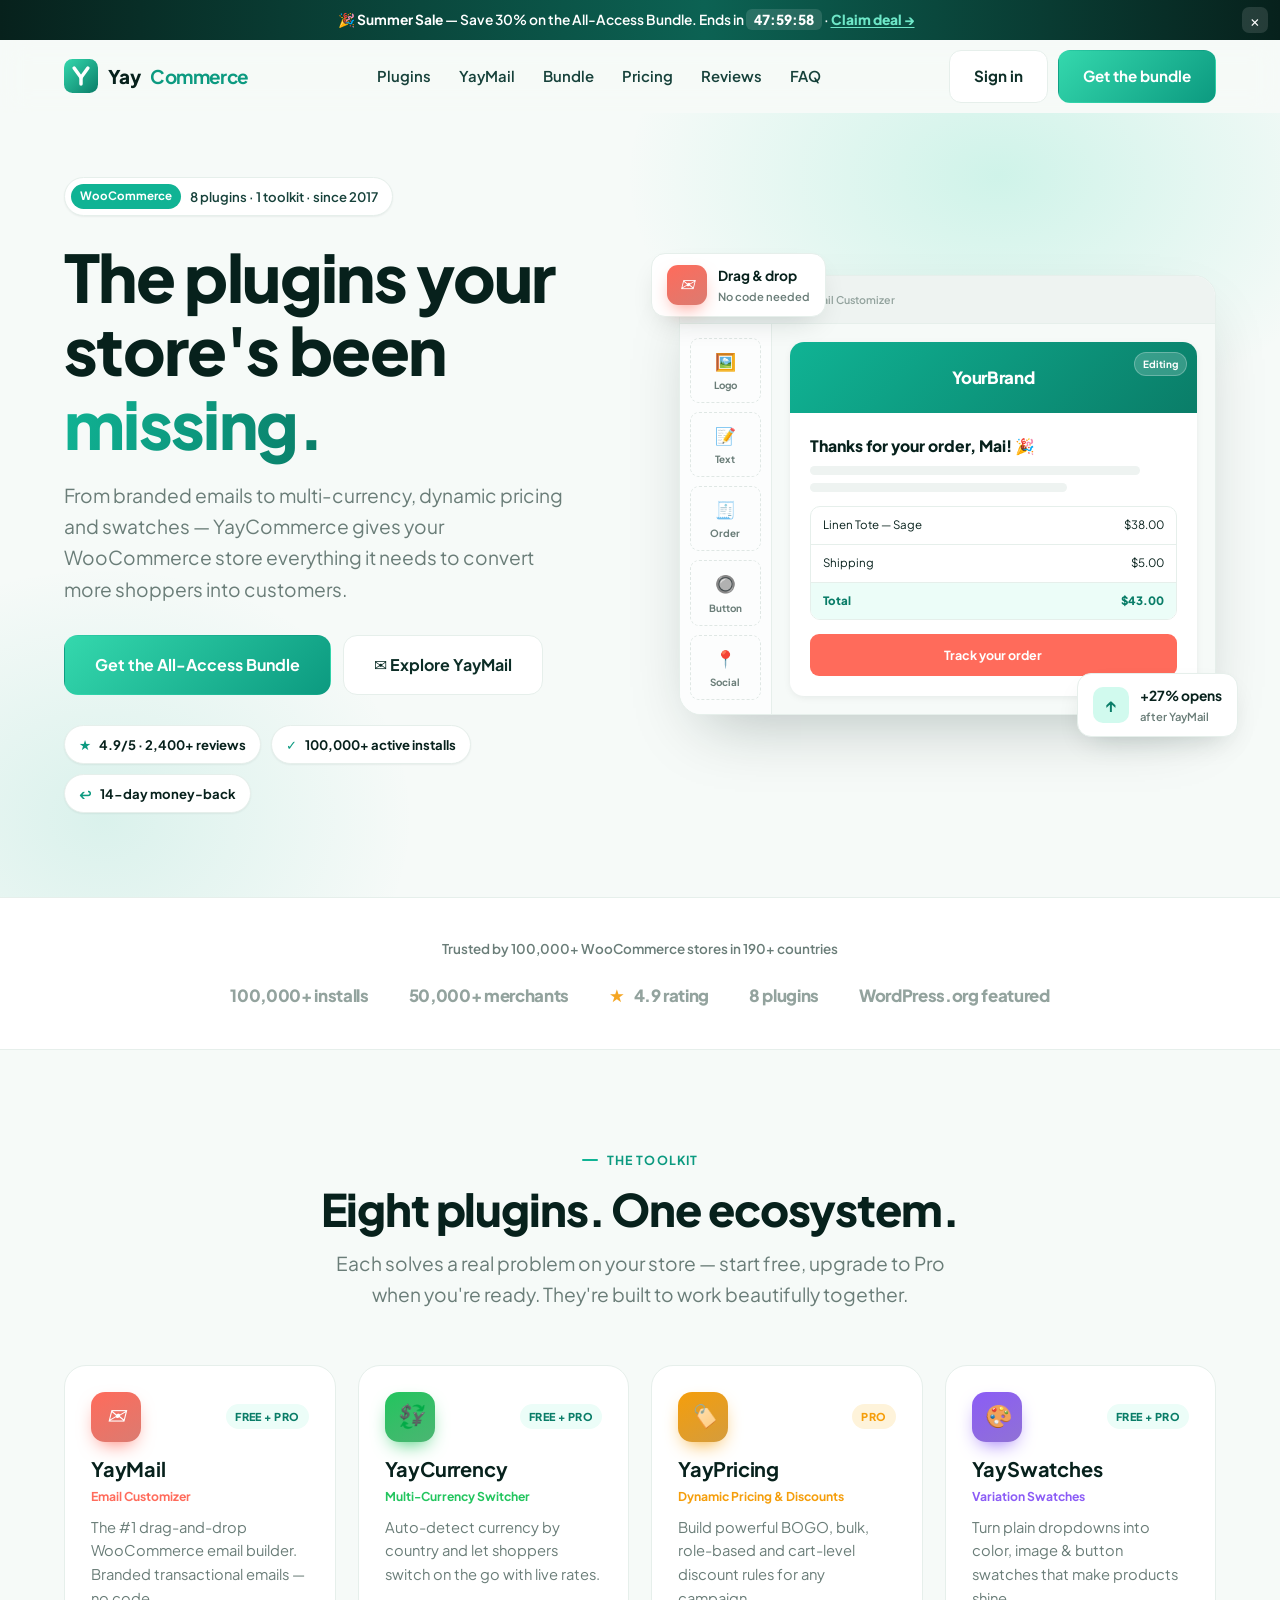
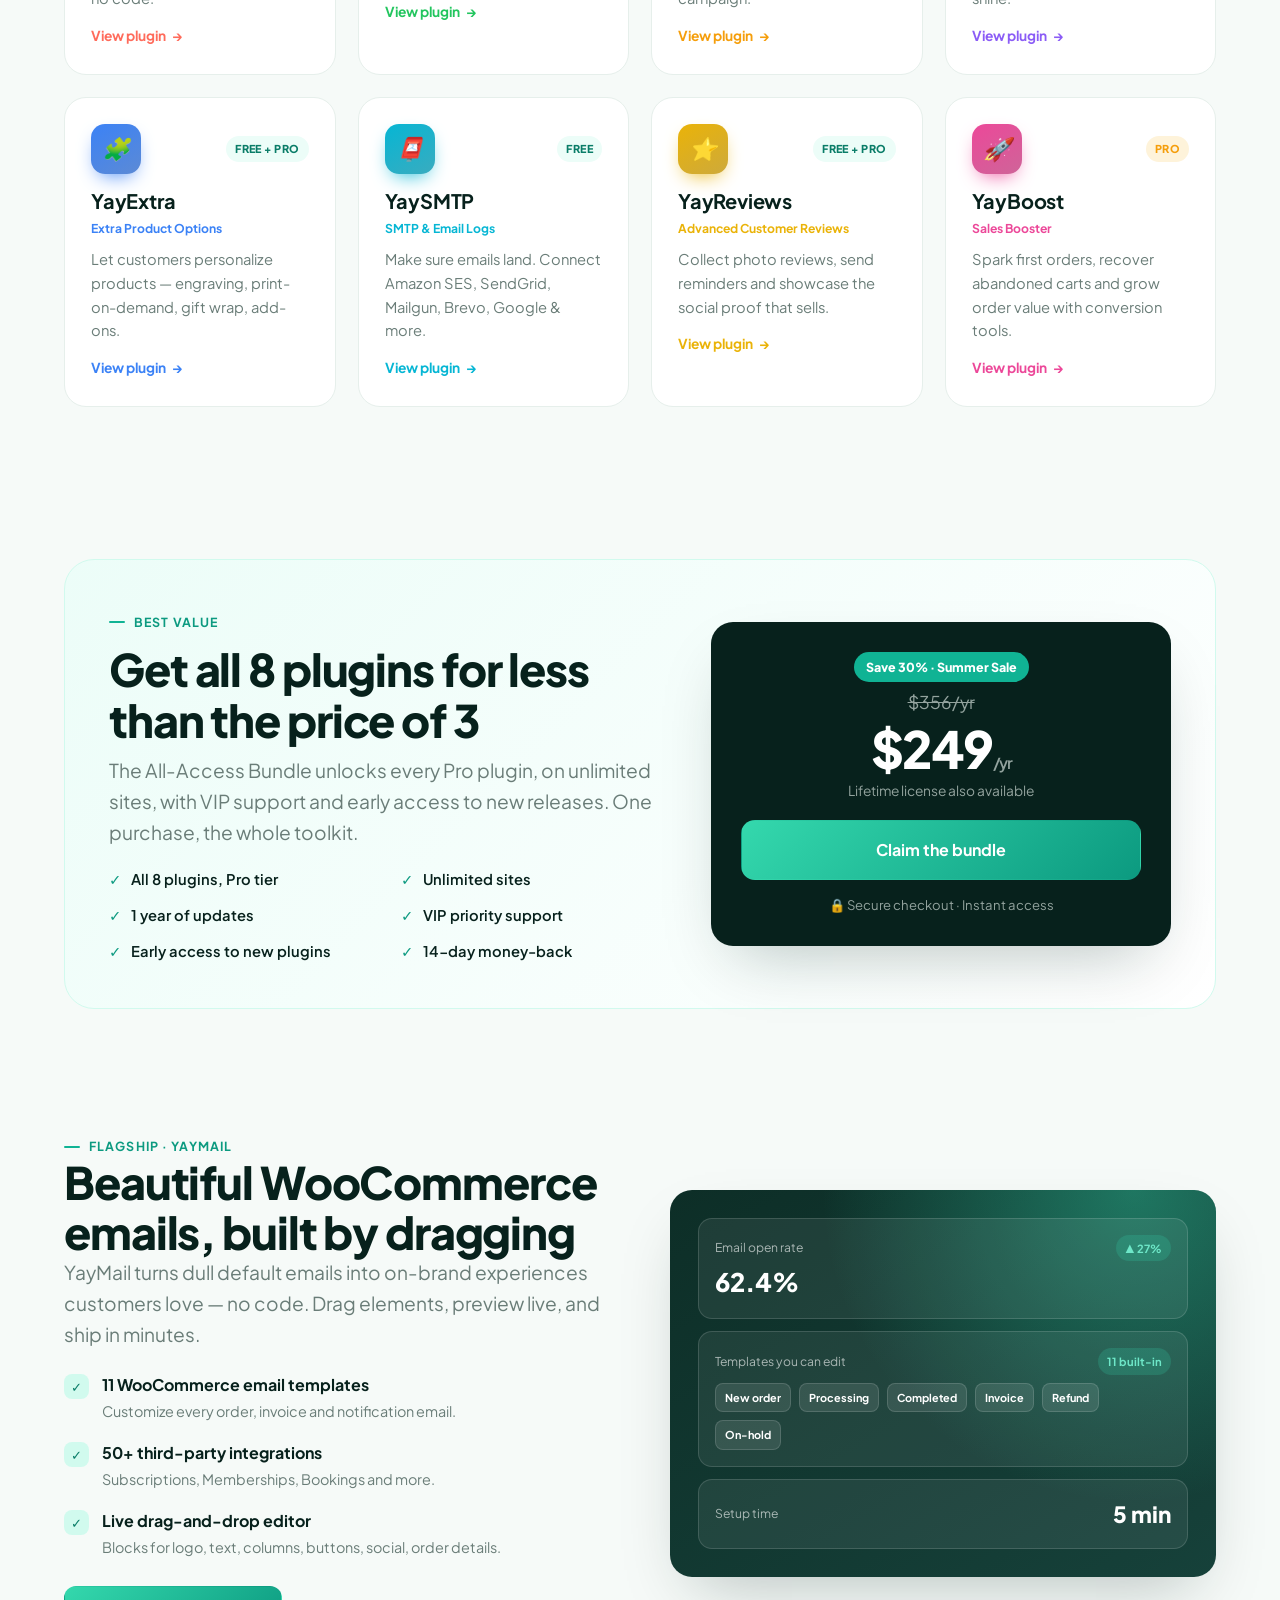
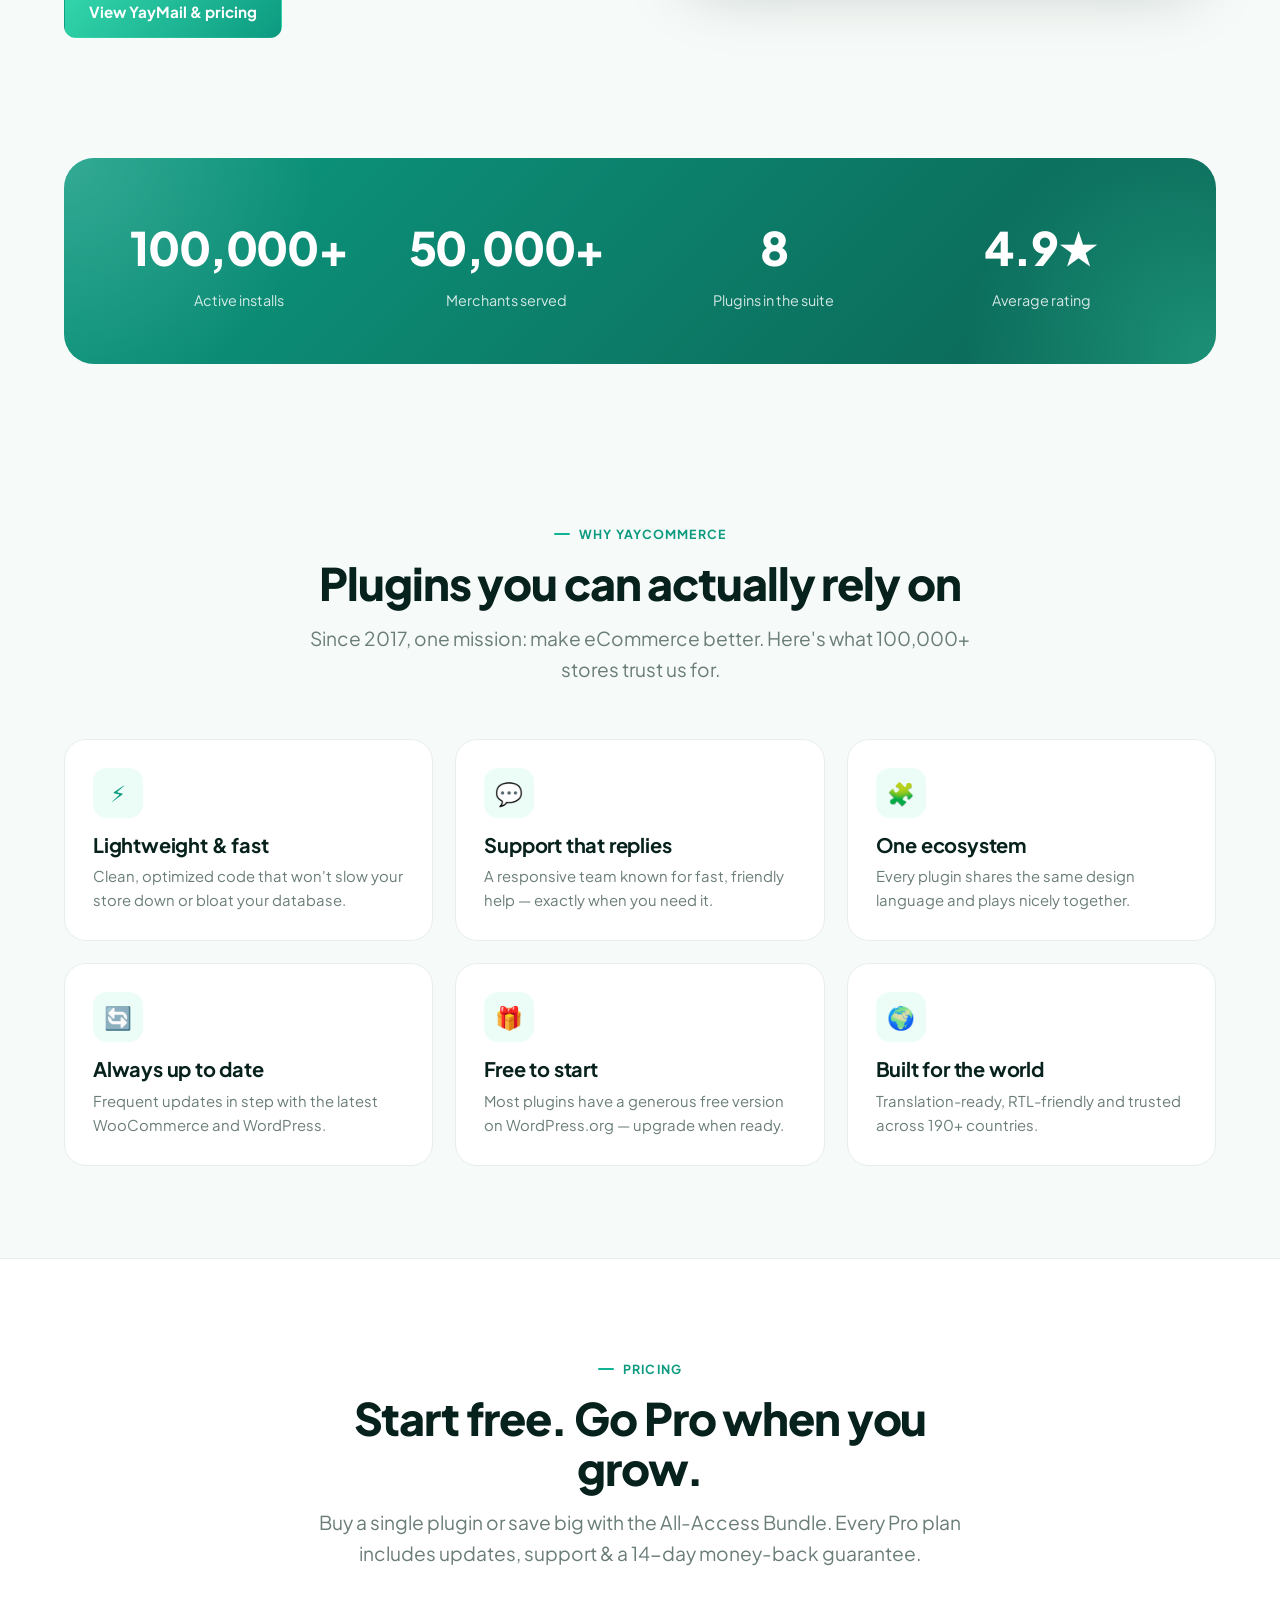
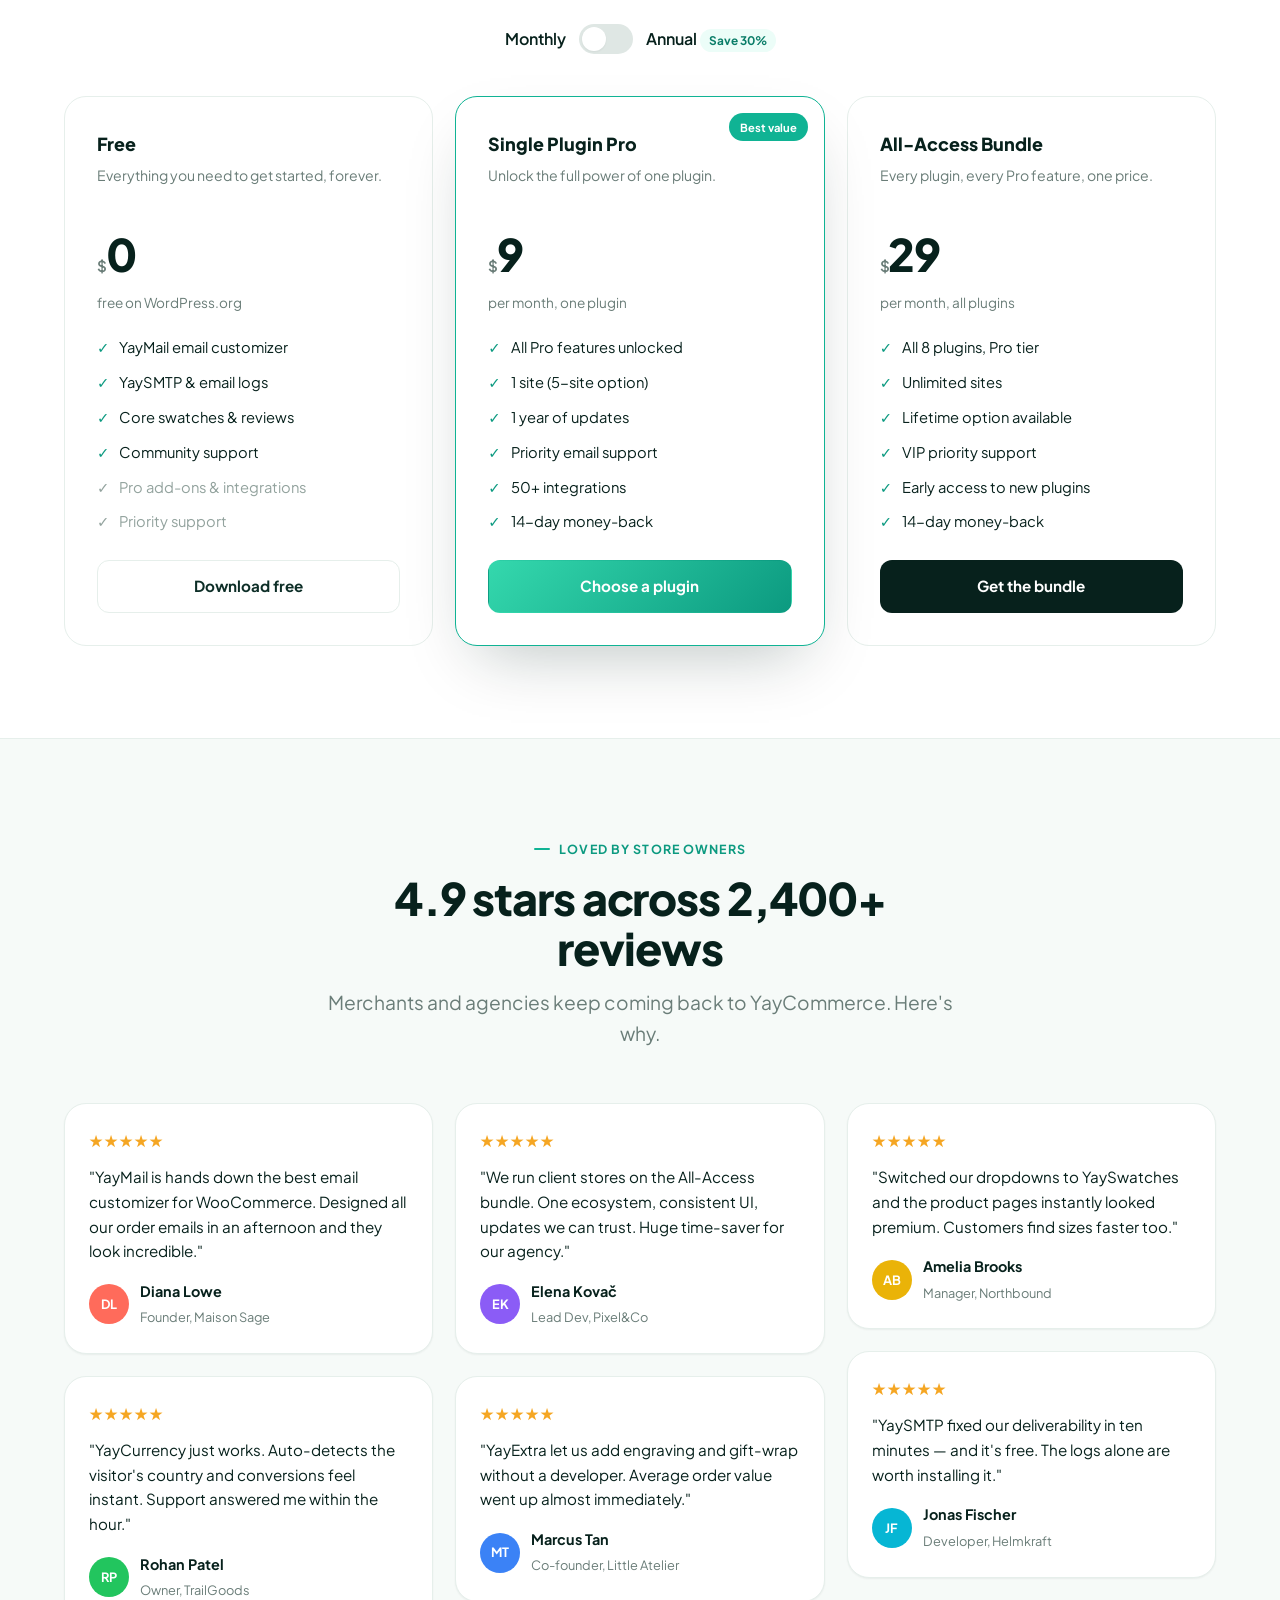
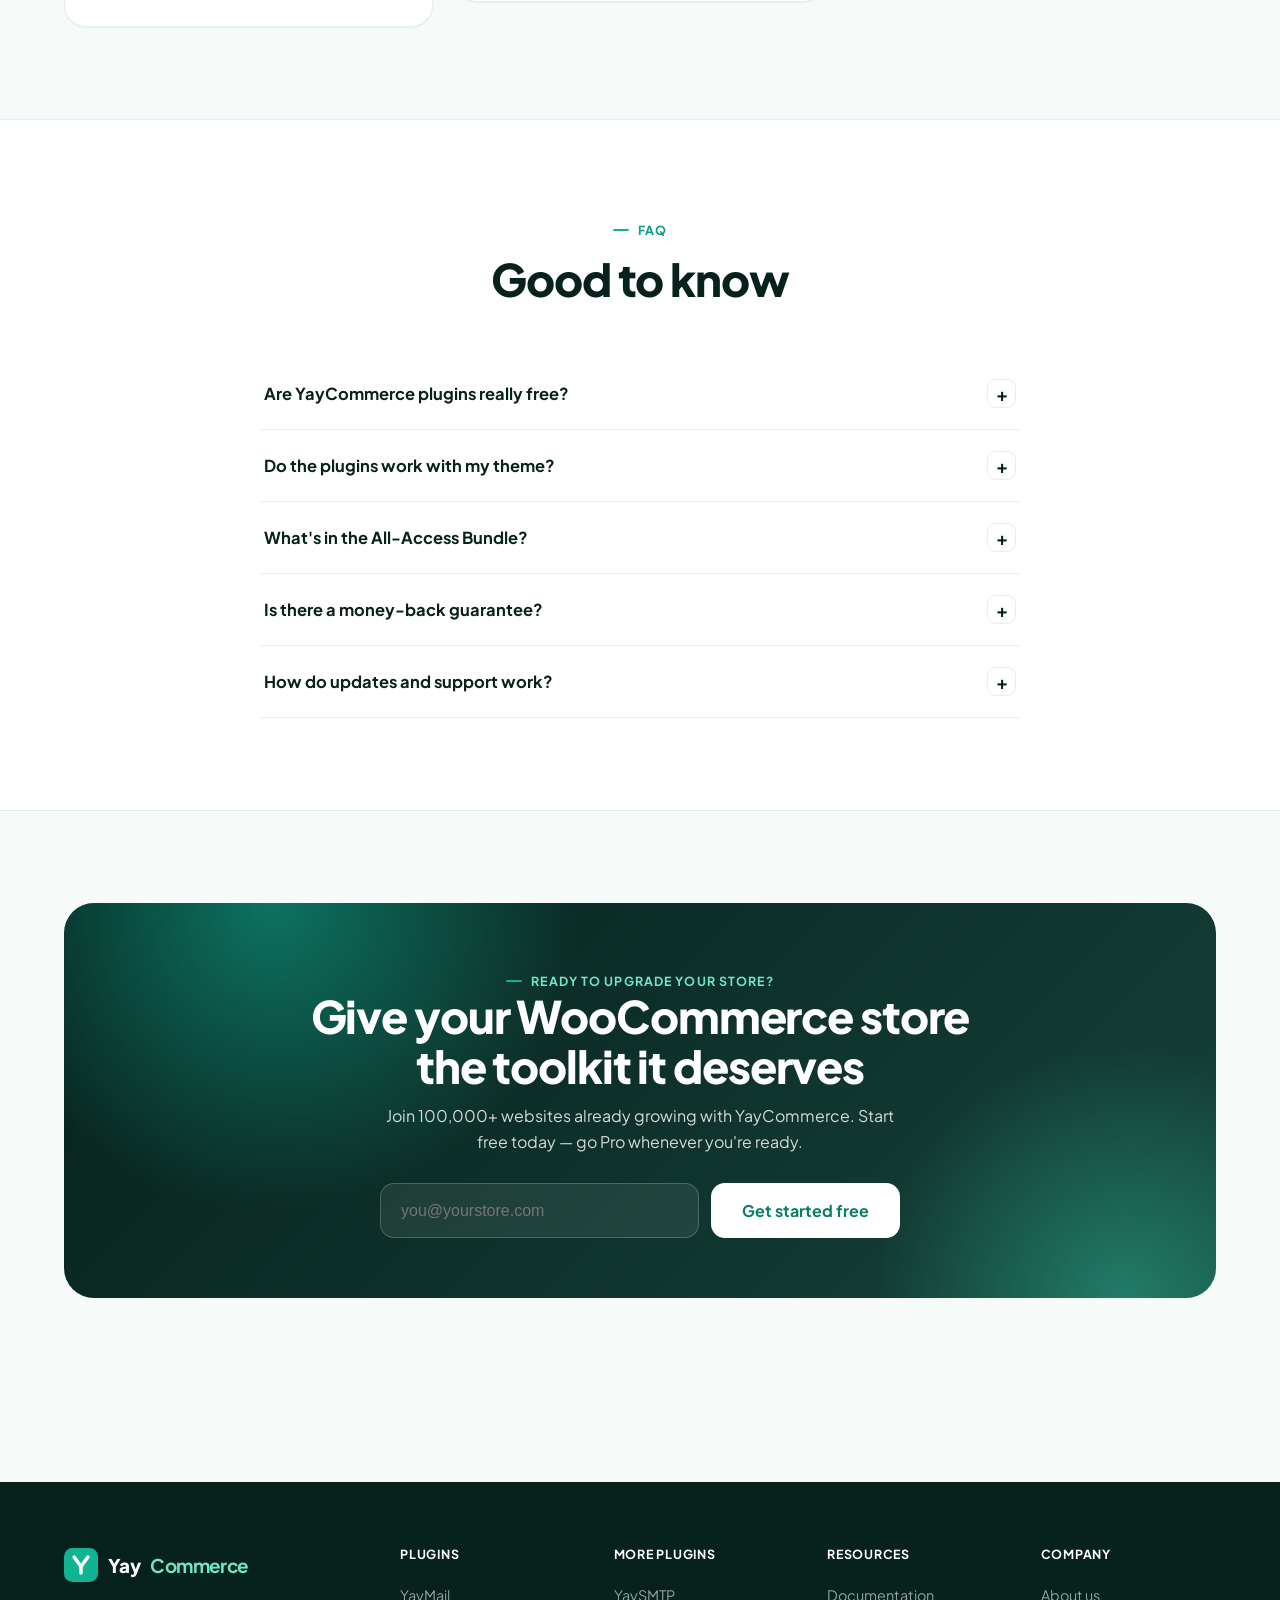
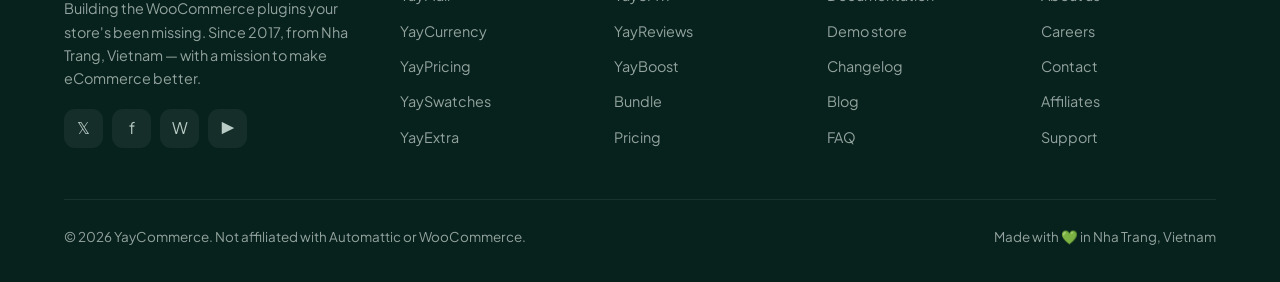
==== commit 8f8c94a2: "V2: conversion-optimized site + YayMail product page Major upgrade focused on driving purchases, usi" ====
--- a/index.html
+++ b/index.html
@@ -4,7 +4,7 @@
   <meta charset="UTF-8" />
   <meta name="viewport" content="width=device-width, initial-scale=1.0" />
   <title>YayCommerce — WooCommerce plugins your store's been missing</title>
-  <meta name="description" content="One brand, a full toolkit. YayCommerce builds the WooCommerce plugins your store needs — email customization, multi-currency, dynamic pricing, swatches, extra options and more. Trusted by 100,000+ websites." />
+  <meta name="description" content="One brand, a full toolkit. Premium WooCommerce plugins for email, currency, pricing, swatches & more. Trusted by 100,000+ stores. Save 30% on the All-Access Bundle." />
   <meta name="theme-color" content="#10b394" />
   <link rel="icon" href="assets/img/favicon.svg" type="image/svg+xml" />
   <meta property="og:title" content="YayCommerce — WooCommerce plugins your store's been missing" />
@@ -12,10 +12,17 @@
   <meta property="og:type" content="website" />
   <link rel="preconnect" href="https://fonts.googleapis.com" />
   <link rel="preconnect" href="https://fonts.gstatic.com" crossorigin />
+  <link rel="preconnect" href="https://ps.w.org" crossorigin />
   <link href="https://fonts.googleapis.com/css2?family=Plus+Jakarta+Sans:wght@400;500;600;700;800&display=swap" rel="stylesheet" />
   <link rel="stylesheet" href="assets/css/styles.css" />
 </head>
 <body>
+  <!-- Announcement -->
+  <div class="announce" role="region" aria-label="Promotion">
+    <span>🎉 <strong>Summer Sale</strong> — Save 30% on the All-Access Bundle. Ends in <span class="countdown" data-countdown>48:00:00</span> · <a href="#pricing">Claim deal →</a></span>
+    <button class="x" data-announce-close aria-label="Dismiss">×</button>
+  </div>
+
   <!-- Header -->
   <header class="site-header">
     <div class="container nav">
@@ -30,15 +37,15 @@
       </a>
       <nav class="nav-links" aria-label="Primary">
         <a href="#plugins">Plugins</a>
-        <a href="#yaymail">YayMail</a>
-        <a href="#why">Why us</a>
+        <a href="product.html">YayMail</a>
+        <a href="#bundle">Bundle</a>
         <a href="#pricing">Pricing</a>
         <a href="#reviews">Reviews</a>
         <a href="#faq">FAQ</a>
       </nav>
       <div class="nav-cta">
-        <a href="#" class="btn btn--ghost">Documentation</a>
-        <a href="#plugins" class="btn btn--primary">Get plugins</a>
+        <a href="#" class="btn btn--ghost">Sign in</a>
+        <a href="#pricing" class="btn btn--primary">Get the bundle</a>
         <button class="nav-toggle" aria-label="Toggle menu" aria-expanded="false"><span></span></button>
       </div>
     </div>
@@ -49,32 +56,23 @@
     <section class="hero">
       <div class="container hero-grid">
         <div class="hero-copy" data-reveal>
-          <span class="hero-badge"><span class="tag">WooCommerce</span> Building plugins since 2017 · Nha Trang 🇻🇳</span>
-          <h1 class="display">One brand,<br />a <span class="gradient-text">full toolkit.</span></h1>
-          <p class="lead">YayCommerce builds the WooCommerce plugins your store's been missing — from email customization to multi-currency, dynamic pricing, swatches and more. Beautiful, reliable, and a joy to use.</p>
+          <span class="hero-badge"><span class="tag">WooCommerce</span> 8 plugins · 1 toolkit · since 2017</span>
+          <h1 class="display">The plugins your<br />store's been <span class="gradient-text">missing.</span></h1>
+          <p class="lead">From branded emails to multi-currency, dynamic pricing and swatches — YayCommerce gives your WooCommerce store everything it needs to convert more shoppers into customers.</p>
           <div class="hero-actions">
-            <a href="#plugins" class="btn btn--primary btn--lg">Explore the plugins</a>
-            <a href="#yaymail" class="btn btn--ghost btn--lg">✉️ Meet YayMail</a>
-          </div>
-          <div class="hero-proof">
-            <div class="avatars" aria-hidden="true">
-              <span style="background:#ff6b5b">W</span>
-              <span style="background:#22c55e">P</span>
-              <span style="background:#8b5cf6">S</span>
-              <span style="background:#3b82f6">E</span>
-              <span style="background:#07211c">+</span>
-            </div>
-            <div>
-              <div class="stars">★★★★★</div>
-              <span>Trusted by <strong>100,000+</strong> websites worldwide</span>
-            </div>
-          </div>
-        </div>
-
-        <!-- YayMail email-builder mock -->
+            <a href="#pricing" class="btn btn--primary btn--lg">Get the All-Access Bundle</a>
+            <a href="product.html" class="btn btn--ghost btn--lg">✉️ Explore YayMail</a>
+          </div>
+          <div class="tbadges">
+            <span class="tbadge"><span class="i">★</span> 4.9/5 · 2,400+ reviews</span>
+            <span class="tbadge"><span class="i">✓</span> 100,000+ active installs</span>
+            <span class="tbadge"><span class="i">↩</span> 14-day money-back</span>
+          </div>
+        </div>
+
         <div class="hero-visual" data-reveal data-delay="120">
           <div class="float-chip c1">
-            <span class="ic" style="background:#ffe9e6;color:#ff6b5b">✉️</span>
+            <span class="picon sm" style="--c:var(--mail)"><img src="https://ps.w.org/yaymail/assets/icon-256x256.png" alt="" loading="lazy" onerror="this.remove()"><i>✉️</i></span>
             <div>Drag &amp; drop<small>No code needed</small></div>
           </div>
           <div class="mail-app" aria-hidden="true">
@@ -112,8 +110,8 @@
             </div>
           </div>
           <div class="float-chip c2">
-            <span class="ic" style="background:#d1faee;color:#0a7d68">★</span>
-            <div>4.9 / 5<small>2,400+ reviews</small></div>
+            <span class="ic" style="background:#d1faee;color:#0a7d68">↑</span>
+            <div>+27% opens<small>after YayMail</small></div>
           </div>
         </div>
       </div>
@@ -122,12 +120,12 @@
     <!-- Trust strip -->
     <section class="trust">
       <div class="container">
-        <p>Powering WooCommerce stores in 190+ countries</p>
+        <p>Trusted by 100,000+ WooCommerce stores in 190+ countries</p>
         <div class="trust-row">
-          <span class="item">100,000+ active installs</span>
+          <span class="item">100,000+ installs</span>
           <span class="item">50,000+ merchants</span>
-          <span class="item"><span class="star">★</span> 4.9 average rating</span>
-          <span class="item">8 powerful plugins</span>
+          <span class="item"><span class="star">★</span> 4.9 rating</span>
+          <span class="item">8 plugins</span>
           <span class="item">WordPress.org featured</span>
         </div>
       </div>
@@ -138,66 +136,89 @@
       <div class="container">
         <div class="section-head center" data-reveal>
           <span class="eyebrow">The toolkit</span>
-          <h2>Every plugin your WooCommerce store needs</h2>
-          <p class="lead">Each one solves a real problem — start free, upgrade to Pro when you're ready. They're built to work beautifully together.</p>
+          <h2>Eight plugins. One ecosystem.</h2>
+          <p class="lead">Each solves a real problem on your store — start free, upgrade to Pro when you're ready. They're built to work beautifully together.</p>
         </div>
         <div class="grid grid-4">
-          <article class="plugin" style="--c:var(--mail)" data-reveal>
-            <div class="top"><div class="ic">✉️</div><span class="free">Free + Pro</span></div>
-            <h3>YayMail</h3>
-            <div class="role">Email Customizer</div>
-            <p>The #1 drag-and-drop WooCommerce email template builder. Design branded transactional emails — no code.</p>
-            <a href="#yaymail" class="more">Learn more</a>
-          </article>
-          <article class="plugin" style="--c:var(--currency)" data-reveal data-delay="60">
-            <div class="top"><div class="ic">💱</div><span class="free">Free + Pro</span></div>
-            <h3>YayCurrency</h3>
-            <div class="role">Multi-Currency Switcher</div>
-            <p>Auto-detect currency by country and let shoppers switch on the go with real-time exchange rates.</p>
-            <a href="#" class="more">Learn more</a>
-          </article>
-          <article class="plugin" style="--c:var(--pricing)" data-reveal data-delay="120">
-            <div class="top"><div class="ic">🏷️</div><span class="free pro">Pro</span></div>
-            <h3>YayPricing</h3>
-            <div class="role">Dynamic Pricing &amp; Discounts</div>
-            <p>Build powerful discount rules — BOGO, bulk, role-based and cart-level pricing for any campaign.</p>
-            <a href="#" class="more">Learn more</a>
-          </article>
-          <article class="plugin" style="--c:var(--swatch)" data-reveal data-delay="180">
-            <div class="top"><div class="ic">🎨</div><span class="free">Free + Pro</span></div>
-            <h3>YaySwatches</h3>
-            <div class="role">Variation Swatches</div>
-            <p>Replace plain dropdowns with color, image and button swatches that make variable products shine.</p>
-            <a href="#" class="more">Learn more</a>
-          </article>
-          <article class="plugin" style="--c:var(--extra)" data-reveal>
-            <div class="top"><div class="ic">🧩</div><span class="free">Free + Pro</span></div>
-            <h3>YayExtra</h3>
-            <div class="role">Extra Product Options</div>
-            <p>Let customers personalize products — engraving, print-on-demand, gift wrap and custom add-ons.</p>
-            <a href="#" class="more">Learn more</a>
-          </article>
-          <article class="plugin" style="--c:var(--smtp)" data-reveal data-delay="60">
-            <div class="top"><div class="ic">📮</div><span class="free">Free</span></div>
-            <h3>YaySMTP</h3>
-            <div class="role">SMTP &amp; Email Logs</div>
-            <p>Make sure emails actually land. Connect Amazon SES, SendGrid, Mailgun, Brevo, Google &amp; more.</p>
-            <a href="#" class="more">Learn more</a>
-          </article>
-          <article class="plugin" style="--c:var(--reviews)" data-reveal data-delay="120">
-            <div class="top"><div class="ic">⭐</div><span class="free">Free + Pro</span></div>
-            <h3>YayReviews</h3>
-            <div class="role">Advanced Customer Reviews</div>
-            <p>Collect photo reviews, send reminders and showcase social proof that turns browsers into buyers.</p>
-            <a href="#" class="more">Learn more</a>
-          </article>
-          <article class="plugin" style="--c:var(--boost)" data-reveal data-delay="180">
-            <div class="top"><div class="ic">🚀</div><span class="free pro">Pro</span></div>
-            <h3>YayBoost</h3>
-            <div class="role">Sales Booster</div>
-            <p>Spark first orders, recover abandoned carts and grow order value with built-in conversion tools.</p>
-            <a href="#" class="more">Learn more</a>
-          </article>
+          <a class="plugin" href="product.html" style="--c:var(--mail)" data-reveal>
+            <div class="top"><span class="picon" style="--c:var(--mail)"><img src="https://ps.w.org/yaymail/assets/icon-256x256.png" alt="YayMail" loading="lazy" onerror="this.remove()"><i>✉️</i></span><span class="free">Free + Pro</span></div>
+            <h3>YayMail</h3><div class="role">Email Customizer</div>
+            <p>The #1 drag-and-drop WooCommerce email builder. Branded transactional emails — no code.</p>
+            <span class="more">View plugin</span>
+          </a>
+          <a class="plugin" href="product.html" style="--c:var(--currency)" data-reveal data-delay="60">
+            <div class="top"><span class="picon" style="--c:var(--currency)"><img src="https://ps.w.org/yaycurrency/assets/icon-256x256.png" alt="YayCurrency" loading="lazy" onerror="this.remove()"><i>💱</i></span><span class="free">Free + Pro</span></div>
+            <h3>YayCurrency</h3><div class="role">Multi-Currency Switcher</div>
+            <p>Auto-detect currency by country and let shoppers switch on the go with live rates.</p>
+            <span class="more">View plugin</span>
+          </a>
+          <a class="plugin" href="product.html" style="--c:var(--pricing)" data-reveal data-delay="120">
+            <div class="top"><span class="picon" style="--c:var(--pricing)"><img src="https://ps.w.org/yaypricing/assets/icon-256x256.png" alt="YayPricing" loading="lazy" onerror="this.remove()"><i>🏷️</i></span><span class="free pro">Pro</span></div>
+            <h3>YayPricing</h3><div class="role">Dynamic Pricing &amp; Discounts</div>
+            <p>Build powerful BOGO, bulk, role-based and cart-level discount rules for any campaign.</p>
+            <span class="more">View plugin</span>
+          </a>
+          <a class="plugin" href="product.html" style="--c:var(--swatch)" data-reveal data-delay="180">
+            <div class="top"><span class="picon" style="--c:var(--swatch)"><img src="https://ps.w.org/yayswatches/assets/icon-256x256.png" alt="YaySwatches" loading="lazy" onerror="this.remove()"><i>🎨</i></span><span class="free">Free + Pro</span></div>
+            <h3>YaySwatches</h3><div class="role">Variation Swatches</div>
+            <p>Turn plain dropdowns into color, image &amp; button swatches that make products shine.</p>
+            <span class="more">View plugin</span>
+          </a>
+          <a class="plugin" href="product.html" style="--c:var(--extra)" data-reveal>
+            <div class="top"><span class="picon" style="--c:var(--extra)"><img src="https://ps.w.org/yayextra/assets/icon-256x256.png" alt="YayExtra" loading="lazy" onerror="this.remove()"><i>🧩</i></span><span class="free">Free + Pro</span></div>
+            <h3>YayExtra</h3><div class="role">Extra Product Options</div>
+            <p>Let customers personalize products — engraving, print-on-demand, gift wrap, add-ons.</p>
+            <span class="more">View plugin</span>
+          </a>
+          <a class="plugin" href="product.html" style="--c:var(--smtp)" data-reveal data-delay="60">
+            <div class="top"><span class="picon" style="--c:var(--smtp)"><img src="https://ps.w.org/yaysmtp/assets/icon-256x256.png" alt="YaySMTP" loading="lazy" onerror="this.remove()"><i>📮</i></span><span class="free">Free</span></div>
+            <h3>YaySMTP</h3><div class="role">SMTP &amp; Email Logs</div>
+            <p>Make sure emails land. Connect Amazon SES, SendGrid, Mailgun, Brevo, Google &amp; more.</p>
+            <span class="more">View plugin</span>
+          </a>
+          <a class="plugin" href="product.html" style="--c:var(--reviews)" data-reveal data-delay="120">
+            <div class="top"><span class="picon" style="--c:var(--reviews)"><img src="https://ps.w.org/yay-customer-reviews-woocommerce/assets/icon-256x256.png" alt="YayReviews" loading="lazy" onerror="this.remove()"><i>⭐</i></span><span class="free">Free + Pro</span></div>
+            <h3>YayReviews</h3><div class="role">Advanced Customer Reviews</div>
+            <p>Collect photo reviews, send reminders and showcase the social proof that sells.</p>
+            <span class="more">View plugin</span>
+          </a>
+          <a class="plugin" href="product.html" style="--c:var(--boost)" data-reveal data-delay="180">
+            <div class="top"><span class="picon" style="--c:var(--boost)"><i>🚀</i></span><span class="free pro">Pro</span></div>
+            <h3>YayBoost</h3><div class="role">Sales Booster</div>
+            <p>Spark first orders, recover abandoned carts and grow order value with conversion tools.</p>
+            <span class="more">View plugin</span>
+          </a>
+        </div>
+      </div>
+    </section>
+
+    <!-- Bundle value -->
+    <section class="section section--tight" id="bundle">
+      <div class="container">
+        <div class="value-band" data-reveal>
+          <div class="value-grid">
+            <div>
+              <span class="eyebrow">Best value</span>
+              <h2 style="margin:12px 0 10px">Get all 8 plugins for less than the price of 3</h2>
+              <p class="lead">The All-Access Bundle unlocks every Pro plugin, on unlimited sites, with VIP support and early access to new releases. One purchase, the whole toolkit.</p>
+              <ul class="value-list">
+                <li><span class="ck">✓</span> All 8 plugins, Pro tier</li>
+                <li><span class="ck">✓</span> Unlimited sites</li>
+                <li><span class="ck">✓</span> 1 year of updates</li>
+                <li><span class="ck">✓</span> VIP priority support</li>
+                <li><span class="ck">✓</span> Early access to new plugins</li>
+                <li><span class="ck">✓</span> 14-day money-back</li>
+              </ul>
+            </div>
+            <div class="save-box">
+              <span class="save-pill">Save 30% · Summer Sale</span>
+              <div class="was">$356/yr</div>
+              <div class="now">$249<small>/yr</small></div>
+              <p style="color:var(--slate-400);font-size:0.86rem;margin-bottom:18px">Lifetime license also available</p>
+              <a href="#pricing" class="btn btn--primary btn--block btn--lg">Claim the bundle</a>
+              <div class="secure" style="color:var(--slate-400)">🔒 Secure checkout · Instant access</div>
+            </div>
+          </div>
         </div>
       </div>
     </section>
@@ -208,13 +229,13 @@
         <div class="sl-copy" data-reveal>
           <span class="eyebrow">Flagship · YayMail</span>
           <h2>Beautiful WooCommerce emails, built by dragging</h2>
-          <p class="lead">YayMail turns dull default emails into on-brand experiences your customers love. Drag elements into place, preview live, and ship — all without touching a line of code.</p>
+          <p class="lead">YayMail turns dull default emails into on-brand experiences customers love — no code. Drag elements, preview live, and ship in minutes.</p>
           <ul class="feature-list">
             <li><span class="ck">✓</span><div><strong>11 WooCommerce email templates</strong><span>Customize every order, invoice and notification email.</span></div></li>
-            <li><span class="ck">✓</span><div><strong>50+ third-party integrations</strong><span>Works with Subscriptions, Memberships, Bookings and more.</span></div></li>
-            <li><span class="ck">✓</span><div><strong>Live drag-and-drop editor</strong><span>Blocks for logo, text, columns, buttons, social and order details.</span></div></li>
+            <li><span class="ck">✓</span><div><strong>50+ third-party integrations</strong><span>Subscriptions, Memberships, Bookings and more.</span></div></li>
+            <li><span class="ck">✓</span><div><strong>Live drag-and-drop editor</strong><span>Blocks for logo, text, columns, buttons, social, order details.</span></div></li>
           </ul>
-          <a href="#pricing" class="btn btn--primary" style="margin-top:26px">Start free with YayMail</a>
+          <a href="product.html" class="btn btn--primary" style="margin-top:26px">View YayMail &amp; pricing</a>
         </div>
         <div class="sl-media" data-reveal data-delay="120">
           <div class="glass">
@@ -223,13 +244,9 @@
           </div>
           <div class="glass">
             <div class="row"><small>Templates you can edit</small><span class="chip-pill">11 built-in</span></div>
-            <div class="tmpl-row">
-              <span>New order</span><span>Processing</span><span>Completed</span><span>Invoice</span><span>Refund</span><span>On-hold</span>
-            </div>
-          </div>
-          <div class="glass">
-            <div class="row"><small>Setup time</small><span class="big" style="font-size:1.4rem">5 min</span></div>
-          </div>
+            <div class="tmpl-row"><span>New order</span><span>Processing</span><span>Completed</span><span>Invoice</span><span>Refund</span><span>On-hold</span></div>
+          </div>
+          <div class="glass"><div class="row"><small>Setup time</small><span class="big" style="font-size:1.4rem">5 min</span></div></div>
         </div>
       </div>
     </section>
@@ -254,30 +271,15 @@
         <div class="section-head center" data-reveal>
           <span class="eyebrow">Why YayCommerce</span>
           <h2>Plugins you can actually rely on</h2>
-          <p class="lead">Since 2017 we've had one mission: make eCommerce better. Here's what 100,000+ stores trust us for.</p>
+          <p class="lead">Since 2017, one mission: make eCommerce better. Here's what 100,000+ stores trust us for.</p>
         </div>
         <div class="grid grid-3">
           <div class="bcard" data-reveal><div class="ic">⚡</div><h3>Lightweight &amp; fast</h3><p>Clean, optimized code that won't slow your store down or bloat your database.</p></div>
           <div class="bcard" data-reveal data-delay="60"><div class="ic">💬</div><h3>Support that replies</h3><p>A responsive team known for fast, friendly help — exactly when you need it.</p></div>
           <div class="bcard" data-reveal data-delay="120"><div class="ic">🧩</div><h3>One ecosystem</h3><p>Every plugin shares the same design language and plays nicely together.</p></div>
-          <div class="bcard" data-reveal><div class="ic">🔄</div><h3>Always up to date</h3><p>Frequent updates that stay in step with the latest WooCommerce and WordPress.</p></div>
-          <div class="bcard" data-reveal data-delay="60"><div class="ic">🎁</div><h3>Free to start</h3><p>Most plugins have a generous free version on WordPress.org — upgrade only when ready.</p></div>
+          <div class="bcard" data-reveal><div class="ic">🔄</div><h3>Always up to date</h3><p>Frequent updates in step with the latest WooCommerce and WordPress.</p></div>
+          <div class="bcard" data-reveal data-delay="60"><div class="ic">🎁</div><h3>Free to start</h3><p>Most plugins have a generous free version on WordPress.org — upgrade when ready.</p></div>
           <div class="bcard" data-reveal data-delay="120"><div class="ic">🌍</div><h3>Built for the world</h3><p>Translation-ready, RTL-friendly and trusted across 190+ countries.</p></div>
-        </div>
-      </div>
-    </section>
-
-    <!-- How it works -->
-    <section class="section section--tight">
-      <div class="container">
-        <div class="section-head center" data-reveal>
-          <span class="eyebrow">Get started</span>
-          <h2>Up and running in minutes</h2>
-        </div>
-        <div class="steps">
-          <div class="step" data-reveal><div class="n">1</div><h3>Install the plugin</h3><p>Download free from WordPress.org or upload the Pro zip — activates in one click.</p></div>
-          <div class="step" data-reveal data-delay="80"><div class="n">2</div><h3>Customize visually</h3><p>Configure everything from a clean dashboard with live preview. No coding required.</p></div>
-          <div class="step" data-reveal data-delay="160"><div class="n">3</div><h3>Sell more</h3><p>Launch and watch better emails, pricing and product pages lift your conversions.</p></div>
         </div>
       </div>
     </section>
@@ -288,7 +290,7 @@
         <div class="section-head center" data-reveal>
           <span class="eyebrow">Pricing</span>
           <h2>Start free. Go Pro when you grow.</h2>
-          <p class="lead">Buy a single plugin or save big with the all-access bundle. Every Pro plan includes updates &amp; support, with a 14-day money-back guarantee.</p>
+          <p class="lead">Buy a single plugin or save big with the All-Access Bundle. Every Pro plan includes updates, support &amp; a 14-day money-back guarantee.</p>
         </div>
         <div class="toggle-wrap" data-reveal>
           <span>Monthly</span>
@@ -318,13 +320,13 @@
             <div class="per"><span data-monthly>per month, one plugin</span><span data-yearly hidden>per year, one plugin</span></div>
             <ul>
               <li><span class="ck">✓</span> All Pro features unlocked</li>
-              <li><span class="ck">✓</span> Use on 1 site (5-site option)</li>
+              <li><span class="ck">✓</span> 1 site (5-site option)</li>
               <li><span class="ck">✓</span> 1 year of updates</li>
               <li><span class="ck">✓</span> Priority email support</li>
-              <li><span class="ck">✓</span> 50+ third-party integrations</li>
+              <li><span class="ck">✓</span> 50+ integrations</li>
               <li><span class="ck">✓</span> 14-day money-back</li>
             </ul>
-            <a href="#" class="btn btn--primary btn--block">Get Pro</a>
+            <a href="product.html" class="btn btn--primary btn--block">Choose a plugin</a>
           </div>
           <div class="price-card" data-reveal data-delay="160">
             <div class="plan">All-Access Bundle</div>
@@ -333,7 +335,7 @@
             <div class="per"><span data-monthly>per month, all plugins</span><span data-yearly hidden>per year, all plugins</span></div>
             <ul>
               <li><span class="ck">✓</span> All 8 plugins, Pro tier</li>
-              <li><span class="ck">✓</span> Use on unlimited sites</li>
+              <li><span class="ck">✓</span> Unlimited sites</li>
               <li><span class="ck">✓</span> Lifetime option available</li>
               <li><span class="ck">✓</span> VIP priority support</li>
               <li><span class="ck">✓</span> Early access to new plugins</li>
@@ -354,36 +356,12 @@
           <p class="lead">Merchants and agencies keep coming back to YayCommerce. Here's why.</p>
         </div>
         <div class="quote-grid">
-          <figure class="quote" data-reveal>
-            <div class="stars">★★★★★</div>
-            <p>"YayMail is hands down the best email customizer for WooCommerce. Designed all our order emails in an afternoon and they look incredible."</p>
-            <div class="who"><span class="av" style="background:#ff6b5b">DL</span><div><strong>Diana Lowe</strong><span>Founder, Maison Sage</span></div></div>
-          </figure>
-          <figure class="quote" data-reveal data-delay="60">
-            <div class="stars">★★★★★</div>
-            <p>"YayCurrency just works. Auto-detects the visitor's country and the conversions feel instant. Support answered me within the hour."</p>
-            <div class="who"><span class="av" style="background:#22c55e">RP</span><div><strong>Rohan Patel</strong><span>Owner, TrailGoods</span></div></div>
-          </figure>
-          <figure class="quote" data-reveal data-delay="120">
-            <div class="stars">★★★★★</div>
-            <p>"We run client stores on the All-Access bundle. One ecosystem, consistent UI, and updates we can trust. Huge time saver for our agency."</p>
-            <div class="who"><span class="av" style="background:#8b5cf6">EK</span><div><strong>Elena Kovač</strong><span>Lead Dev, Pixel&amp;Co</span></div></div>
-          </figure>
-          <figure class="quote" data-reveal>
-            <div class="stars">★★★★★</div>
-            <p>"YayExtra let us add engraving and gift-wrap options without a developer. Average order value went up almost immediately."</p>
-            <div class="who"><span class="av" style="background:#3b82f6">MT</span><div><strong>Marcus Tan</strong><span>Co-founder, Little Atelier</span></div></div>
-          </figure>
-          <figure class="quote" data-reveal data-delay="60">
-            <div class="stars">★★★★★</div>
-            <p>"Switched our variation dropdowns to YaySwatches and the product pages instantly looked more premium. Customers find sizes faster too."</p>
-            <div class="who"><span class="av" style="background:#eab308">AB</span><div><strong>Amelia Brooks</strong><span>Manager, Northbound</span></div></div>
-          </figure>
-          <figure class="quote" data-reveal data-delay="120">
-            <div class="stars">★★★★★</div>
-            <p>"YaySMTP fixed our email deliverability in ten minutes flat — and it's free. The logs alone are worth installing it."</p>
-            <div class="who"><span class="av" style="background:#06b6d4">JF</span><div><strong>Jonas Fischer</strong><span>Developer, Helmkraft</span></div></div>
-          </figure>
+          <figure class="quote" data-reveal><div class="stars">★★★★★</div><p>"YayMail is hands down the best email customizer for WooCommerce. Designed all our order emails in an afternoon and they look incredible."</p><div class="who"><span class="av" style="background:#ff6b5b">DL</span><div><strong>Diana Lowe</strong><span>Founder, Maison Sage</span></div></div></figure>
+          <figure class="quote" data-reveal data-delay="60"><div class="stars">★★★★★</div><p>"YayCurrency just works. Auto-detects the visitor's country and conversions feel instant. Support answered me within the hour."</p><div class="who"><span class="av" style="background:#22c55e">RP</span><div><strong>Rohan Patel</strong><span>Owner, TrailGoods</span></div></div></figure>
+          <figure class="quote" data-reveal data-delay="120"><div class="stars">★★★★★</div><p>"We run client stores on the All-Access bundle. One ecosystem, consistent UI, updates we can trust. Huge time-saver for our agency."</p><div class="who"><span class="av" style="background:#8b5cf6">EK</span><div><strong>Elena Kovač</strong><span>Lead Dev, Pixel&amp;Co</span></div></div></figure>
+          <figure class="quote" data-reveal><div class="stars">★★★★★</div><p>"YayExtra let us add engraving and gift-wrap without a developer. Average order value went up almost immediately."</p><div class="who"><span class="av" style="background:#3b82f6">MT</span><div><strong>Marcus Tan</strong><span>Co-founder, Little Atelier</span></div></div></figure>
+          <figure class="quote" data-reveal data-delay="60"><div class="stars">★★★★★</div><p>"Switched our dropdowns to YaySwatches and the product pages instantly looked premium. Customers find sizes faster too."</p><div class="who"><span class="av" style="background:#eab308">AB</span><div><strong>Amelia Brooks</strong><span>Manager, Northbound</span></div></div></figure>
+          <figure class="quote" data-reveal data-delay="120"><div class="stars">★★★★★</div><p>"YaySMTP fixed our deliverability in ten minutes — and it's free. The logs alone are worth installing it."</p><div class="who"><span class="av" style="background:#06b6d4">JF</span><div><strong>Jonas Fischer</strong><span>Developer, Helmkraft</span></div></div></figure>
         </div>
       </div>
     </section>
@@ -391,31 +369,13 @@
     <!-- FAQ -->
     <section class="section" id="faq" style="background:#fff;border-block:1px solid var(--border)">
       <div class="container">
-        <div class="section-head center" data-reveal>
-          <span class="eyebrow">FAQ</span>
-          <h2>Good to know</h2>
-        </div>
+        <div class="section-head center" data-reveal><span class="eyebrow">FAQ</span><h2>Good to know</h2></div>
         <div class="faq" data-reveal>
-          <div class="faq-item">
-            <button class="faq-q" aria-expanded="false">Are YayCommerce plugins really free?<span class="pm">+</span></button>
-            <div class="faq-a"><p>Yes — most of our plugins, including YayMail and YaySMTP, have a fully functional free version on WordPress.org. You only upgrade to Pro when you want advanced features, integrations and priority support.</p></div>
-          </div>
-          <div class="faq-item">
-            <button class="faq-q" aria-expanded="false">Do the plugins work with my theme?<span class="pm">+</span></button>
-            <div class="faq-a"><p>Our plugins are built to WooCommerce and WordPress standards, so they work with virtually any well-coded theme — including popular ones like Astra, Flatsome, Kadence and Blocksy. They're also translation-ready and RTL-friendly.</p></div>
-          </div>
-          <div class="faq-item">
-            <button class="faq-q" aria-expanded="false">What's included in the All-Access Bundle?<span class="pm">+</span></button>
-            <div class="faq-a"><p>Every plugin in the suite at the Pro tier — YayMail, YayCurrency, YayPricing, YaySwatches, YayExtra, YaySMTP, YayReviews and YayBoost — usable on unlimited sites, with VIP support and early access to new plugins.</p></div>
-          </div>
-          <div class="faq-item">
-            <button class="faq-q" aria-expanded="false">Is there a money-back guarantee?<span class="pm">+</span></button>
-            <div class="faq-a"><p>Absolutely. Every Pro purchase is backed by a 14-day money-back guarantee. If a plugin isn't right for your store, just reach out and we'll refund you — no hard feelings.</p></div>
-          </div>
-          <div class="faq-item">
-            <button class="faq-q" aria-expanded="false">How do updates and support work?<span class="pm">+</span></button>
-            <div class="faq-a"><p>Pro licenses include one year of automatic updates and priority support. You'll always get the latest features and compatibility fixes, and our team is known for fast, friendly replies.</p></div>
-          </div>
+          <div class="faq-item"><button class="faq-q" aria-expanded="false">Are YayCommerce plugins really free?<span class="pm">+</span></button><div class="faq-a"><p>Yes — most plugins, including YayMail and YaySMTP, have a fully functional free version on WordPress.org. You only upgrade to Pro for advanced features, integrations and priority support.</p></div></div>
+          <div class="faq-item"><button class="faq-q" aria-expanded="false">Do the plugins work with my theme?<span class="pm">+</span></button><div class="faq-a"><p>They're built to WooCommerce and WordPress standards, so they work with virtually any well-coded theme — Astra, Flatsome, Kadence, Blocksy and more. They're translation-ready and RTL-friendly.</p></div></div>
+          <div class="faq-item"><button class="faq-q" aria-expanded="false">What's in the All-Access Bundle?<span class="pm">+</span></button><div class="faq-a"><p>Every plugin at the Pro tier — YayMail, YayCurrency, YayPricing, YaySwatches, YayExtra, YaySMTP, YayReviews and YayBoost — usable on unlimited sites, with VIP support and early access to new plugins.</p></div></div>
+          <div class="faq-item"><button class="faq-q" aria-expanded="false">Is there a money-back guarantee?<span class="pm">+</span></button><div class="faq-a"><p>Absolutely. Every Pro purchase is backed by a 14-day money-back guarantee. If a plugin isn't right for your store, reach out and we'll refund you — no hard feelings.</p></div></div>
+          <div class="faq-item"><button class="faq-q" aria-expanded="false">How do updates and support work?<span class="pm">+</span></button><div class="faq-a"><p>Pro licenses include one year of automatic updates and priority support. You always get the latest features and compatibility fixes, and our team replies fast.</p></div></div>
         </div>
       </div>
     </section>
@@ -426,10 +386,9 @@
         <div class="cta-band" data-reveal>
           <span class="eyebrow" style="color:var(--teal-300)">Ready to upgrade your store?</span>
           <h2>Give your WooCommerce store<br />the toolkit it deserves</h2>
-          <p>Join 100,000+ websites already growing with YayCommerce plugins. Start free today — go Pro whenever you're ready.</p>
+          <p>Join 100,000+ websites already growing with YayCommerce. Start free today — go Pro whenever you're ready.</p>
           <form class="cta-actions" data-demo-form style="max-width:520px;margin-inline:auto">
-            <input type="email" required placeholder="you@yourstore.com" aria-label="Email address"
-              style="flex:1;min-width:200px;padding:16px 20px;border-radius:14px;border:1px solid rgba(255,255,255,0.2);background:rgba(255,255,255,0.08);color:#fff;font-size:1rem" />
+            <input type="email" required placeholder="you@yourstore.com" aria-label="Email address" style="flex:1;min-width:200px;padding:16px 20px;border-radius:14px;border:1px solid rgba(255,255,255,0.2);background:rgba(255,255,255,0.08);color:#fff;font-size:1rem" />
             <button type="submit" class="btn btn--light btn--lg" data-label="Get started free">Get started free</button>
           </form>
           <p data-form-note hidden style="margin-top:18px;color:var(--teal-300);font-weight:600">🎉 Thanks! Check your inbox to grab your free plugins.</p>
@@ -452,45 +411,12 @@
             Yay<b>Commerce</b>
           </a>
           <p>Building the WooCommerce plugins your store's been missing. Since 2017, from Nha Trang, Vietnam — with a mission to make eCommerce better.</p>
-          <div class="socials">
-            <a href="#" aria-label="X">𝕏</a>
-            <a href="#" aria-label="Facebook">f</a>
-            <a href="#" aria-label="WordPress">W</a>
-            <a href="#" aria-label="YouTube">▶</a>
-          </div>
-        </div>
-        <div class="footer-col">
-          <h4>Plugins</h4>
-          <a href="#yaymail">YayMail</a>
-          <a href="#plugins">YayCurrency</a>
-          <a href="#plugins">YayPricing</a>
-          <a href="#plugins">YaySwatches</a>
-          <a href="#plugins">YayExtra</a>
-        </div>
-        <div class="footer-col">
-          <h4>More plugins</h4>
-          <a href="#plugins">YaySMTP</a>
-          <a href="#plugins">YayReviews</a>
-          <a href="#plugins">YayBoost</a>
-          <a href="#pricing">Bundle</a>
-          <a href="#pricing">Pricing</a>
-        </div>
-        <div class="footer-col">
-          <h4>Resources</h4>
-          <a href="#">Documentation</a>
-          <a href="#">Demo store</a>
-          <a href="#">Changelog</a>
-          <a href="#">Blog</a>
-          <a href="#faq">FAQ</a>
-        </div>
-        <div class="footer-col">
-          <h4>Company</h4>
-          <a href="#">About us</a>
-          <a href="#">Careers</a>
-          <a href="#contact">Contact</a>
-          <a href="#">Affiliates</a>
-          <a href="#">Support</a>
-        </div>
+          <div class="socials"><a href="#" aria-label="X">𝕏</a><a href="#" aria-label="Facebook">f</a><a href="#" aria-label="WordPress">W</a><a href="#" aria-label="YouTube">▶</a></div>
+        </div>
+        <div class="footer-col"><h4>Plugins</h4><a href="product.html">YayMail</a><a href="product.html">YayCurrency</a><a href="product.html">YayPricing</a><a href="product.html">YaySwatches</a><a href="product.html">YayExtra</a></div>
+        <div class="footer-col"><h4>More plugins</h4><a href="product.html">YaySMTP</a><a href="product.html">YayReviews</a><a href="product.html">YayBoost</a><a href="#bundle">Bundle</a><a href="#pricing">Pricing</a></div>
+        <div class="footer-col"><h4>Resources</h4><a href="#">Documentation</a><a href="#">Demo store</a><a href="#">Changelog</a><a href="#">Blog</a><a href="#faq">FAQ</a></div>
+        <div class="footer-col"><h4>Company</h4><a href="#">About us</a><a href="#">Careers</a><a href="#contact">Contact</a><a href="#">Affiliates</a><a href="#">Support</a></div>
       </div>
       <div class="footer-bottom">
         <span>© <span data-year>2026</span> YayCommerce. Not affiliated with Automattic or WooCommerce.</span>
--- a/assets/css/styles.css
+++ b/assets/css/styles.css
@@ -362,3 +362,146 @@
   *, *::before, *::after { animation-duration: .001ms !important; animation-iteration-count: 1 !important; transition-duration: .001ms !important; scroll-behavior: auto; }
   [data-reveal] { opacity: 1; transform: none; }
 }
+
+/* ==========================================================================
+   V2 — conversion components (announcement bar, real icons, buy box,
+   product gallery, sticky buy bar, tabs, comparison)
+   ========================================================================== */
+
+/* Announcement bar */
+.announce {
+  background: linear-gradient(90deg, var(--ink-900), var(--teal-800) 55%, var(--ink-900));
+  color: #fff; font-size: 0.86rem; font-weight: 600;
+  display: flex; align-items: center; justify-content: center; gap: 14px;
+  padding: 9px 44px 9px 16px; position: relative; text-align: center;
+}
+.announce a { color: var(--teal-300); font-weight: 800; text-decoration: underline; text-underline-offset: 2px; }
+.announce .countdown { font-variant-numeric: tabular-nums; background: rgba(255,255,255,0.12); border-radius: 6px; padding: 2px 8px; font-weight: 800; }
+.announce .x { position: absolute; right: 12px; top: 50%; transform: translateY(-50%); width: 26px; height: 26px; border-radius: 7px; border: none; background: rgba(255,255,255,0.12); color: #fff; font-size: 1rem; line-height: 1; }
+.announce .x:hover { background: rgba(255,255,255,0.24); }
+body.announce-closed .announce { display: none; }
+
+/* Real product icon with graceful fallback */
+.picon { --c: var(--teal-500); position: relative; width: 50px; height: 50px; border-radius: 14px; flex: none;
+  display: grid; place-items: center; overflow: hidden; color: #fff; font-size: 1.4rem;
+  background: linear-gradient(150deg, var(--c), color-mix(in srgb, var(--c) 65%, #000 14%)); box-shadow: 0 8px 20px -8px var(--c); }
+.picon img { position: absolute; inset: 0; width: 100%; height: 100%; object-fit: cover; }
+.picon.lg { width: 64px; height: 64px; border-radius: 17px; font-size: 1.8rem; }
+.picon.sm { width: 40px; height: 40px; border-radius: 11px; font-size: 1.1rem; }
+
+/* Inline rating */
+.rating { display: inline-flex; align-items: center; gap: 8px; font-size: 0.9rem; font-weight: 600; color: var(--text-soft); }
+.rating .stars { color: #f5a623; letter-spacing: 1px; }
+.rating b { color: var(--ink-900); }
+
+/* Trust badges row */
+.tbadges { display: flex; flex-wrap: wrap; gap: 10px; }
+.tbadge { display: inline-flex; align-items: center; gap: 8px; background: #fff; border: 1px solid var(--border); border-radius: 999px; padding: 8px 14px; font-size: 0.82rem; font-weight: 700; box-shadow: var(--shadow-xs); }
+.tbadge .i { color: var(--teal-600); }
+
+/* Value / bundle highlight */
+.value-band { background: linear-gradient(135deg, var(--teal-50), #fff); border: 1px solid var(--teal-100); border-radius: var(--radius-xl); padding: 44px; }
+.value-grid { display: grid; grid-template-columns: 1.1fr 0.9fr; gap: 40px; align-items: center; }
+.value-list { display: grid; grid-template-columns: 1fr 1fr; gap: 12px 22px; margin-top: 20px; }
+.value-list li { display: flex; gap: 10px; align-items: flex-start; font-size: 0.92rem; font-weight: 600; }
+.value-list .ck { color: var(--teal-600); font-weight: 800; }
+.save-box { background: var(--ink-900); color: #fff; border-radius: var(--radius-lg); padding: 30px; text-align: center; box-shadow: var(--shadow-lg); }
+.save-box .was { color: var(--slate-400); text-decoration: line-through; font-size: 1.1rem; }
+.save-box .now { font-size: 3.2rem; font-weight: 800; letter-spacing: -0.03em; line-height: 1; margin: 6px 0; }
+.save-box .now small { font-size: 1rem; font-weight: 600; color: var(--slate-400); }
+.save-box .save-pill { display: inline-block; background: var(--teal-500); color: #fff; font-size: 0.78rem; font-weight: 800; padding: 5px 12px; border-radius: 999px; margin-bottom: 6px; }
+
+/* ---- Product page ---- */
+.breadcrumb { display: flex; align-items: center; gap: 8px; font-size: 0.84rem; color: var(--text-soft); padding-block: 20px; flex-wrap: wrap; }
+.breadcrumb a:hover { color: var(--teal-600); }
+.breadcrumb .sep { opacity: 0.5; }
+.breadcrumb b { color: var(--ink-800); }
+
+.pdp { display: grid; grid-template-columns: 1.08fr 0.92fr; gap: 46px; align-items: start; padding-bottom: 40px; }
+
+/* Gallery */
+.gallery { position: sticky; top: 92px; }
+.gallery-main { background: #fff; border: 1px solid var(--border); border-radius: var(--radius-lg); box-shadow: var(--shadow-md); overflow: hidden; aspect-ratio: 16/11; }
+.gallery-main > * { width: 100%; height: 100%; }
+.gallery-main img { object-fit: cover; }
+.gallery-thumbs { display: flex; gap: 12px; margin-top: 14px; }
+.gallery-thumbs button { flex: 1; aspect-ratio: 16/11; border-radius: 12px; border: 2px solid var(--border); background: #fff; overflow: hidden; padding: 0; cursor: pointer; transition: border-color .2s, transform .2s; position: relative; }
+.gallery-thumbs button:hover { transform: translateY(-2px); }
+.gallery-thumbs button.is-active { border-color: var(--teal-500); }
+.gallery-thumbs button img, .gallery-thumbs .mini { width: 100%; height: 100%; object-fit: cover; display: block; }
+
+/* Buy box */
+.buybox { background: #fff; border: 1px solid var(--border); border-radius: var(--radius-lg); box-shadow: var(--shadow-md); padding: 28px; }
+.buybox .peyebrow { display: inline-flex; align-items: center; gap: 8px; font-size: 0.78rem; font-weight: 800; letter-spacing: .05em; text-transform: uppercase; color: var(--teal-600); margin-bottom: 12px; }
+.buybox h1 { font-size: clamp(1.8rem, 3vw, 2.3rem); margin-bottom: 10px; }
+.buybox .sub { color: var(--text-soft); margin-bottom: 16px; }
+.buybox .pmeta { display: flex; flex-wrap: wrap; align-items: center; gap: 14px; padding-bottom: 18px; border-bottom: 1px solid var(--border); margin-bottom: 18px; }
+.plan-label { font-weight: 700; font-size: 0.9rem; margin-bottom: 10px; display: flex; justify-content: space-between; }
+.plan-label .hint { color: var(--text-soft); font-weight: 600; }
+.plan-opts { display: grid; gap: 10px; margin-bottom: 20px; }
+.plan-opt { display: flex; align-items: center; gap: 12px; border: 1.5px solid var(--border); border-radius: 13px; padding: 13px 15px; cursor: pointer; transition: border-color .2s, background .2s; position: relative; }
+.plan-opt:hover { border-color: var(--teal-300); }
+.plan-opt.is-active { border-color: var(--teal-500); background: var(--teal-50); }
+.plan-opt .radio { width: 20px; height: 20px; border-radius: 50%; border: 2px solid var(--slate-200); flex: none; display: grid; place-items: center; transition: border-color .2s; }
+.plan-opt.is-active .radio { border-color: var(--teal-500); }
+.plan-opt.is-active .radio::after { content:""; width: 10px; height: 10px; border-radius: 50%; background: var(--teal-500); }
+.plan-opt .pname { font-weight: 700; font-size: 0.95rem; }
+.plan-opt .pname small { display: block; font-weight: 600; color: var(--text-soft); font-size: 0.8rem; }
+.plan-opt .pp { margin-left: auto; text-align: right; font-weight: 800; }
+.plan-opt .pp .was { display: block; font-size: 0.76rem; color: var(--slate-400); text-decoration: line-through; font-weight: 600; }
+.plan-opt .tag-pop { position: absolute; top: -9px; right: 14px; background: var(--teal-500); color: #fff; font-size: 0.66rem; font-weight: 800; padding: 3px 9px; border-radius: 999px; }
+.price-line { display: flex; align-items: baseline; gap: 12px; margin-bottom: 4px; }
+.price-line .now { font-size: 2.6rem; font-weight: 800; letter-spacing: -0.03em; }
+.price-line .was { font-size: 1.2rem; color: var(--slate-400); text-decoration: line-through; font-weight: 600; }
+.price-line .off { background: #ffe9e6; color: var(--mail); font-size: 0.78rem; font-weight: 800; padding: 4px 9px; border-radius: 999px; }
+.price-note { color: var(--text-soft); font-size: 0.84rem; margin-bottom: 18px; }
+.buybox .btn--block + .btn--block { margin-top: 10px; }
+.secure { display: flex; align-items: center; justify-content: center; gap: 8px; color: var(--text-soft); font-size: 0.82rem; margin-top: 14px; }
+.assure { display: grid; grid-template-columns: 1fr 1fr; gap: 12px; margin-top: 18px; }
+.assure .a { display: flex; gap: 10px; align-items: flex-start; font-size: 0.84rem; font-weight: 600; }
+.assure .a .i { color: var(--teal-600); font-size: 1rem; }
+.included { margin-top: 20px; padding-top: 18px; border-top: 1px solid var(--border); }
+.included h4 { font-size: 0.82rem; text-transform: uppercase; letter-spacing: .05em; color: var(--text-soft); margin-bottom: 12px; }
+.included li { display: flex; gap: 10px; align-items: flex-start; font-size: 0.92rem; padding: 4px 0; }
+.included .ck { color: var(--teal-600); font-weight: 800; flex: none; }
+
+/* Sticky buy bar */
+.sticky-buy { position: fixed; left: 0; right: 0; bottom: 0; z-index: 90; background: rgba(255,255,255,0.94); backdrop-filter: blur(12px); border-top: 1px solid var(--border); box-shadow: 0 -8px 30px -16px rgba(7,33,28,0.3); transform: translateY(110%); transition: transform .35s var(--ease); }
+.sticky-buy.show { transform: none; }
+.sticky-buy .inner { display: flex; align-items: center; gap: 16px; padding: 12px 24px; max-width: var(--container); margin-inline: auto; }
+.sticky-buy .who { display: flex; align-items: center; gap: 12px; min-width: 0; }
+.sticky-buy .who strong { display: block; font-size: 0.95rem; }
+.sticky-buy .who span { font-size: 0.8rem; color: var(--text-soft); }
+.sticky-buy .price { margin-left: auto; font-weight: 800; font-size: 1.2rem; white-space: nowrap; }
+.sticky-buy .price .was { font-size: 0.85rem; color: var(--slate-400); text-decoration: line-through; font-weight: 600; margin-right: 6px; }
+@media (max-width: 640px) { .sticky-buy .who span, .sticky-buy .picon { display: none; } }
+
+/* Tabs */
+.tabs { display: flex; gap: 6px; border-bottom: 1px solid var(--border); margin-bottom: 34px; overflow-x: auto; }
+.tabs button { padding: 14px 18px; border: none; background: none; font-weight: 700; font-size: 0.96rem; color: var(--text-soft); border-bottom: 2px solid transparent; white-space: nowrap; transition: color .2s, border-color .2s; }
+.tabs button:hover { color: var(--ink-800); }
+.tabs button.is-active { color: var(--teal-700); border-bottom-color: var(--teal-500); }
+.tabpane { display: none; }
+.tabpane.is-active { display: block; animation: fadeUp .4s var(--ease); }
+@keyframes fadeUp { from { opacity: 0; transform: translateY(10px);} }
+
+/* Integrations chips */
+.intg { display: flex; flex-wrap: wrap; gap: 10px; }
+.intg span { background: #fff; border: 1px solid var(--border); border-radius: 10px; padding: 9px 14px; font-weight: 700; font-size: 0.86rem; box-shadow: var(--shadow-xs); }
+
+/* Mini email-template card (gallery filler) */
+.shot { width: 100%; height: 100%; background: var(--canvas); display: flex; flex-direction: column; }
+.shot .bar { display: flex; align-items: center; gap: 8px; padding: 11px 14px; background: var(--slate-100); border-bottom: 1px solid var(--border); }
+.shot .bar i { width: 9px; height: 9px; border-radius: 50%; background: var(--slate-200); }
+.shot .bar i:nth-child(1){background:#ff5f57}.shot .bar i:nth-child(2){background:#febc2e}.shot .bar i:nth-child(3){background:#28c840}
+.shot .body { flex: 1; padding: 16px; display: grid; gap: 10px; }
+
+@media (max-width: 1000px) {
+  .pdp, .value-grid { grid-template-columns: 1fr; }
+  .gallery { position: static; }
+}
+@media (max-width: 720px) {
+  .value-band { padding: 28px 20px; }
+  .value-list { grid-template-columns: 1fr; }
+  .assure { grid-template-columns: 1fr; }
+}
